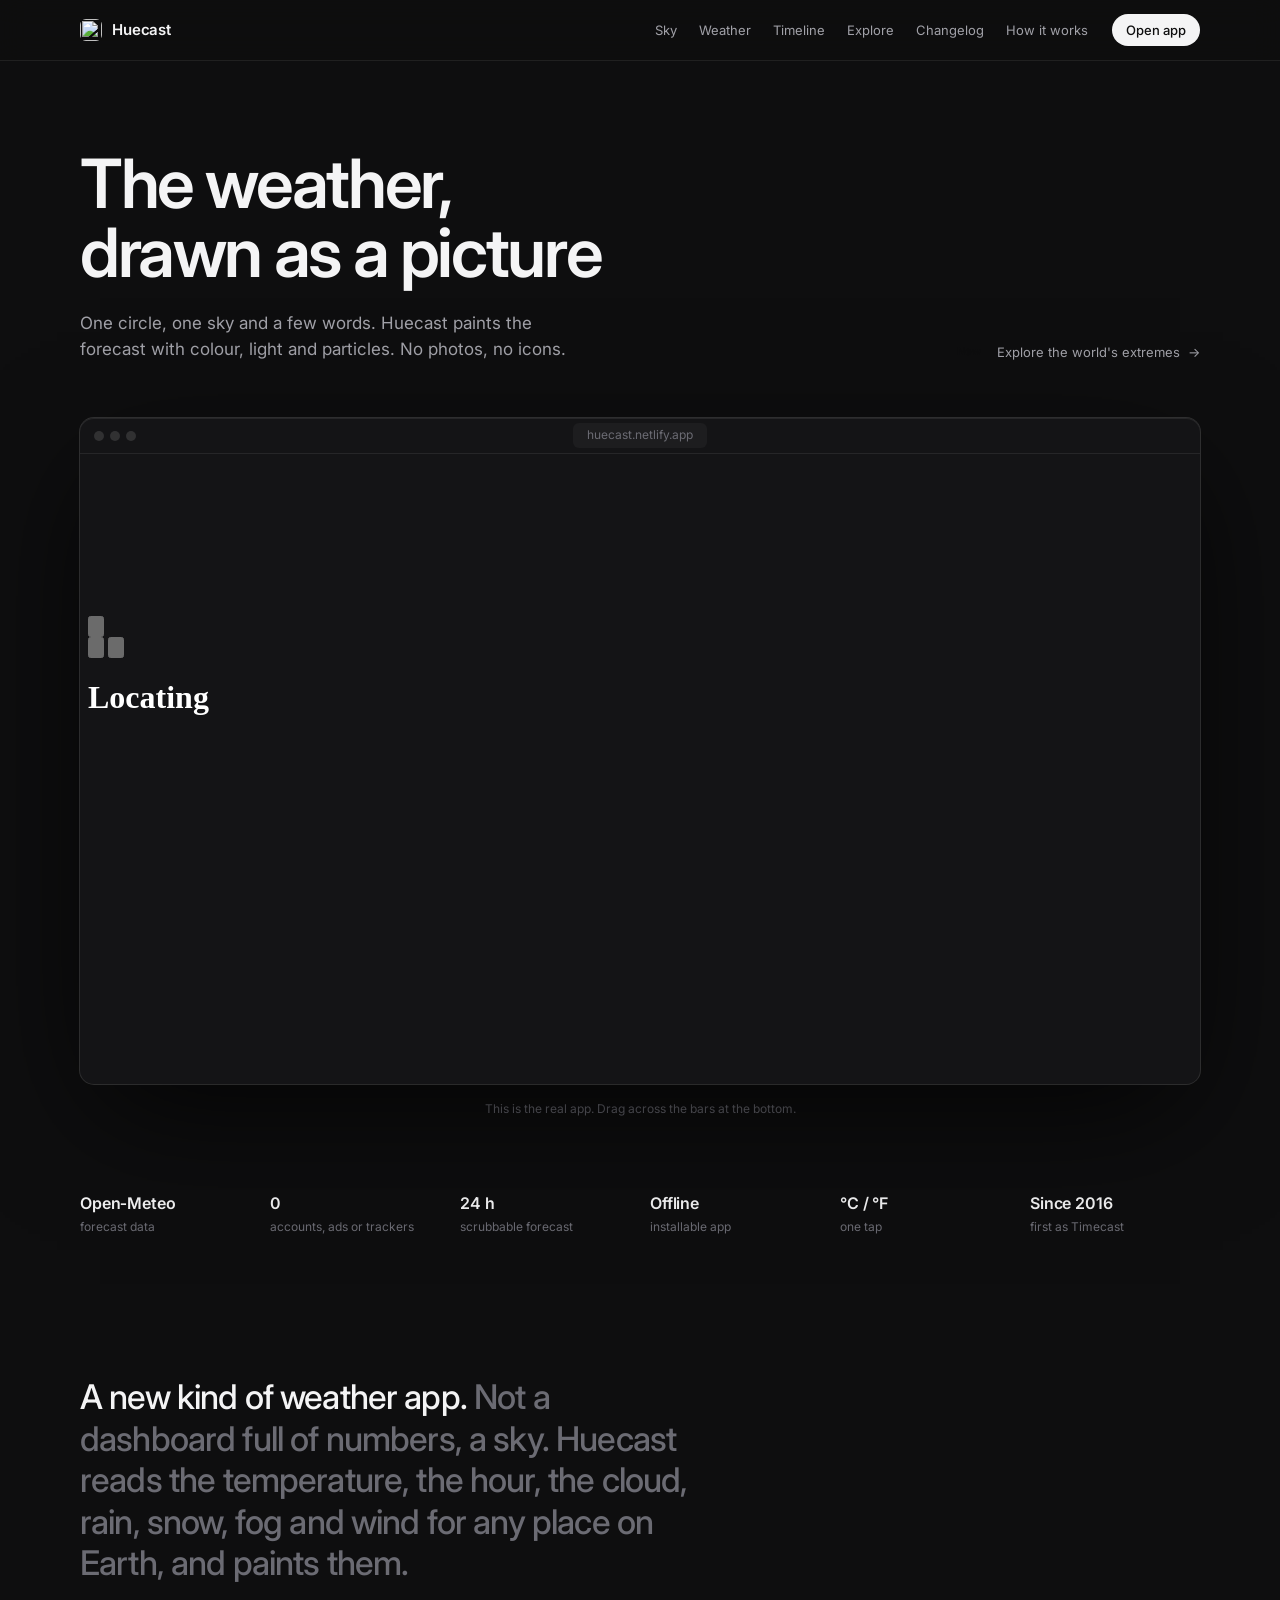
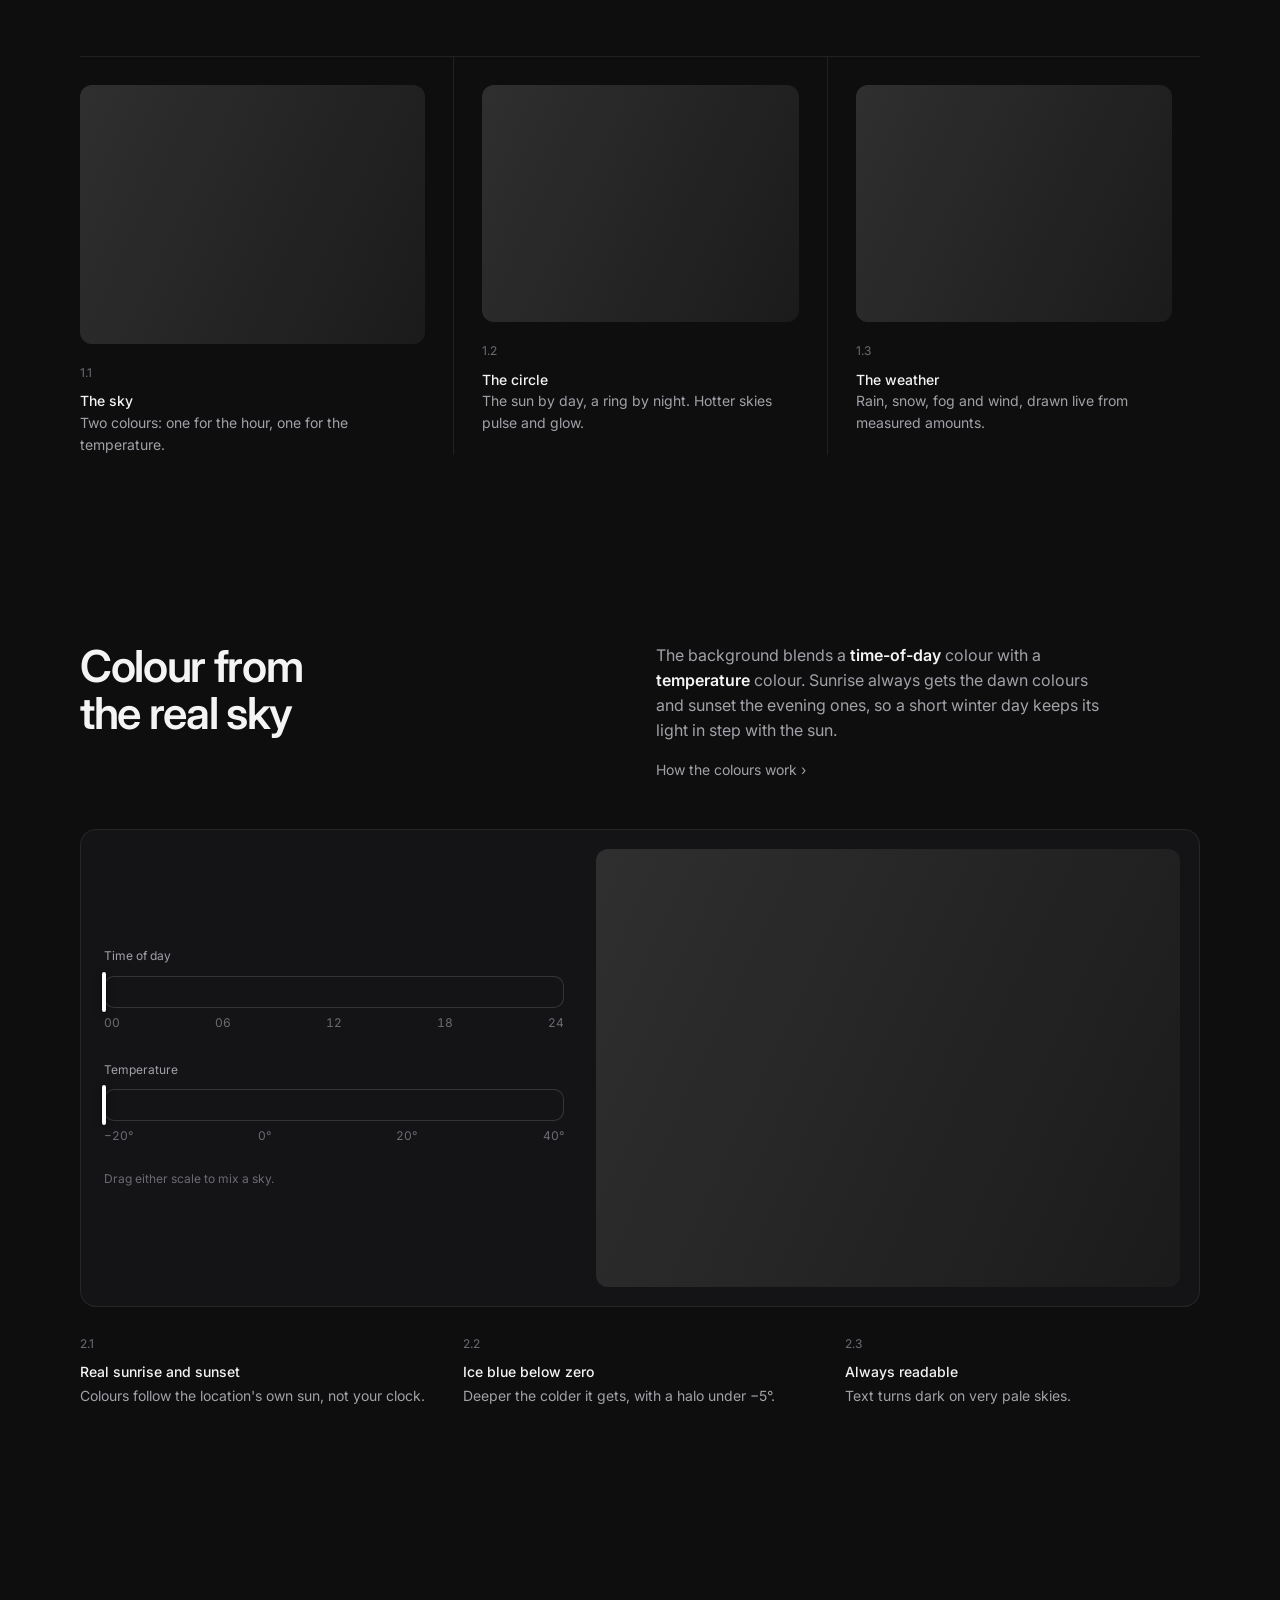
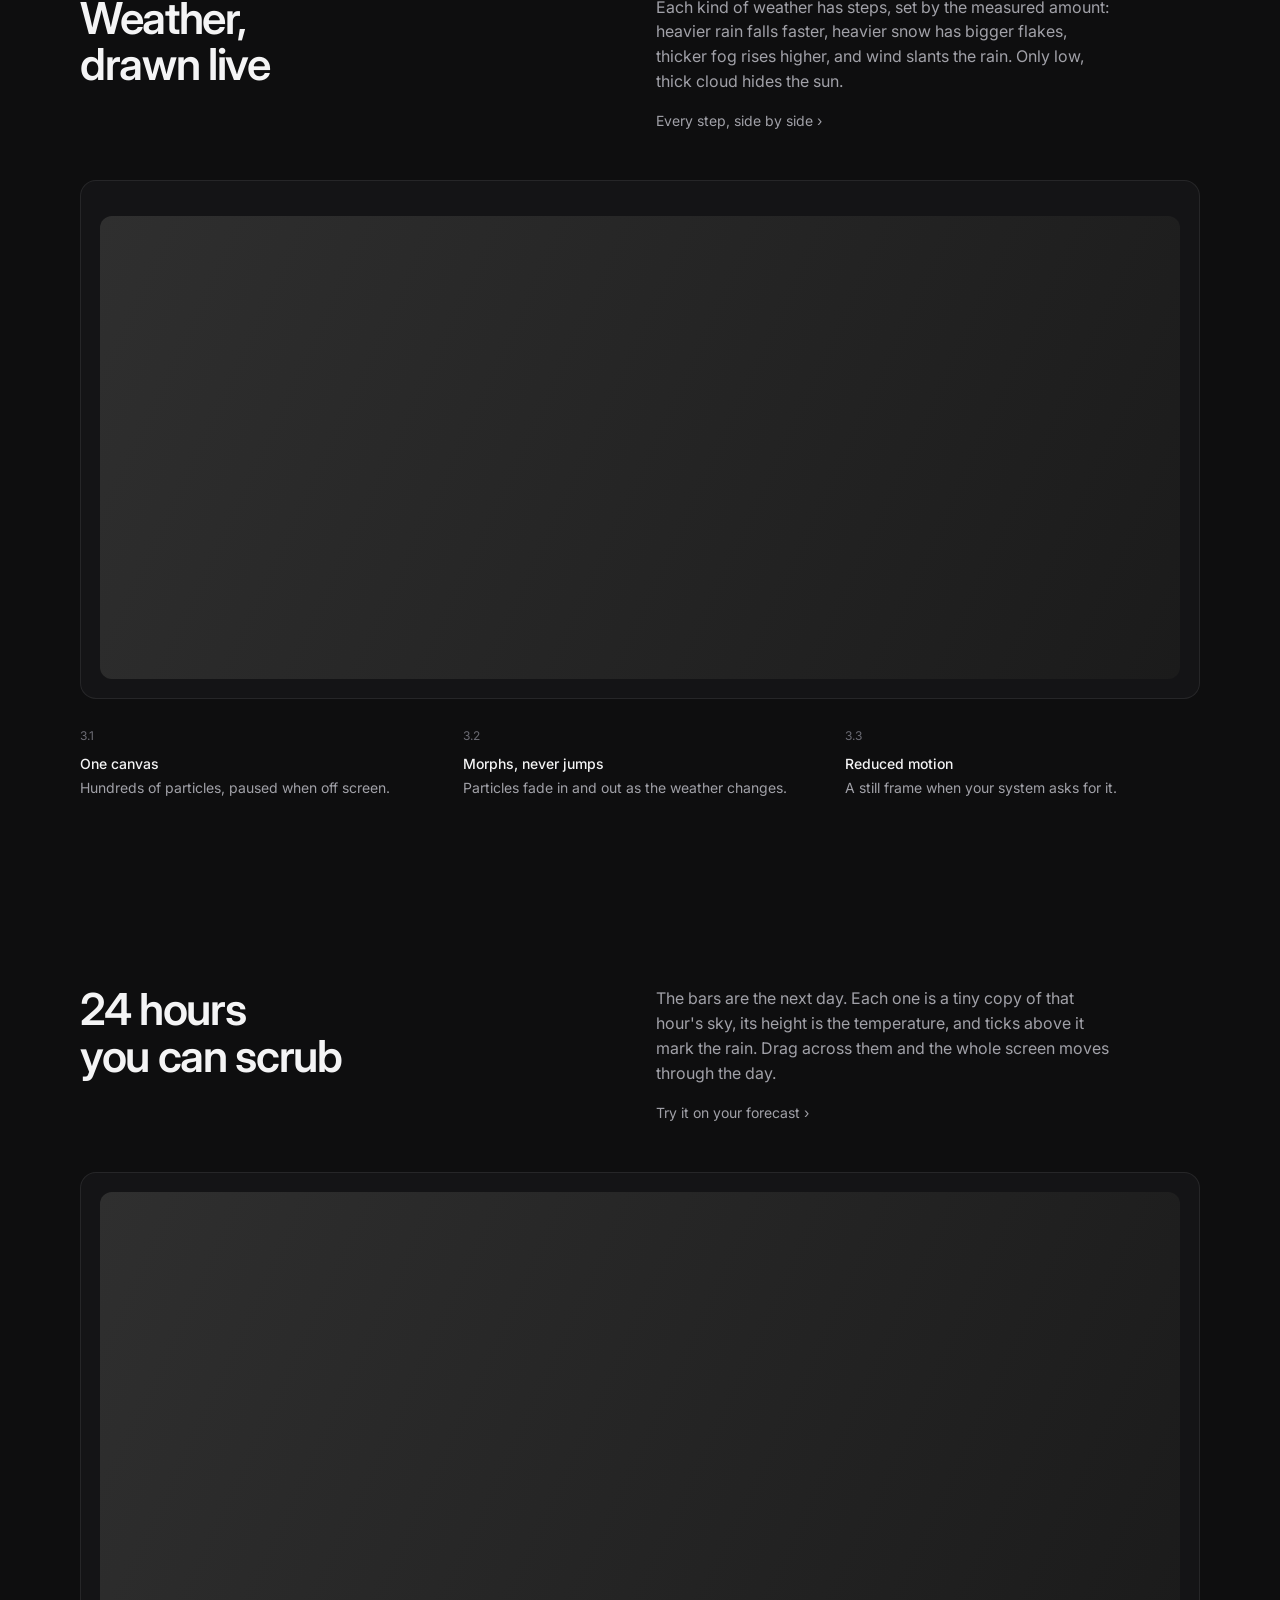
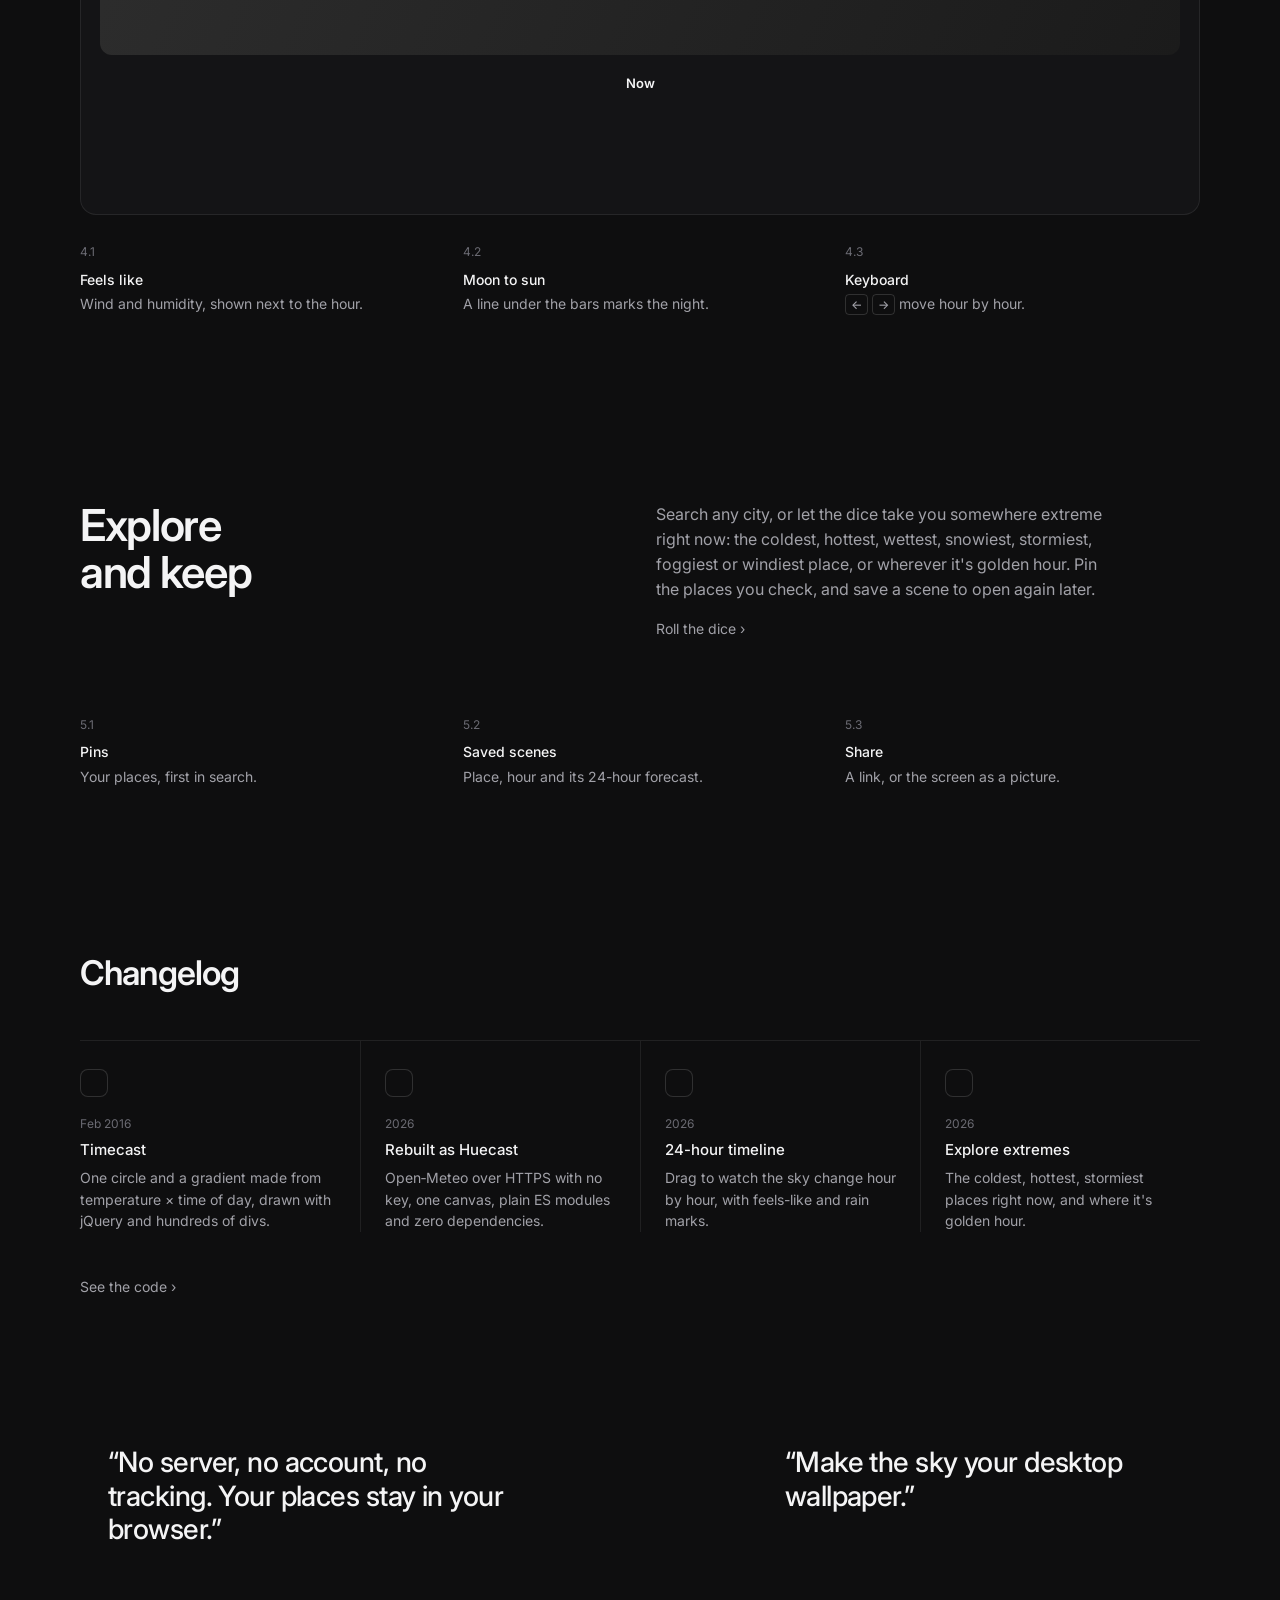
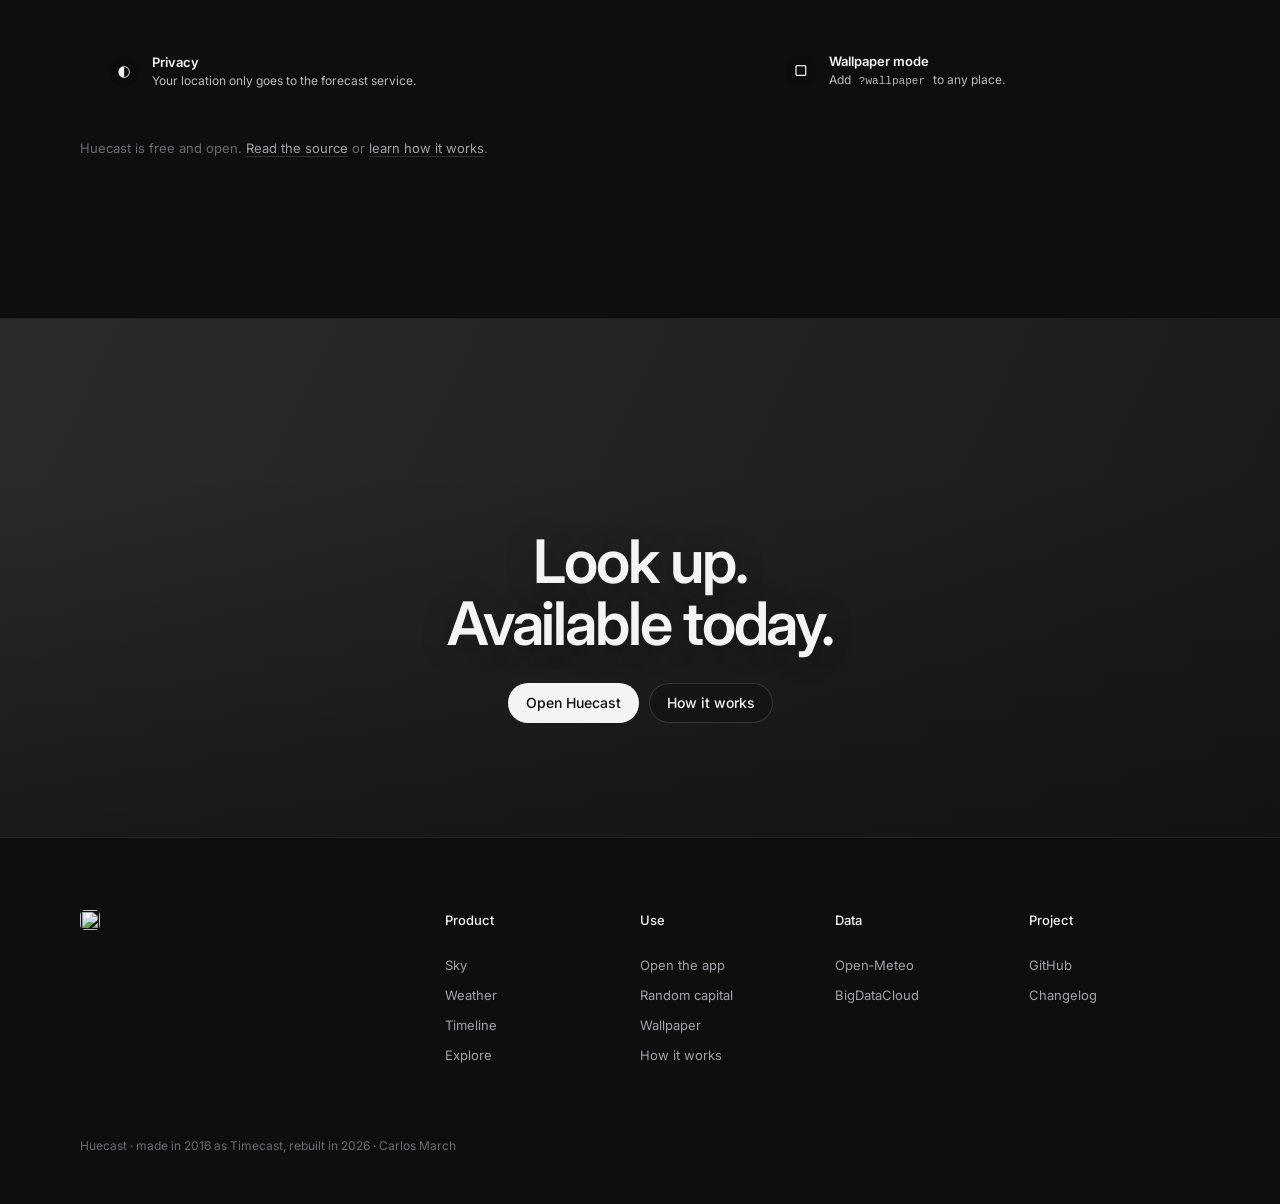
==== index.html @ 32f6c149 "Open the landing page on the first visit / sends first-time visitors to landing/. Once someone opens" ====
<!doctype html>
<html lang="en">
<head>
  <meta charset="utf-8">
  <title>HUECAST</title>
  <meta name="viewport" content="width=device-width, initial-scale=1, viewport-fit=cover">
  <meta name="description" content="Huecast, a weather app that shows the weather as a picture.">
  <meta name="theme-color" content="#1b1b1b">
  <meta name="color-scheme" content="dark">
  <meta name="apple-mobile-web-app-capable" content="yes">
  <meta name="mobile-web-app-capable" content="yes">
  <meta name="apple-mobile-web-app-status-bar-style" content="black-translucent">
  <meta name="apple-mobile-web-app-title" content="Huecast">

  <script>
    /* First visit: show the landing page. Once someone has opened the app
       (tc-seen, or pins / a last place from before), / goes straight to the
       app. Links with a query (shared places, ?wallpaper, ?demo), the
       installed app and the landing page's own preview never redirect. */
    (function () {
      try {
        if (location.search || window.top !== window) return;
        if (matchMedia('(display-mode: standalone)').matches || navigator.standalone) return;
        var ls = localStorage;
        if (ls.getItem('tc-seen') || ls.getItem('tc-place') || ls.getItem('tc-pins')) return;
        ls.setItem('tc-probe', '1'); ls.removeItem('tc-probe'); // storage works: no loop
        location.replace('landing/');
      } catch (e) {}
    })();
  </script>

  <link rel="manifest" href="manifest.webmanifest">
  <link rel="icon" href="icons/icon.svg" type="image/svg+xml">
  <link rel="apple-touch-icon" href="icons/icon-192.png">

  <link rel="preconnect" href="https://fonts.googleapis.com">
  <link rel="preconnect" href="https://fonts.gstatic.com" crossorigin>
  <link rel="stylesheet" href="https://fonts.googleapis.com/css2?family=Montserrat:wght@300;400;600;700&family=Inter:wght@400;500;600;700&display=swap">
  <link rel="preconnect" href="https://api.open-meteo.com" crossorigin>

  <link rel="stylesheet" href="css/tokens.css">
  <link rel="stylesheet" href="css/style.css">
  <script type="module" src="js/app.js"></script>
</head>
<body>
<div class="app" id="app">
  <div class="sky" aria-hidden="true">
    <div class="sky__layer"></div>
    <div class="sky__layer"></div>
    <div class="sky__darken"></div>
  </div>
  <canvas class="scene" aria-hidden="true"></canvas>

  <header class="toolbar">
    <div class="toolbar__left">
      <button class="tool" id="btn-search" type="button" aria-label="Search city" title="Search city">
        <svg viewBox="0 0 24 24" aria-hidden="true"><circle cx="11" cy="11" r="6.5"/><path d="M16 16l4.5 4.5"/></svg>
      </button>
    </div>
    <div class="toolbar__right">
      <button class="tool" id="btn-random" type="button" aria-label="Random extreme weather" title="Random extreme weather (hold to choose)">
        <svg viewBox="0 0 24 24" aria-hidden="true"><path d="M3 7h3.5c4.5 0 6.5 10 11 10H21M3 17h3.5c1.6 0 2.8-1.3 3.8-3M14 10c1-1.7 2.2-3 3.8-3H21M18.5 4.5L21 7l-2.5 2.5M18.5 14.5L21 17l-2.5 2.5"/></svg>
      </button>
      <button class="tool" id="btn-menu" type="button" aria-label="Options" title="Options" aria-haspopup="menu" aria-expanded="false" aria-controls="menu">
        <svg viewBox="0 0 24 24" aria-hidden="true"><circle cx="12" cy="12" r="3"/><path d="M19.4 15a1.65 1.65 0 0 0 .33 1.82l.06.06a2 2 0 0 1-2.83 2.83l-.06-.06a1.65 1.65 0 0 0-1.82-.33 1.65 1.65 0 0 0-1 1.51V21a2 2 0 0 1-4 0v-.09A1.65 1.65 0 0 0 9 19.4a1.65 1.65 0 0 0-1.82.33l-.06.06a2 2 0 0 1-2.83-2.83l.06-.06a1.65 1.65 0 0 0 .33-1.82 1.65 1.65 0 0 0-1.51-1H3a2 2 0 0 1 0-4h.09A1.65 1.65 0 0 0 4.6 9a1.65 1.65 0 0 0-.33-1.82l-.06-.06a2 2 0 0 1 2.83-2.83l.06.06a1.65 1.65 0 0 0 1.82.33H9a1.65 1.65 0 0 0 1-1.51V3a2 2 0 0 1 4 0v.09a1.65 1.65 0 0 0 1 1.51 1.65 1.65 0 0 0 1.82-.33l.06-.06a2 2 0 0 1 2.83 2.83l-.06.06a1.65 1.65 0 0 0-.33 1.82V9a1.65 1.65 0 0 0 1.51 1H21a2 2 0 0 1 0 4h-.09a1.65 1.65 0 0 0-1.51 1z"/></svg>
      </button>
    </div>
  </header>

  <div class="menu" id="menu" role="menu" aria-label="Options" hidden>
    <button class="menu__item" id="menu-locate" type="button" role="menuitem">
      <svg viewBox="0 0 24 24" aria-hidden="true"><circle cx="12" cy="12" r="3"/><path d="M12 2.5v3M12 18.5v3M2.5 12h3M18.5 12h3"/><circle cx="12" cy="12" r="7"/></svg>
      <span>Use my location</span>
      <kbd class="menu__key" aria-hidden="true">L</kbd>
    </button>
    <button class="menu__item" id="menu-wallpaper" type="button" role="menuitem">
      <svg viewBox="0 0 24 24" aria-hidden="true"><rect x="3" y="4.5" width="18" height="12" rx="2"/><path d="M9 20h6M12 16.5V20"/><circle cx="12" cy="10.5" r="2.5"/></svg>
      <span>Wallpaper</span>
      <kbd class="menu__key" aria-hidden="true">W</kbd>
    </button>
    <div class="menu__divider" role="separator"></div>
    <button class="menu__item" id="menu-pin" type="button" role="menuitemcheckbox" aria-checked="false">
      <svg viewBox="0 0 24 24" aria-hidden="true"><path d="M9 3.5h6l-1 6 3.5 3.5h-11L10 9.5z"/><path d="M12 13v7.5"/></svg>
      <span id="menu-pin-label">Pin this place</span>
      <kbd class="menu__key" aria-hidden="true">P</kbd>
    </button>
    <button class="menu__item" id="menu-scene" type="button" role="menuitem">
      <svg viewBox="0 0 24 24" aria-hidden="true"><rect x="5.5" y="3.5" width="13" height="17" rx="3"/><circle cx="12" cy="10.5" r="2.5"/><path d="M8.5 16.5h7"/></svg>
      <span>Save as scene</span>
      <kbd class="menu__key" aria-hidden="true">S</kbd>
    </button>
    <button class="menu__item" id="menu-save" type="button" role="menuitem">
      <svg viewBox="0 0 24 24" aria-hidden="true"><path d="M12 3.5v11"/><path d="M7.5 10 12 14.5 16.5 10"/><path d="M4.5 19.5h15"/></svg>
      <span>Save as picture</span>
      <kbd class="menu__key" aria-hidden="true">D</kbd>
    </button>
    <div class="menu__divider" role="separator"></div>
    <button class="menu__item" id="menu-share" type="button" role="menuitem">
      <svg viewBox="0 0 24 24" aria-hidden="true"><path d="M12 3.5v11"/><path d="M7.5 8 12 3.5 16.5 8"/><path d="M5.5 12v6.5a2 2 0 0 0 2 2h9a2 2 0 0 0 2-2V12"/></svg>
      <span>Share</span>
      <kbd class="menu__key" aria-hidden="true">E</kbd>
    </button>
    <a class="menu__item" id="menu-how" href="how.html" role="menuitem">
      <svg viewBox="0 0 24 24" aria-hidden="true"><circle cx="12" cy="12" r="8.5"/><path d="M12 11v5.5"/><path d="M12 7.6v.1"/></svg>
      <span>How it works</span>
      <kbd class="menu__key" aria-hidden="true">?</kbd>
    </a>
    <div class="menu__row" role="group" aria-label="Units">
      <span>Units <kbd class="menu__key" aria-hidden="true">U</kbd></span>
      <div class="seg">
        <button type="button" data-unit="C" aria-pressed="false">°C</button>
        <button type="button" data-unit="F" aria-pressed="false">°F</button>
      </div>
    </div>
  </div>

  <main class="content" aria-live="polite">
    <h1 class="text-top is-status" id="condition">Locating</h1>
    <div class="icon-container" id="icon">
      <div class="loader"><b></b><b></b><i></i></div>
    </div>
    <button class="temperature" id="temp" type="button" aria-label="Switch between Celsius and Fahrenheit" hidden></button>
    <button class="retry" id="retry" type="button" hidden>Retry</button>
    <p class="text-bottom">
      <span id="city"></span>
      <span id="date"></span>
    </p>
  </main>

  <footer class="timeline" id="timeline" hidden>
    <div class="timeline__head">
      <span class="timeline__range" id="timeline-low"></span>
      <span class="timeline__label" id="timeline-label">Now</span>
      <span class="timeline__range" id="timeline-high"></span>
    </div>
    <div class="timeline__track" id="timeline-track" role="slider" tabindex="0"
         aria-label="Forecast hour" aria-valuemin="0" aria-valuemax="24" aria-valuenow="0"></div>
    <div class="timeline__night" id="timeline-night" aria-hidden="true"></div>
  </footer>

  <div class="search" id="search" role="dialog" aria-modal="true" aria-label="Search city" hidden>
    <form class="search__form" id="search-form" autocomplete="off">
      <label class="search__field">
        <svg viewBox="0 0 24 24" aria-hidden="true"><circle cx="11" cy="11" r="6.5"/><path d="M16 16l4.5 4.5"/></svg>
        <input class="search__input" id="search-input" type="search" placeholder="Search city" aria-label="City name"
               enterkeyhint="search" spellcheck="false" autocapitalize="words">
      </label>
      <button class="tool search__close" id="search-close" type="button" aria-label="Close search">
        <svg viewBox="0 0 24 24" aria-hidden="true"><path d="M6 6l12 12M18 6L6 18"/></svg>
      </button>
    </form>
    <ul class="search__results" id="search-results"></ul>
  </div>

  <div class="sheet" id="sheet" hidden>
    <div class="sheet__backdrop" id="sheet-backdrop"></div>
    <div class="sheet__panel" role="dialog" aria-modal="true" aria-labelledby="sheet-title">
      <div class="sheet__grip" aria-hidden="true"></div>
      <h2 class="sheet__title" id="sheet-title">Random extreme</h2>
      <div class="sheet__options" id="sheet-options"></div>
    </div>
  </div>

  <div class="toast" id="toast" role="status" hidden></div>
  <div class="domlog" id="domlog" hidden></div>
</div>
</body>
</html>
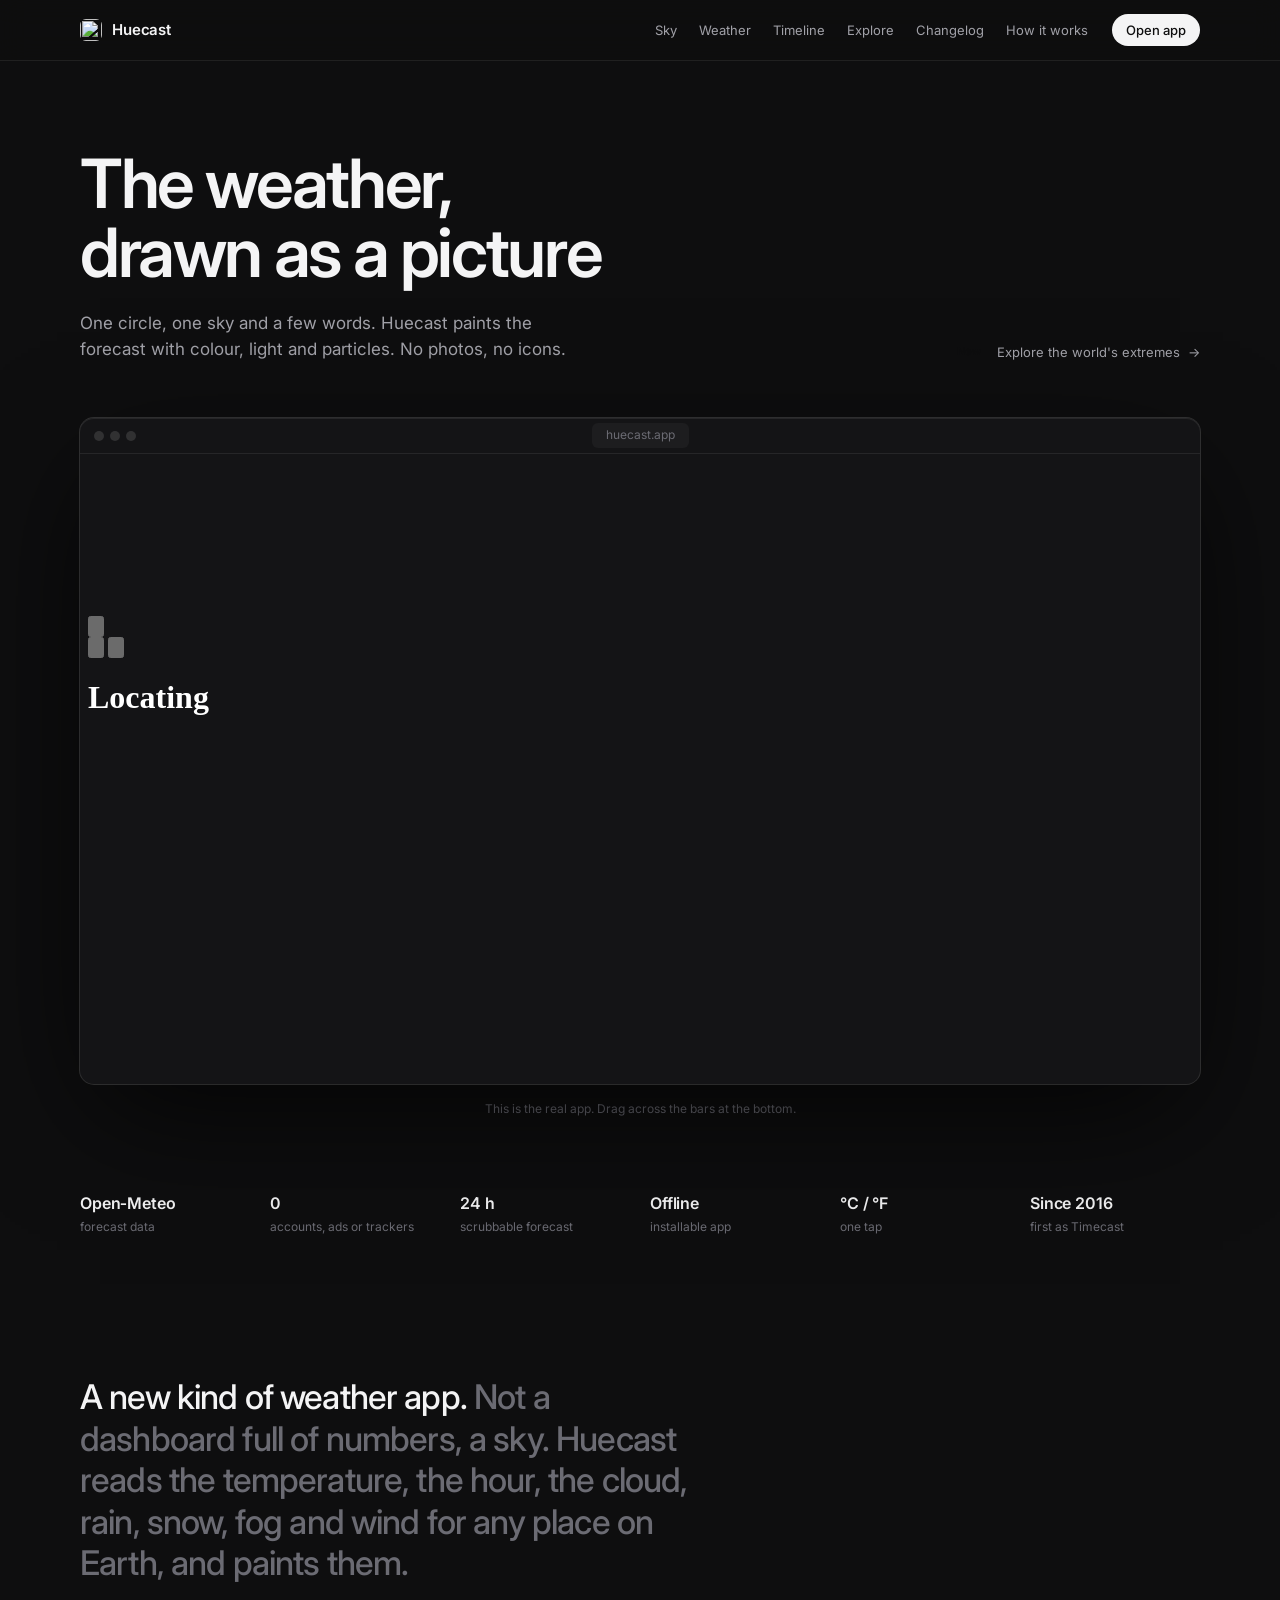
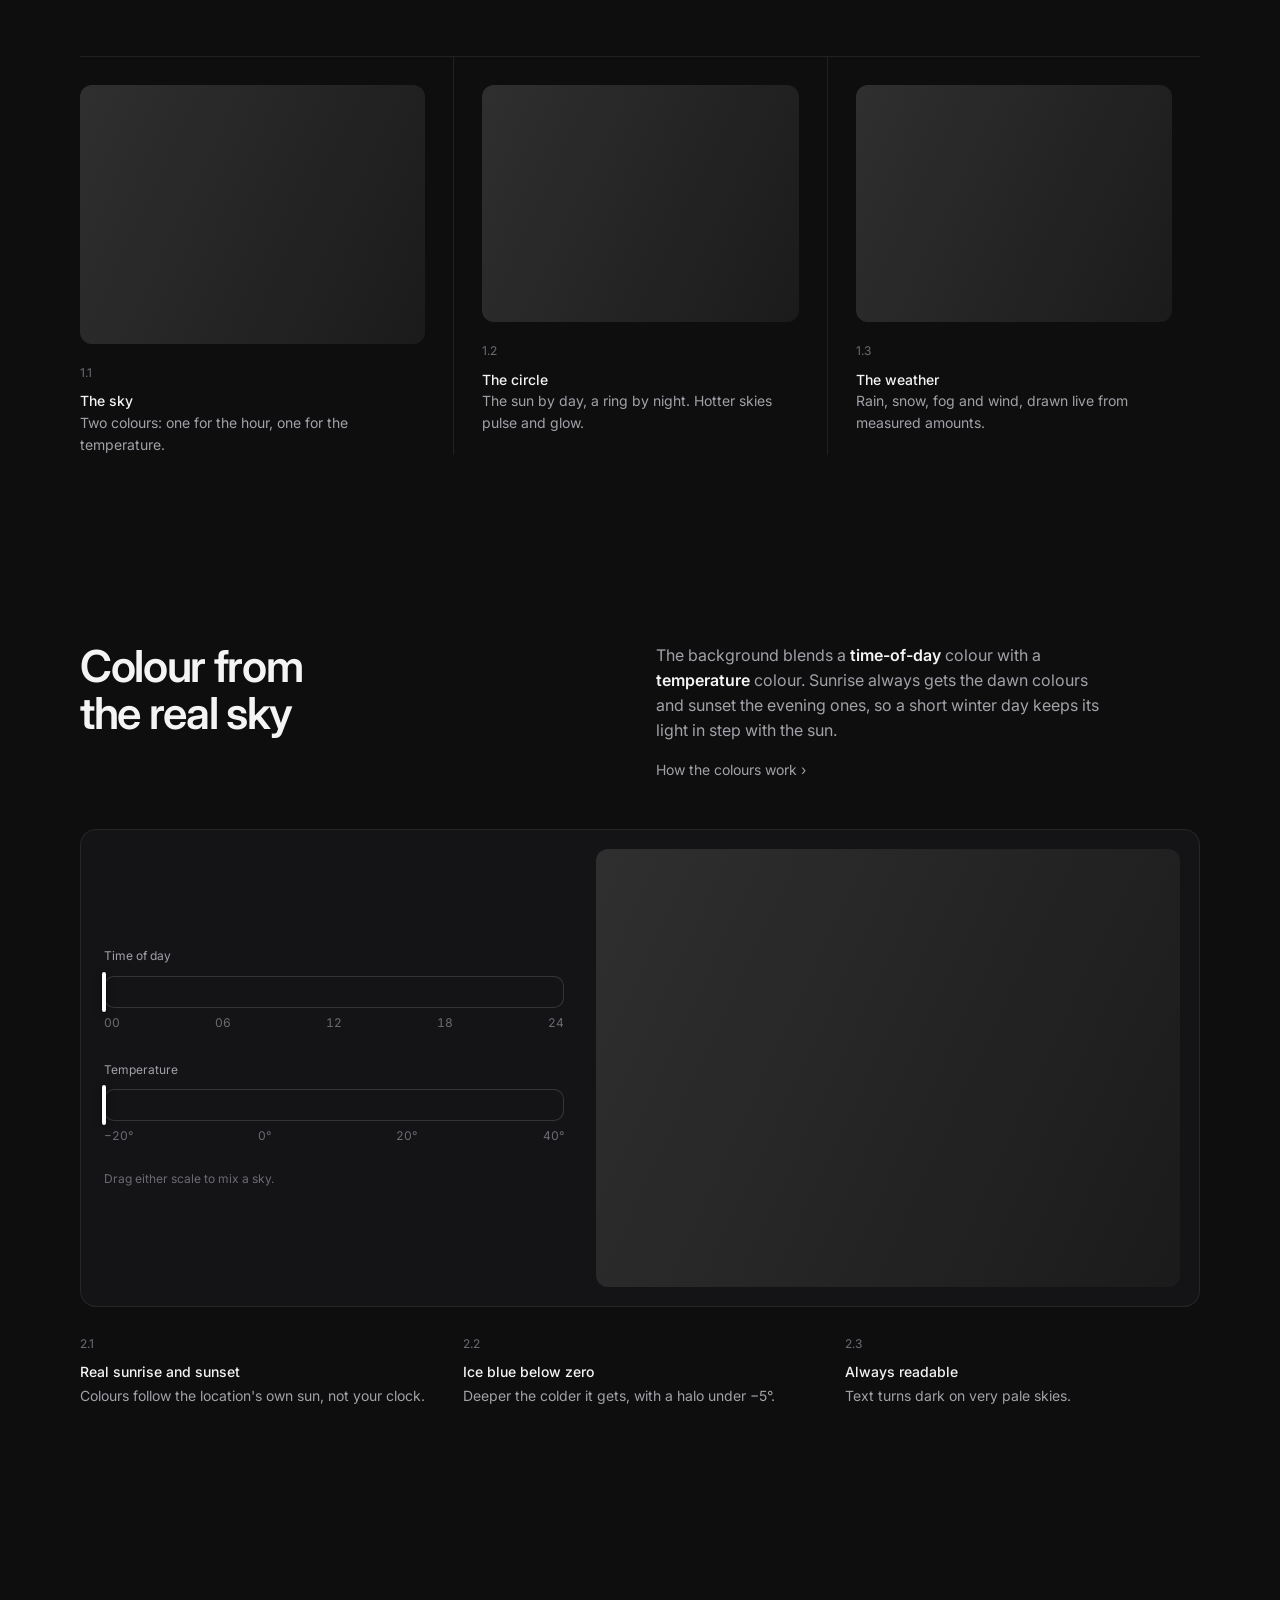
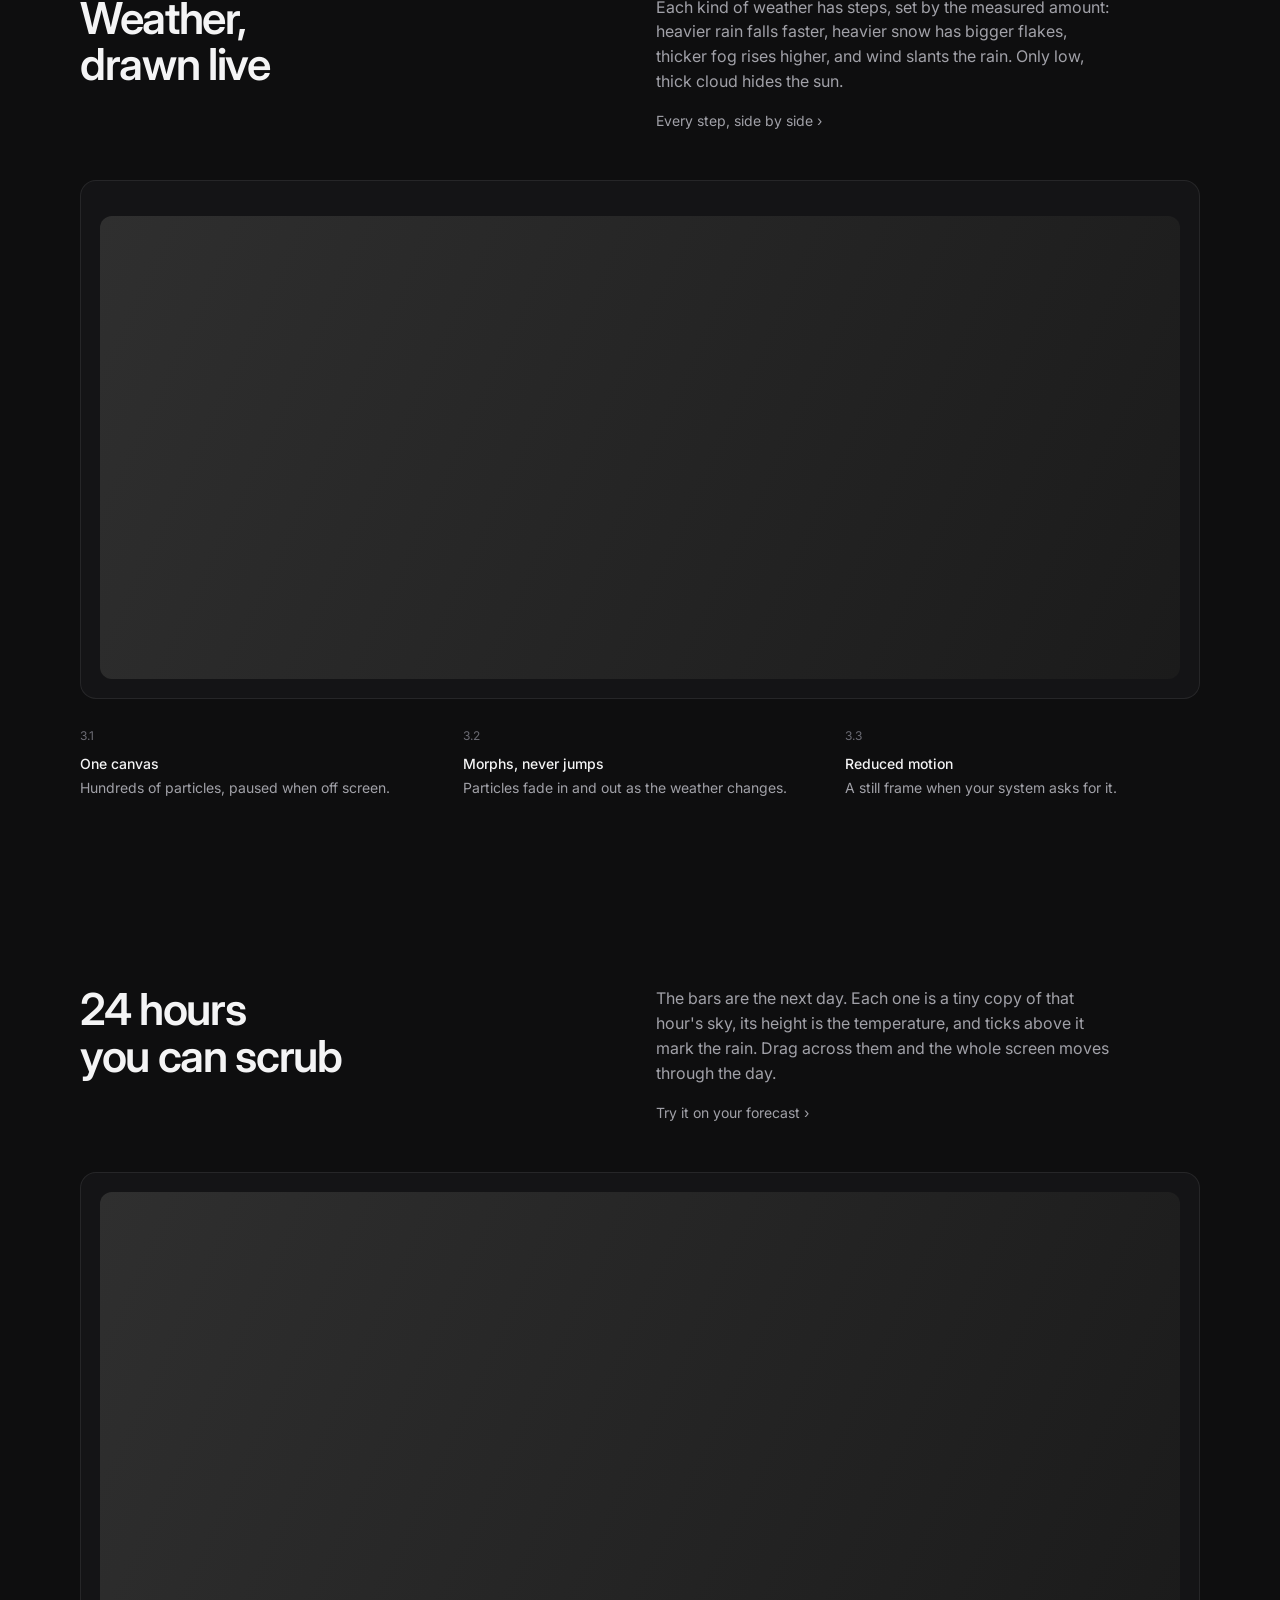
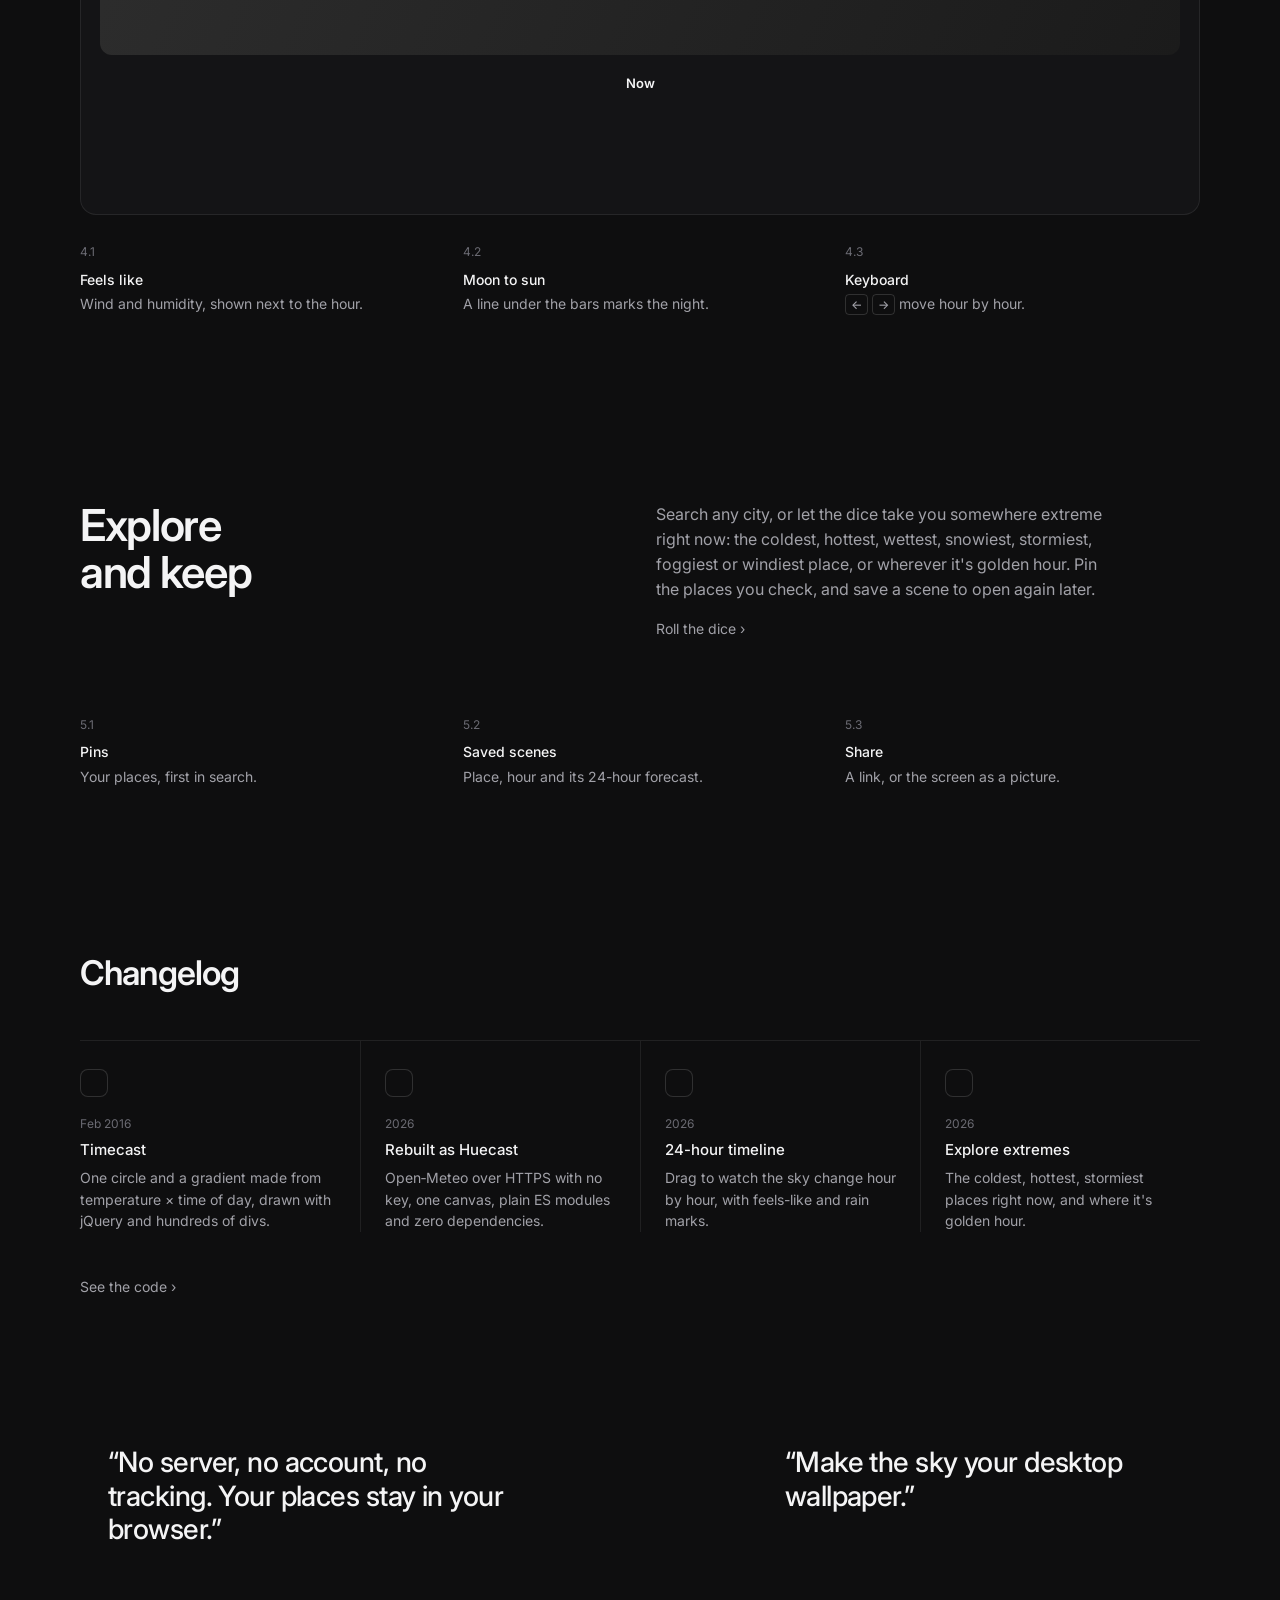
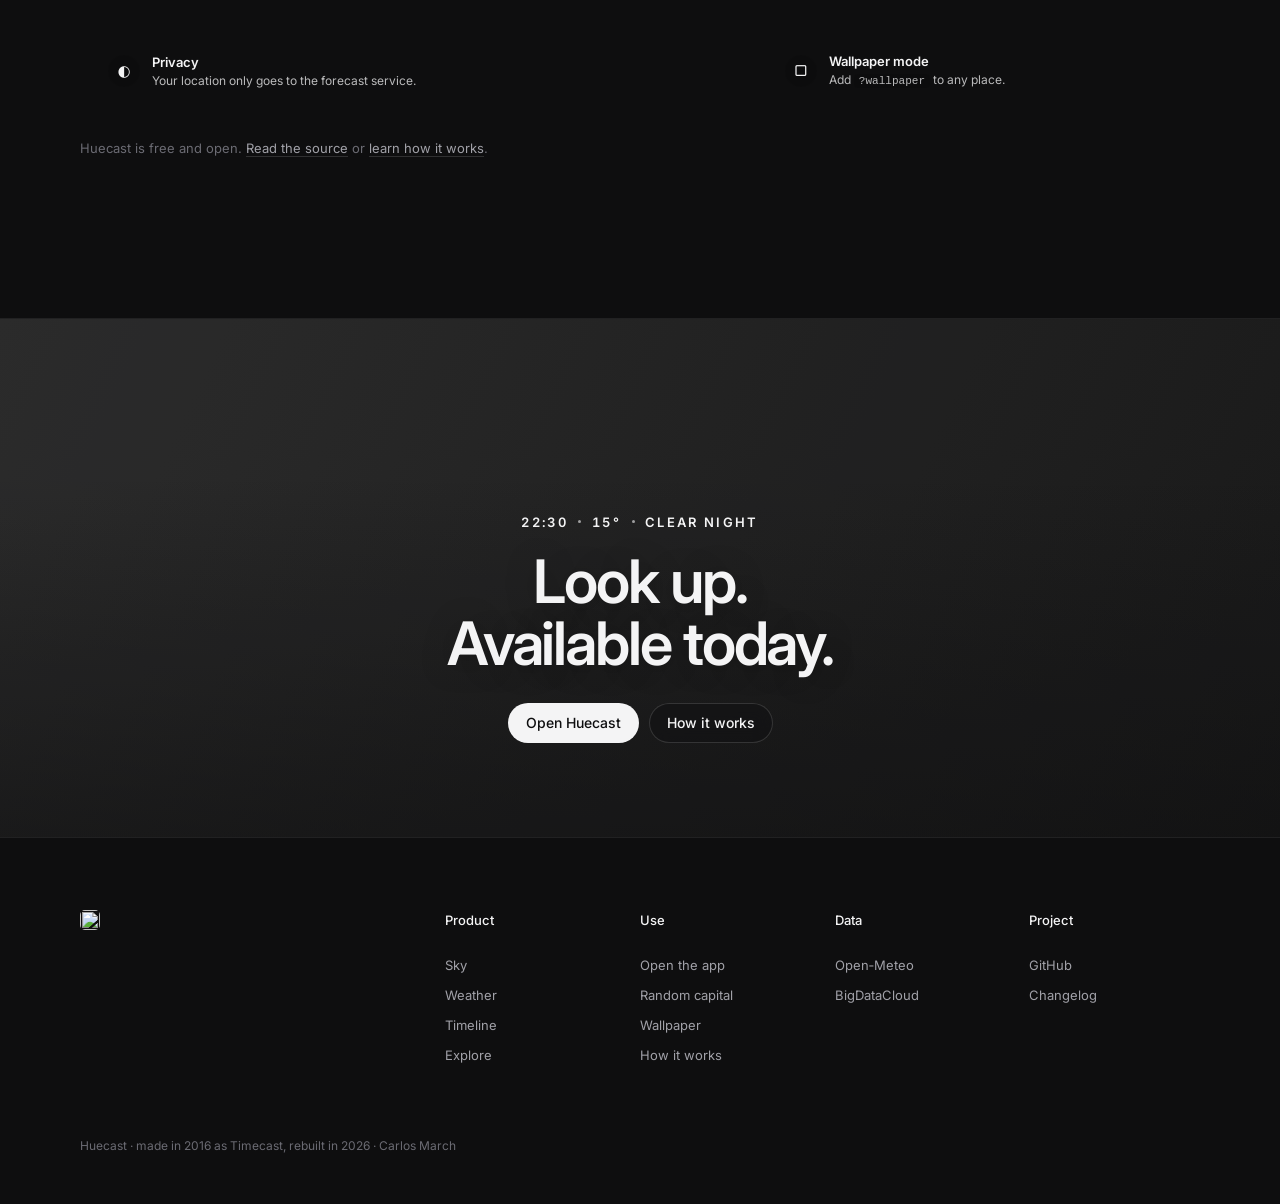
==== commit 92baa560: "Move to huecast.app: canonical URLs, og:url, README and landing mock Co-Authored-By: Claude Opus 5.5" ====
--- a/index.html
+++ b/index.html
@@ -5,6 +5,7 @@
   <title>HUECAST</title>
   <meta name="viewport" content="width=device-width, initial-scale=1, viewport-fit=cover">
   <meta name="description" content="Huecast, a weather app that shows the weather as a picture.">
+  <link rel="canonical" href="https://huecast.app/">
   <meta name="theme-color" content="#1b1b1b">
   <meta name="color-scheme" content="dark">
   <meta name="apple-mobile-web-app-capable" content="yes">
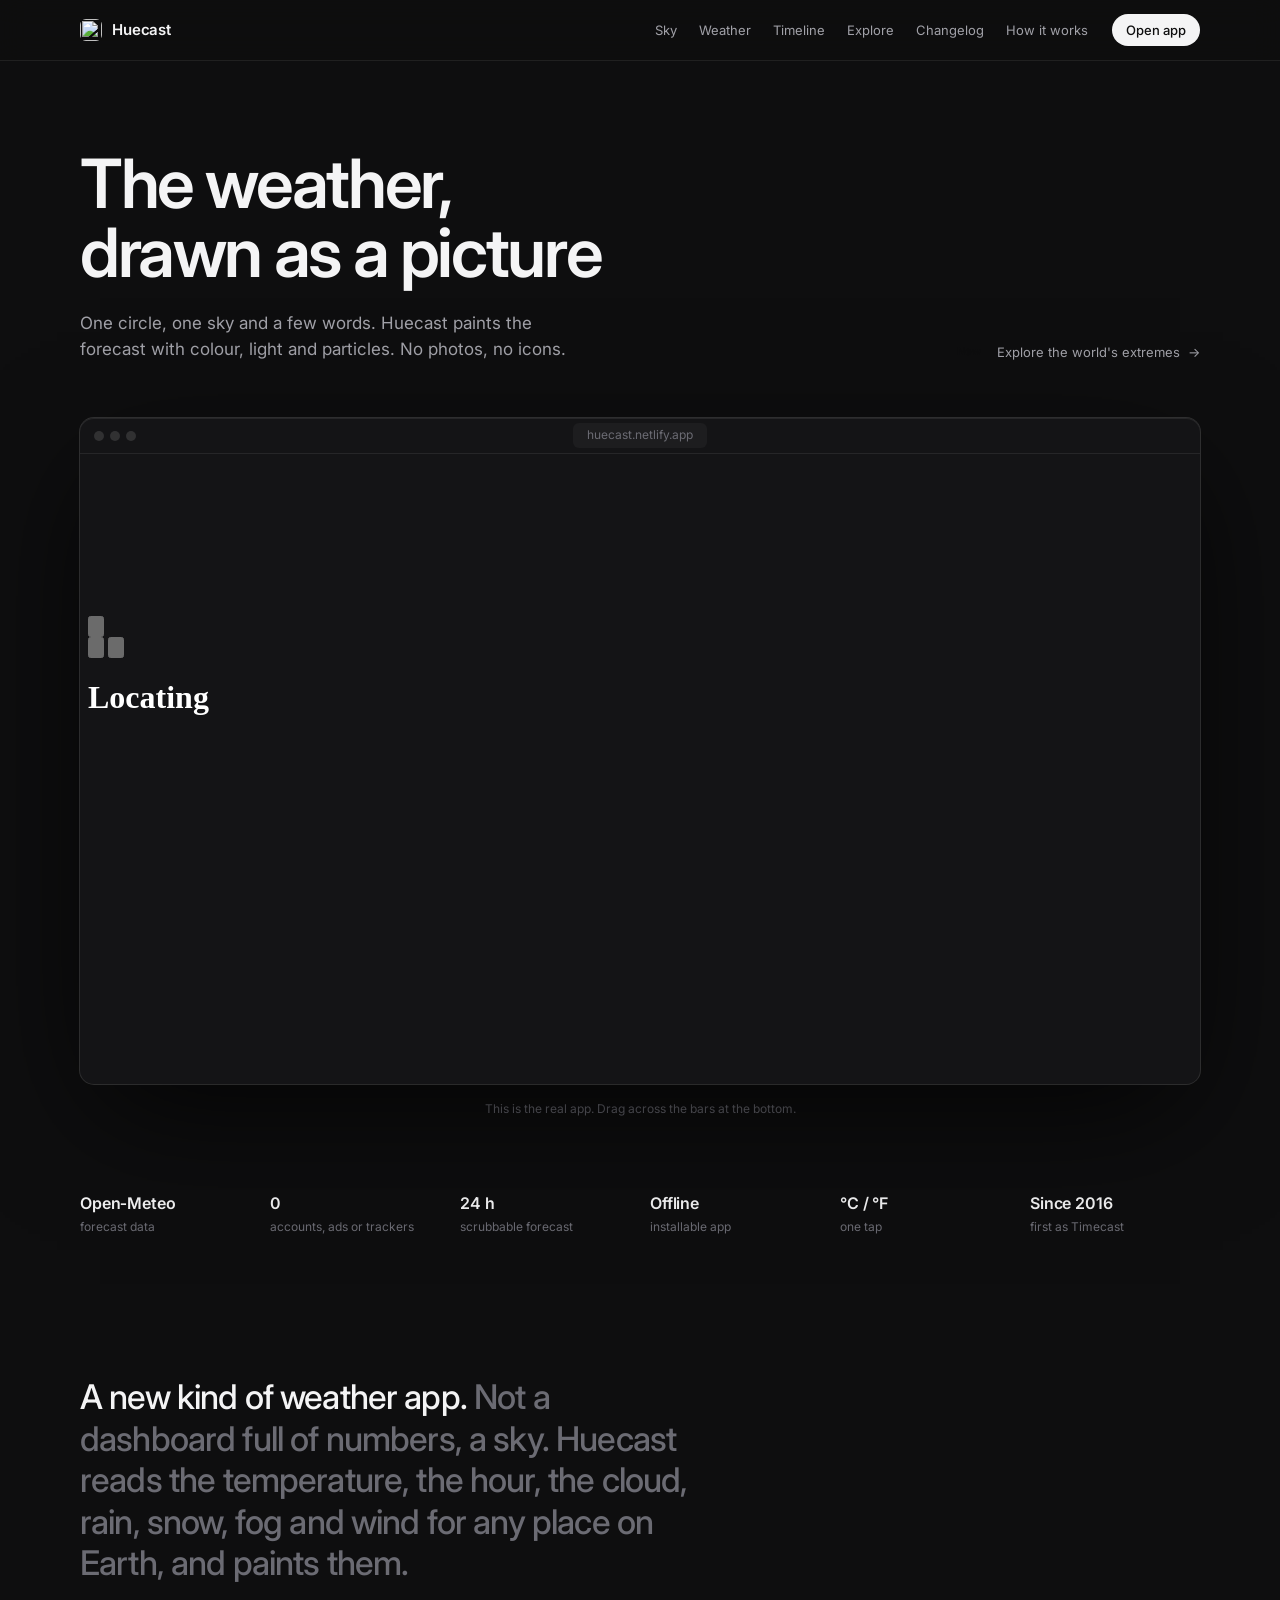
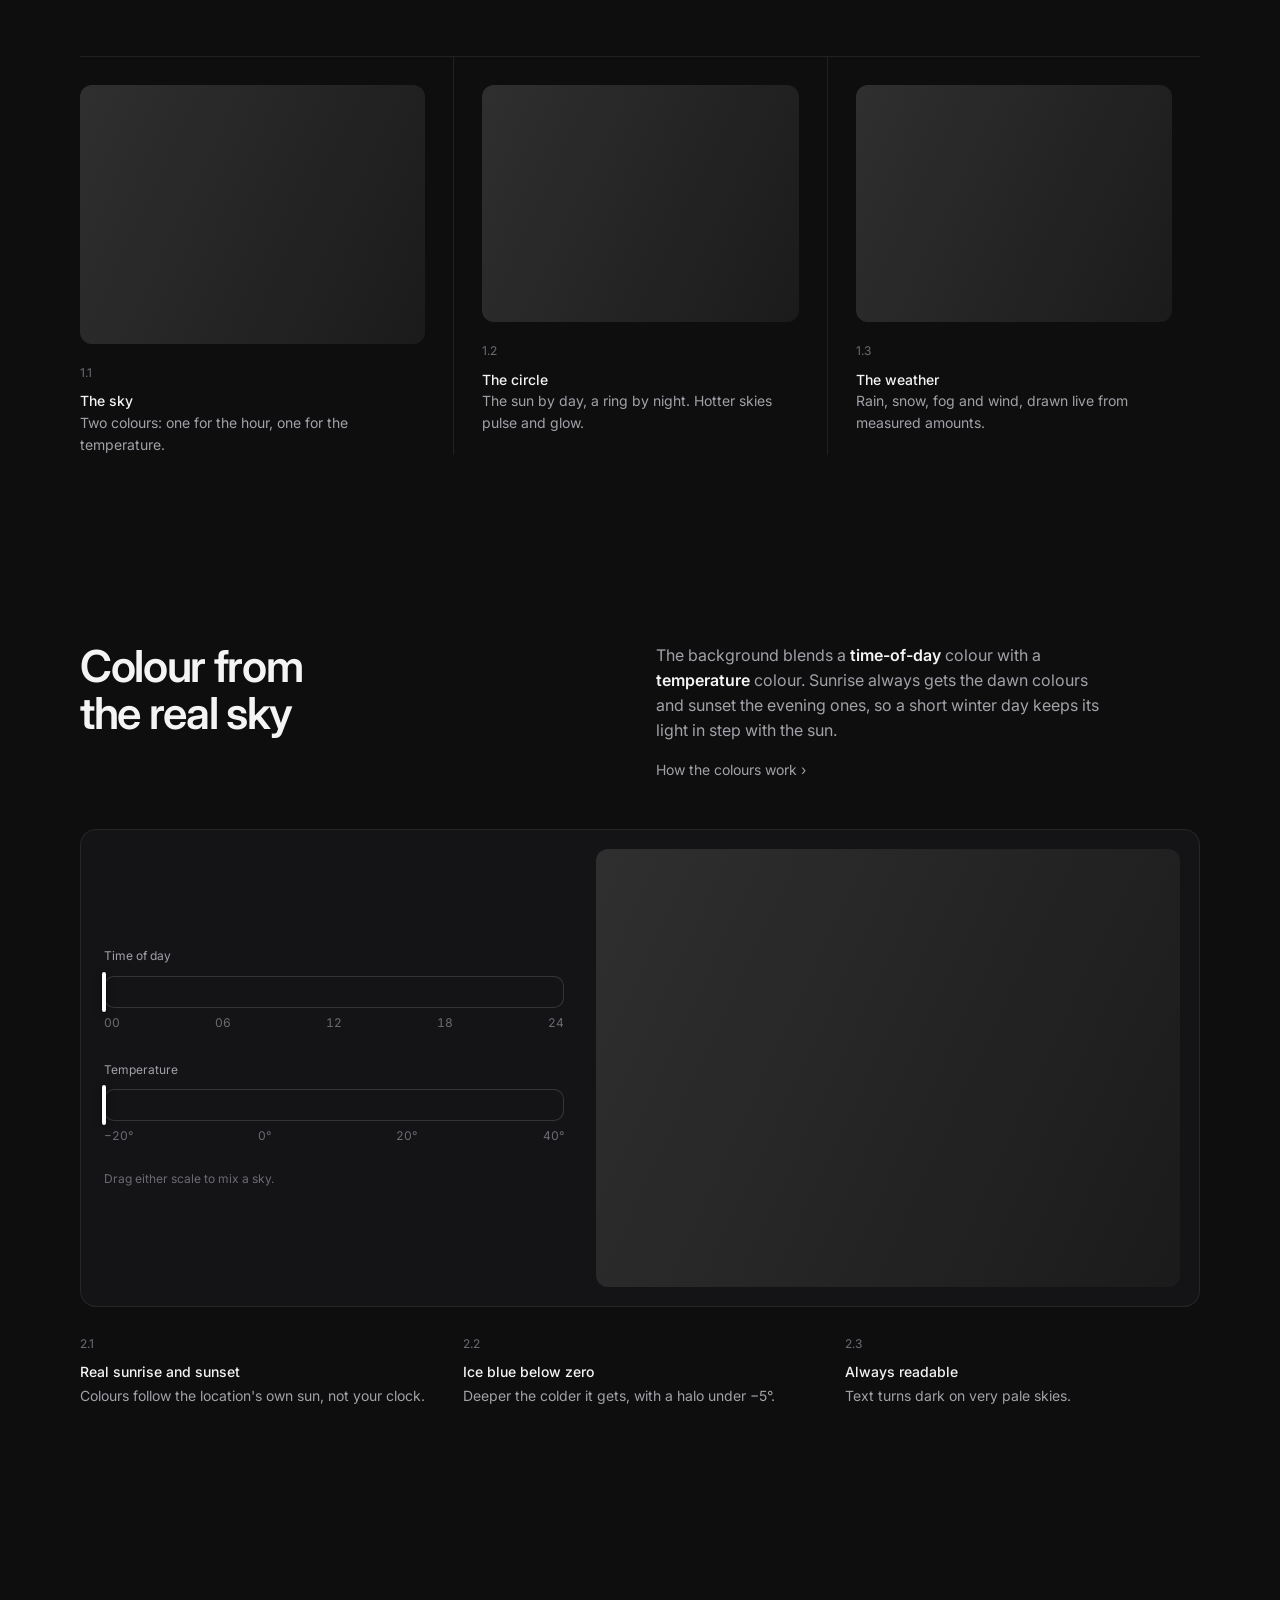
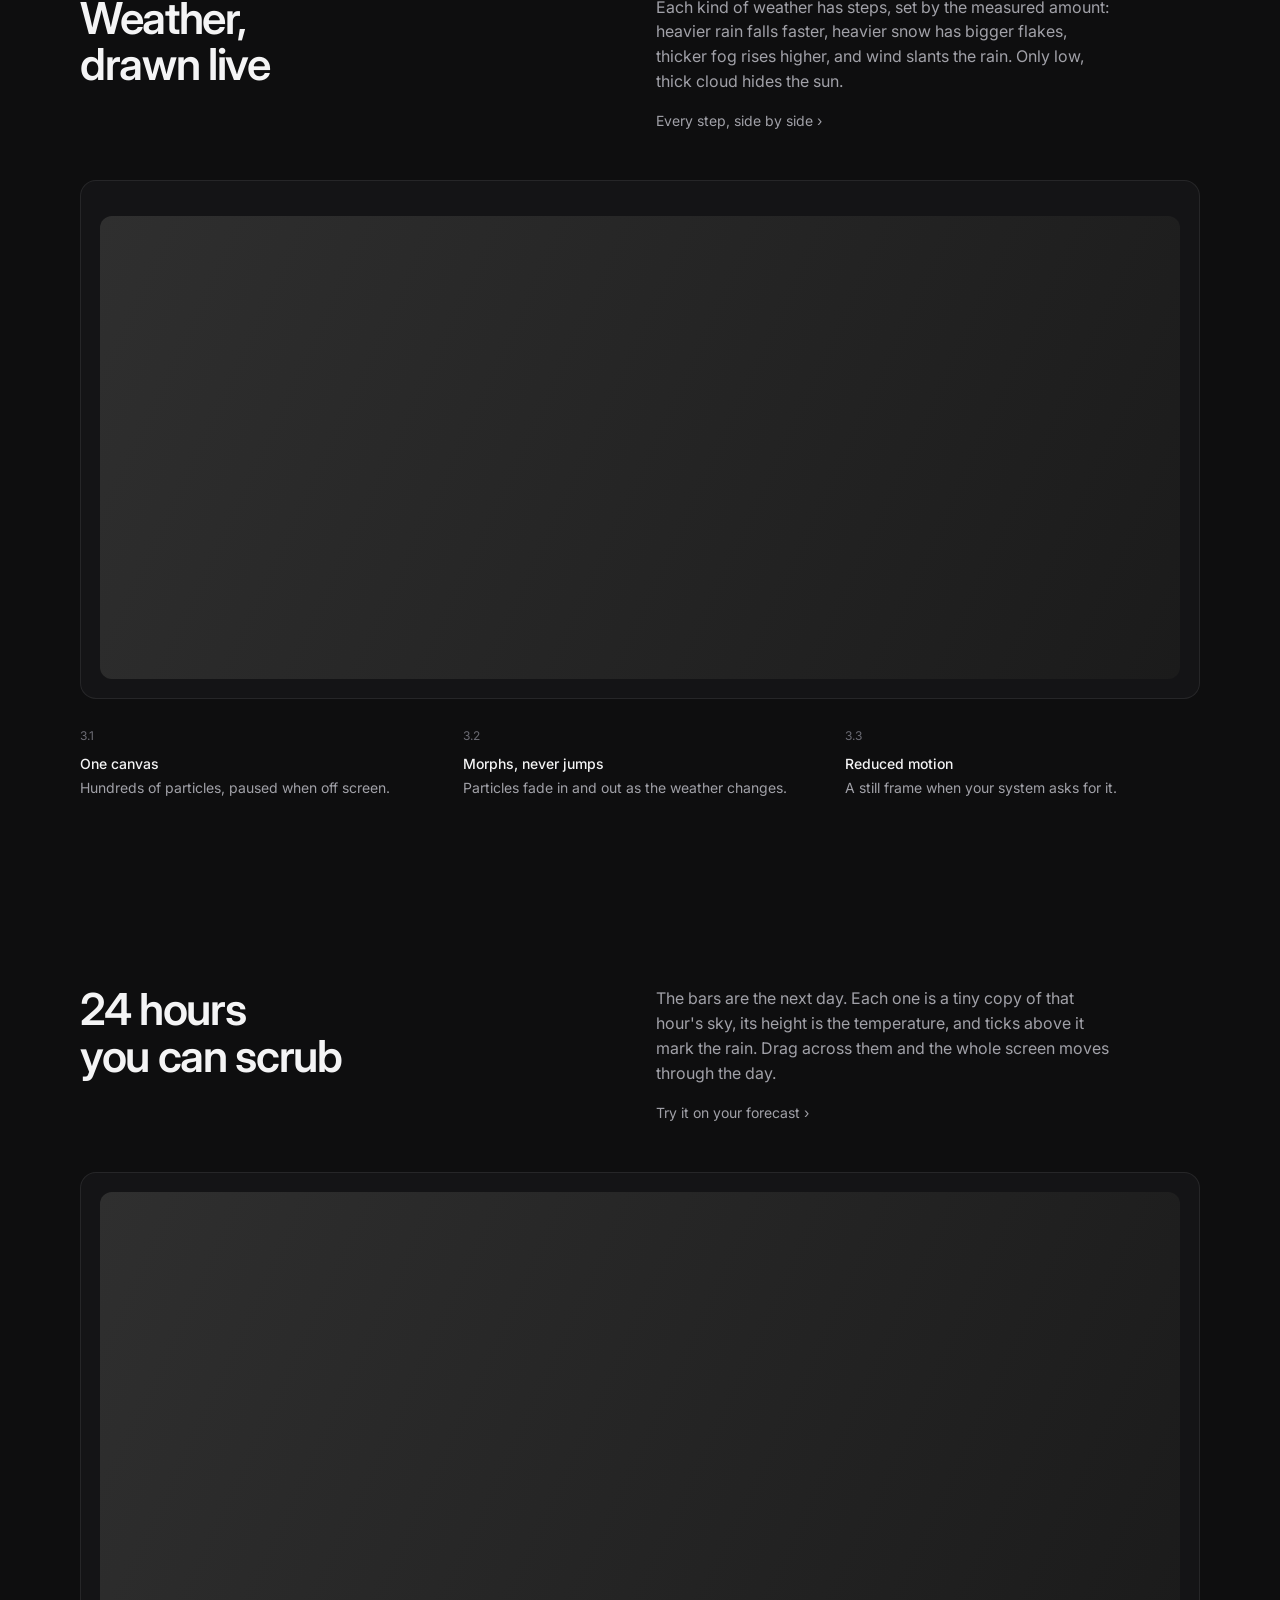
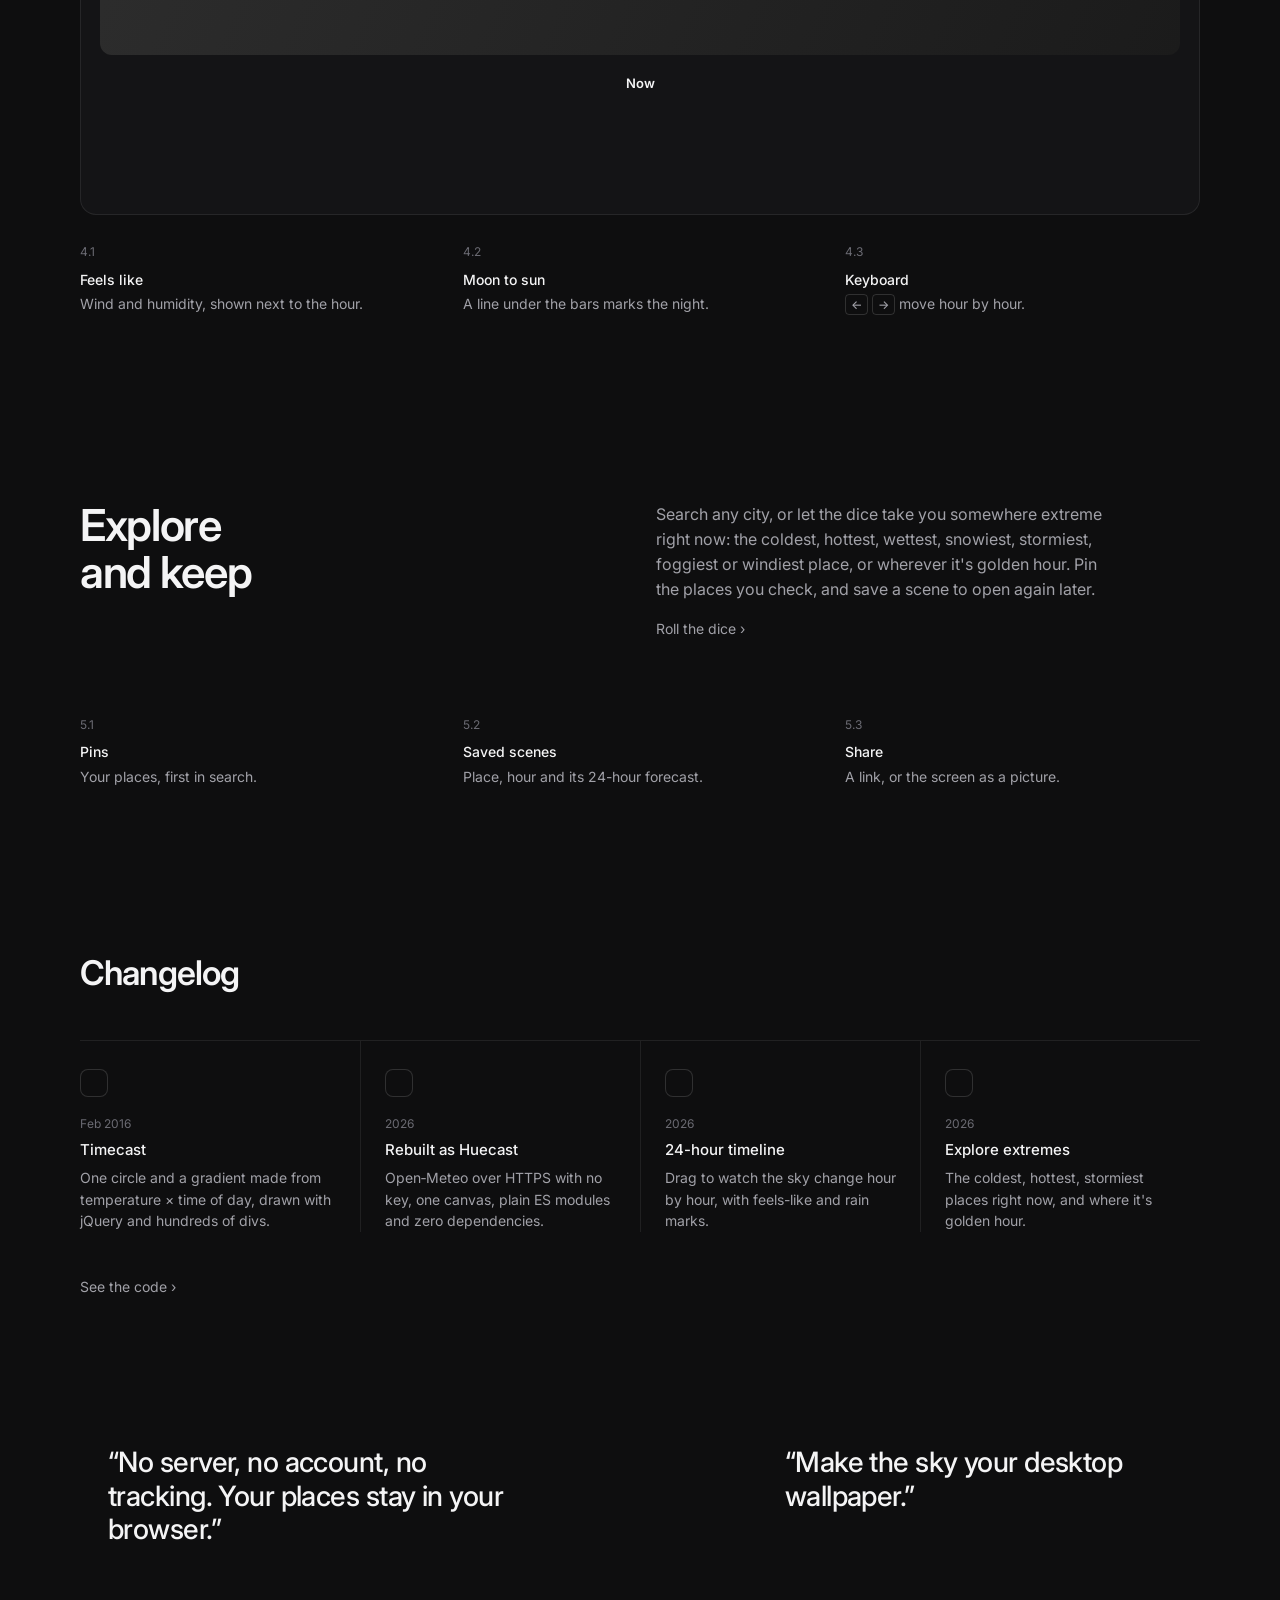
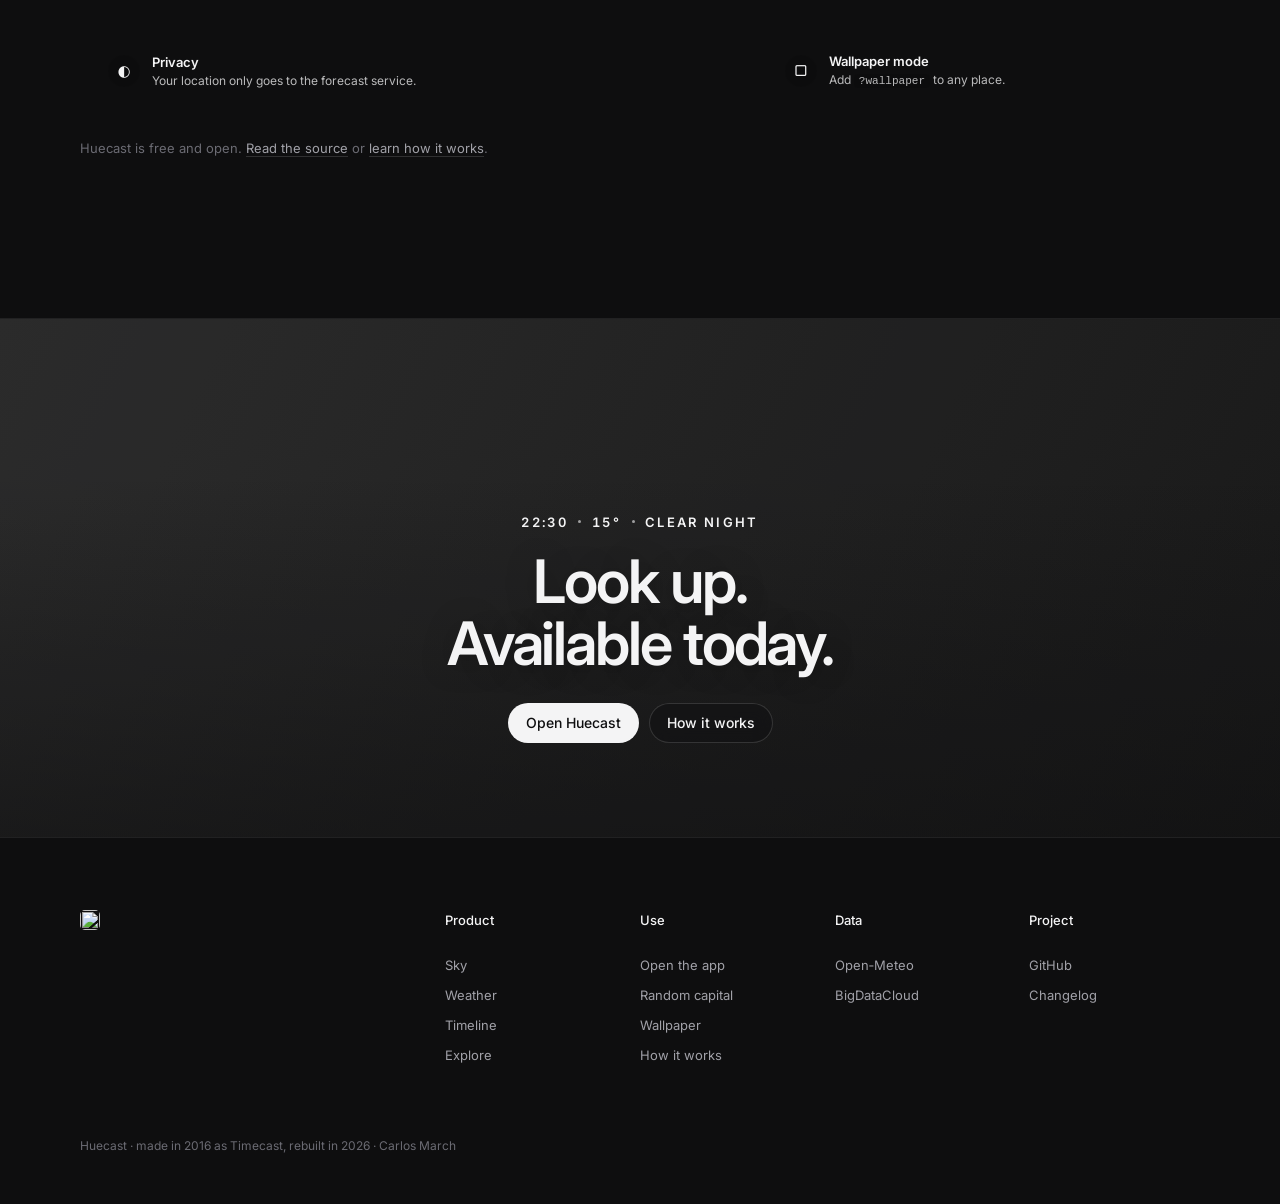
==== commit 33420925: "Add huecast.app link to the floating menu Co-Authored-By: Claude Opus 5.5 <noreply@anthropic.com> Cl" ====
--- a/index.html
+++ b/index.html
@@ -5,7 +5,6 @@
   <title>HUECAST</title>
   <meta name="viewport" content="width=device-width, initial-scale=1, viewport-fit=cover">
   <meta name="description" content="Huecast, a weather app that shows the weather as a picture.">
-  <link rel="canonical" href="https://huecast.app/">
   <meta name="theme-color" content="#1b1b1b">
   <meta name="color-scheme" content="dark">
   <meta name="apple-mobile-web-app-capable" content="yes">
@@ -106,6 +105,10 @@
       <span>How it works</span>
       <kbd class="menu__key" aria-hidden="true">?</kbd>
     </a>
+    <a class="menu__item" id="menu-site" href="https://huecast.app" target="_blank" rel="noopener" role="menuitem">
+      <svg viewBox="0 0 24 24" aria-hidden="true"><circle cx="12" cy="12" r="8.5"/><path d="M3.5 12h17"/><path d="M12 3.5c2.4 2.4 3.5 5.2 3.5 8.5s-1.1 6.1-3.5 8.5c-2.4-2.4-3.5-5.2-3.5-8.5s1.1-6.1 3.5-8.5Z"/></svg>
+      <span>huecast.app</span>
+    </a>
     <div class="menu__row" role="group" aria-label="Units">
       <span>Units <kbd class="menu__key" aria-hidden="true">U</kbd></span>
       <div class="seg">
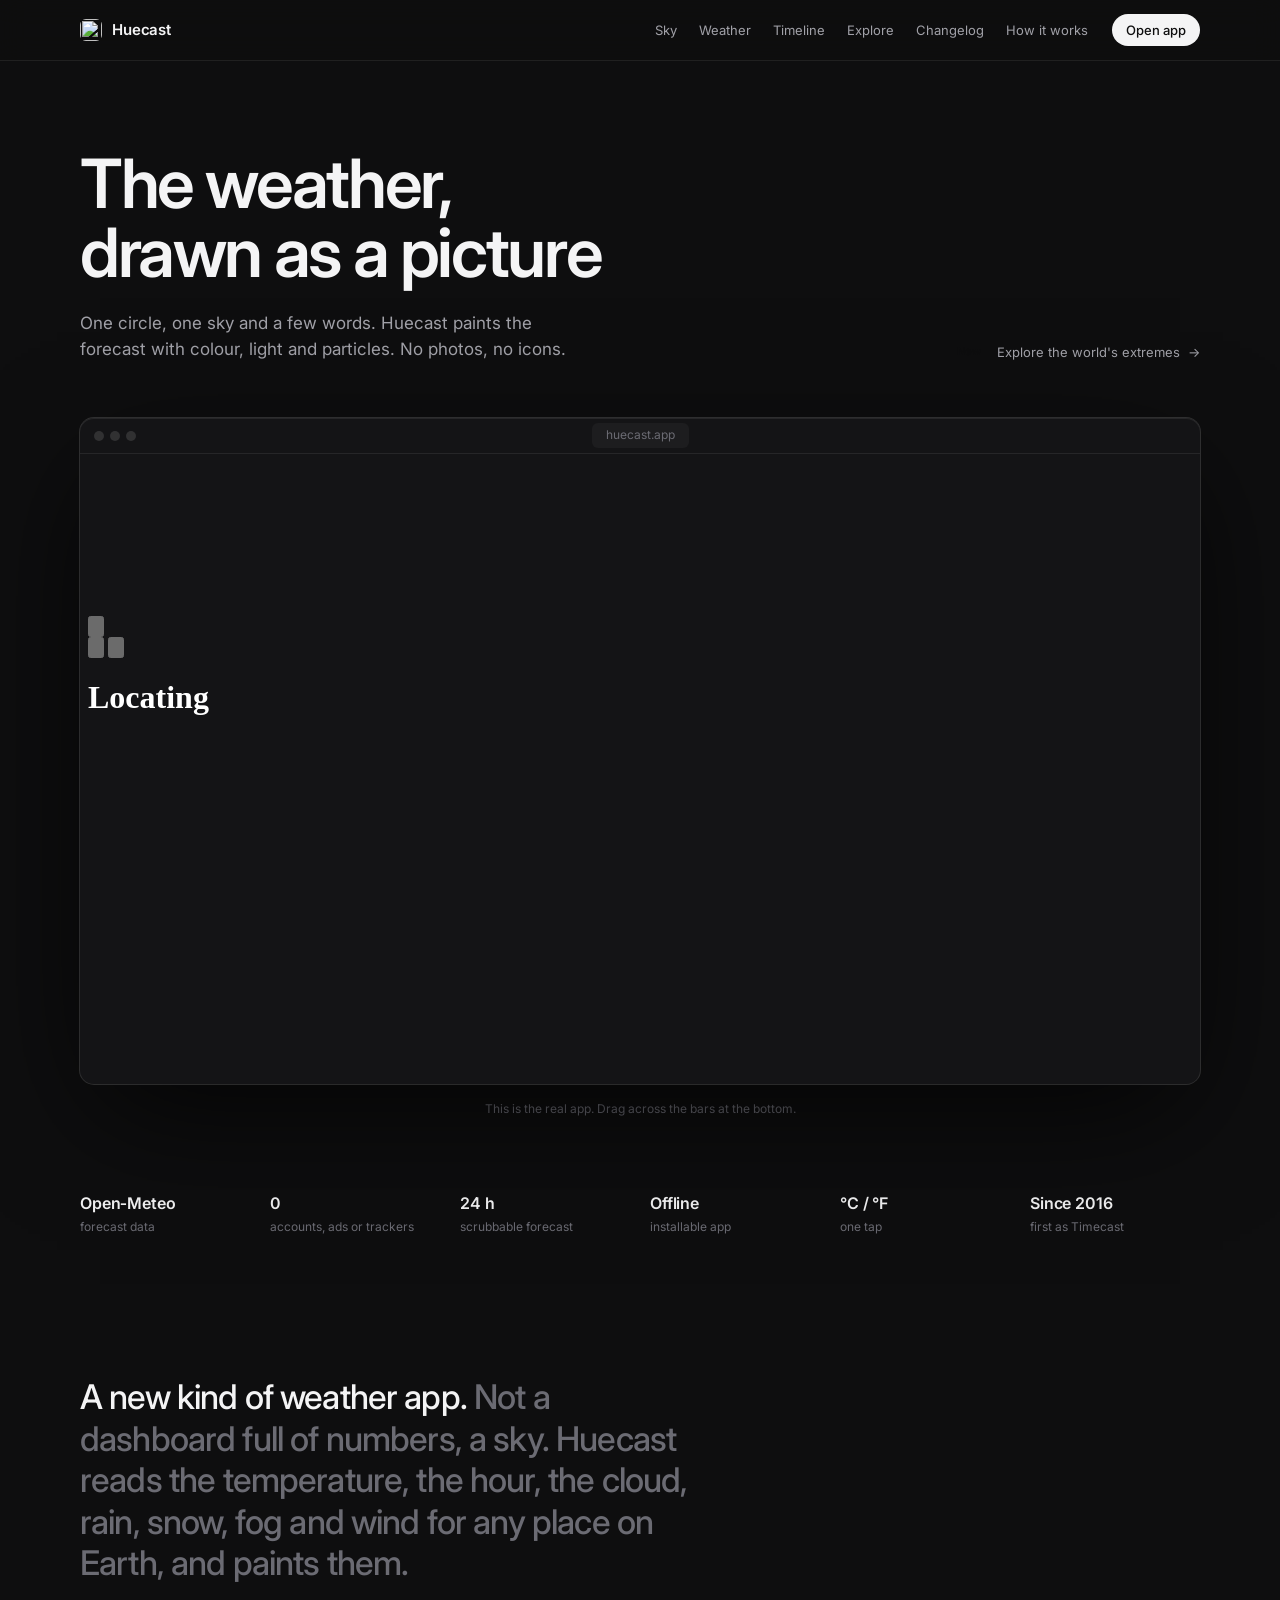
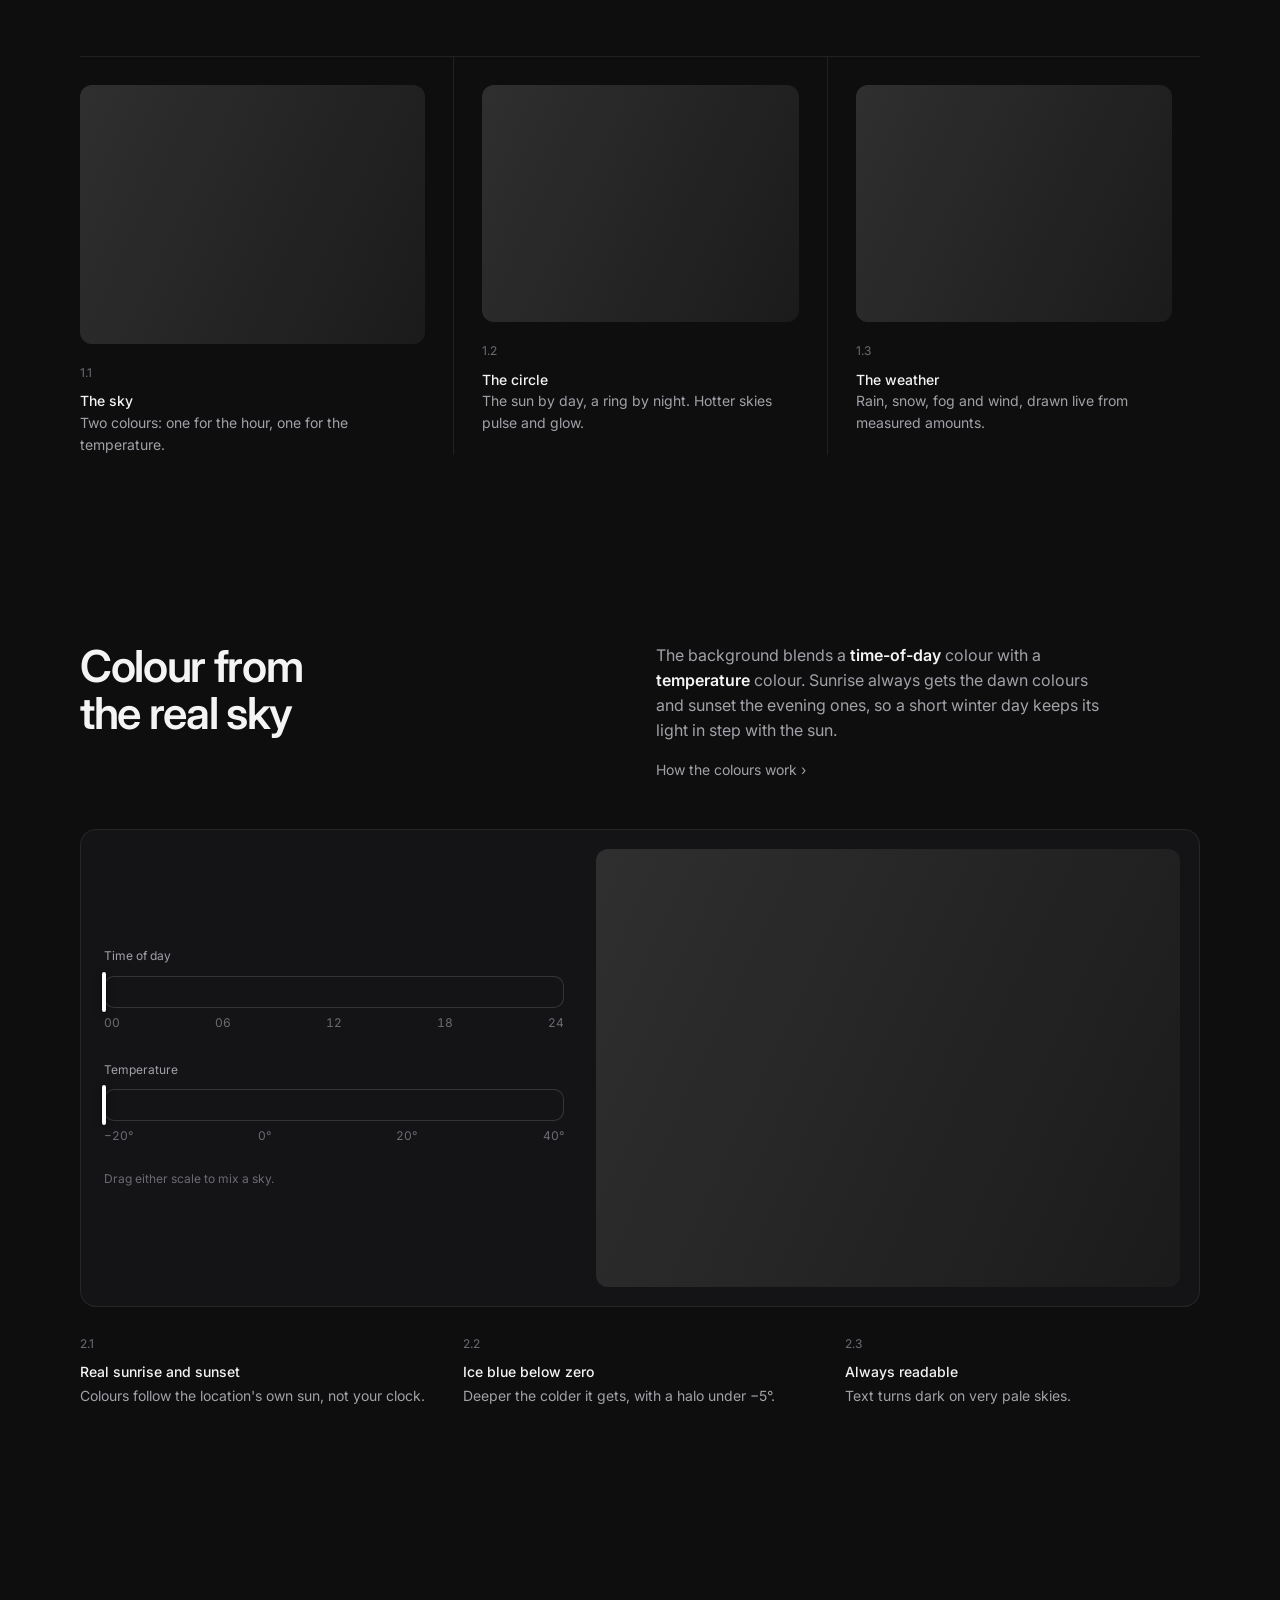
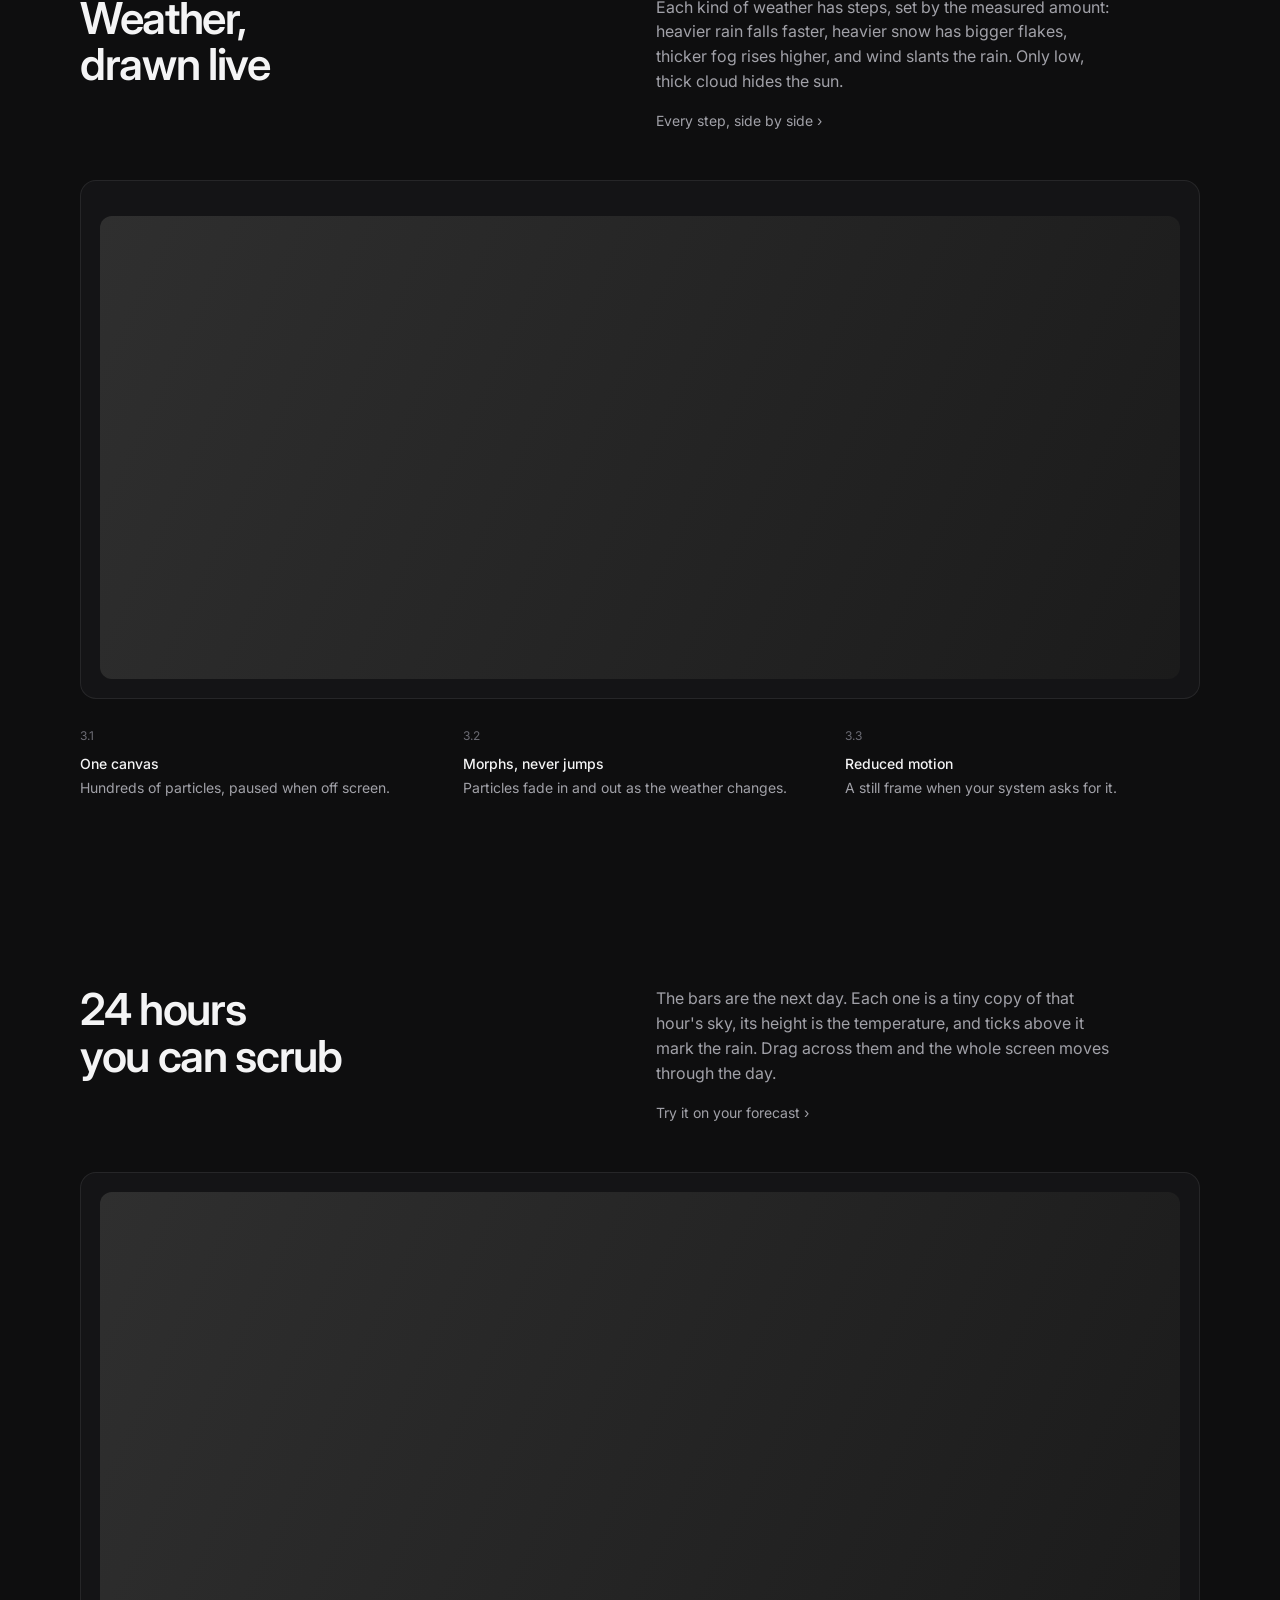
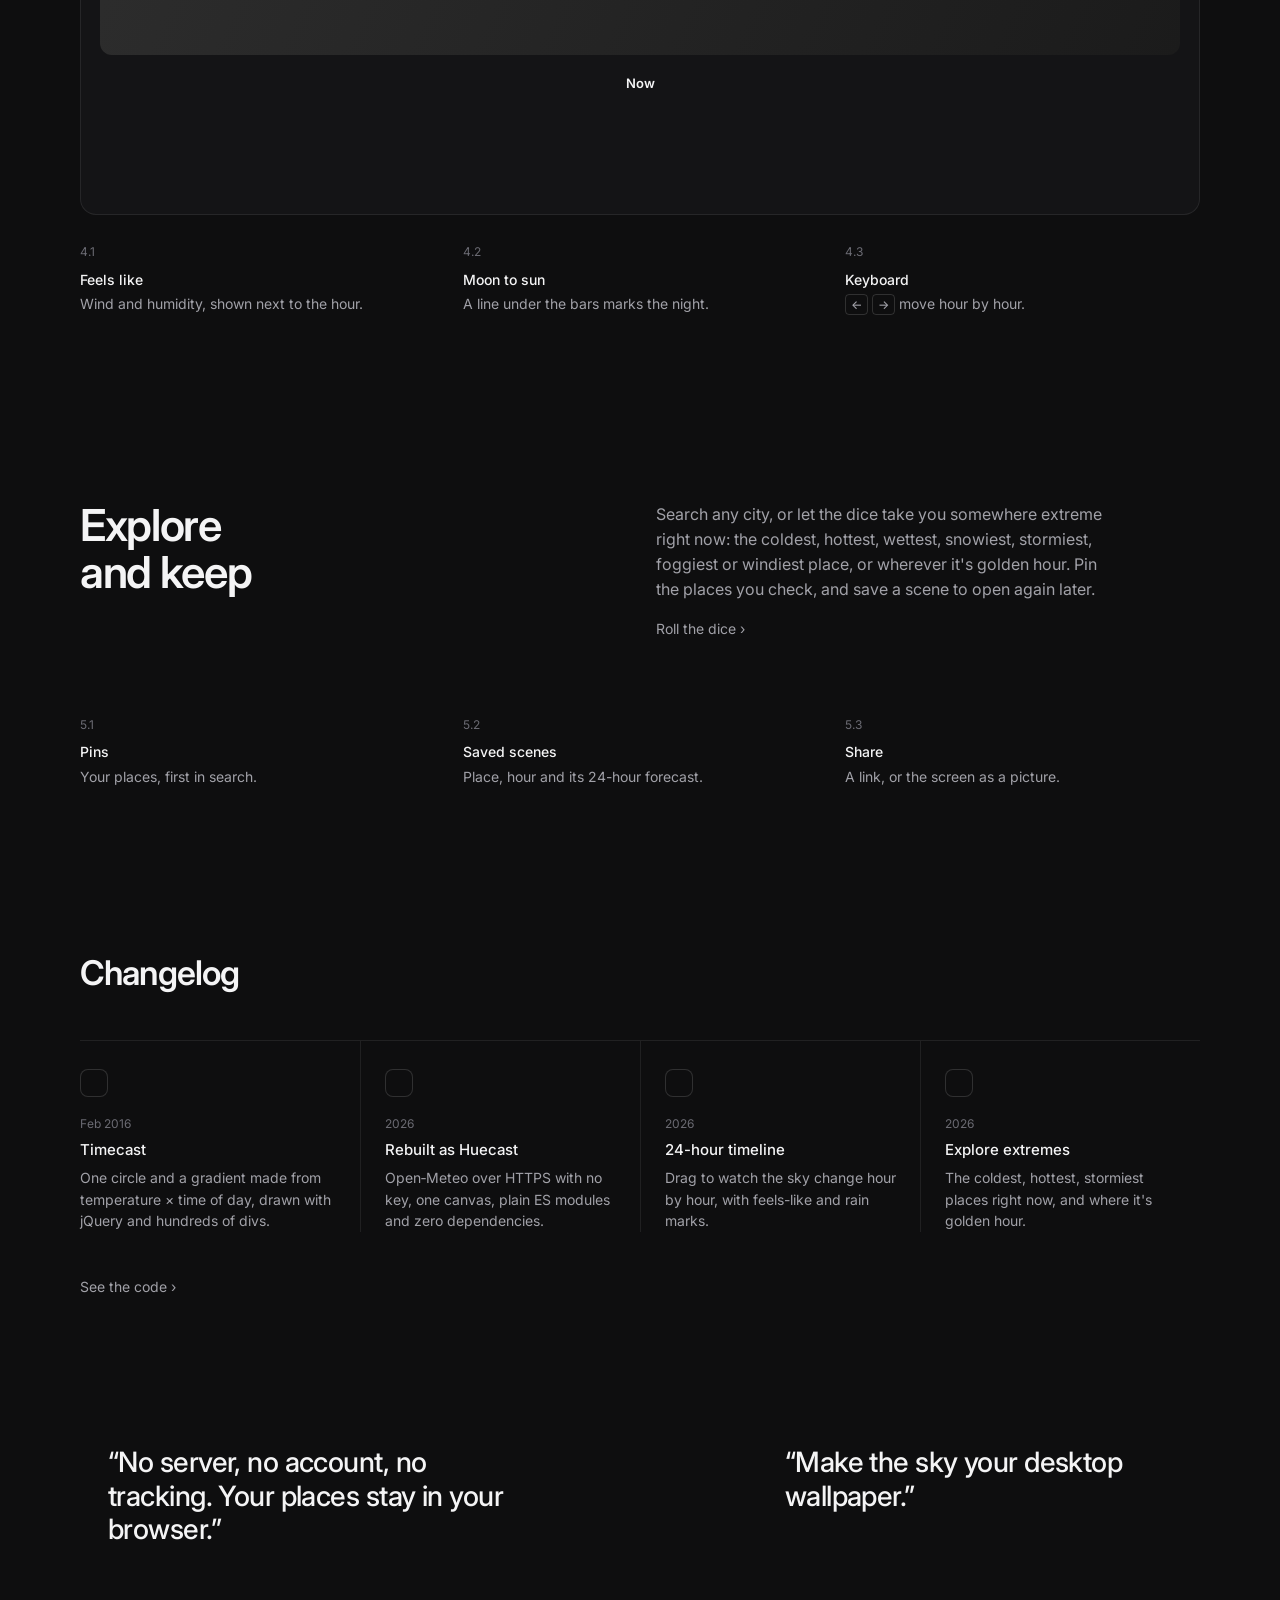
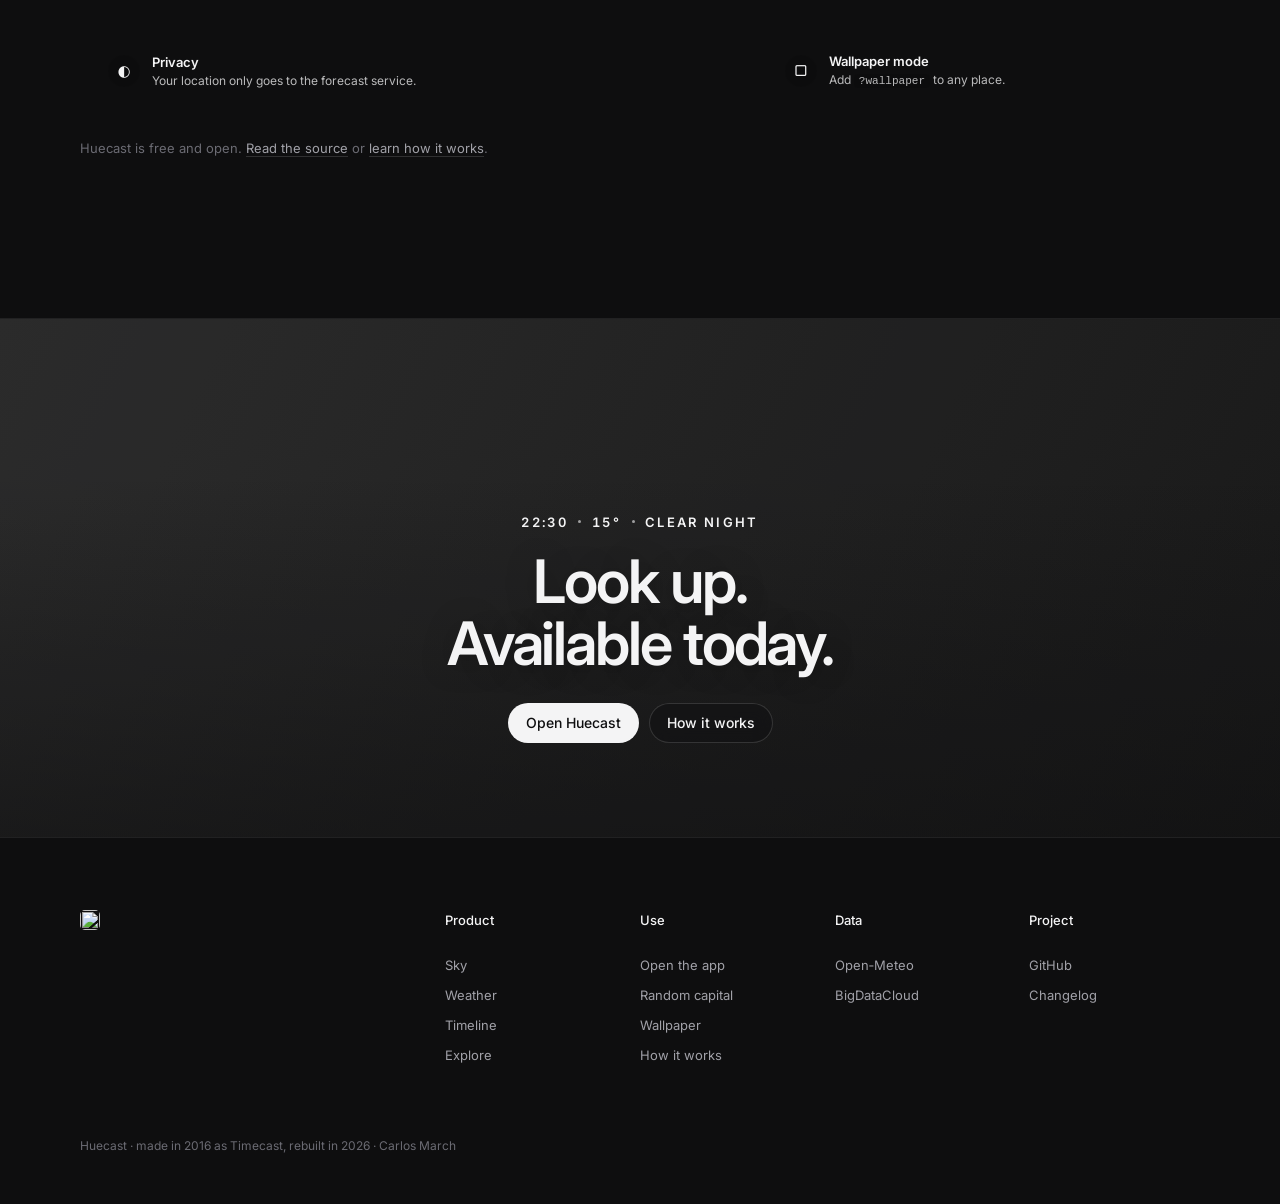
==== commit 153196da: "Merge master: keep its huecast.app links, add canonical URLs only Co-Authored-By: Claude Opus 5.5 <n" ====
--- a/index.html
+++ b/index.html
@@ -5,6 +5,7 @@
   <title>HUECAST</title>
   <meta name="viewport" content="width=device-width, initial-scale=1, viewport-fit=cover">
   <meta name="description" content="Huecast, a weather app that shows the weather as a picture.">
+  <link rel="canonical" href="https://huecast.app/">
   <meta name="theme-color" content="#1b1b1b">
   <meta name="color-scheme" content="dark">
   <meta name="apple-mobile-web-app-capable" content="yes">
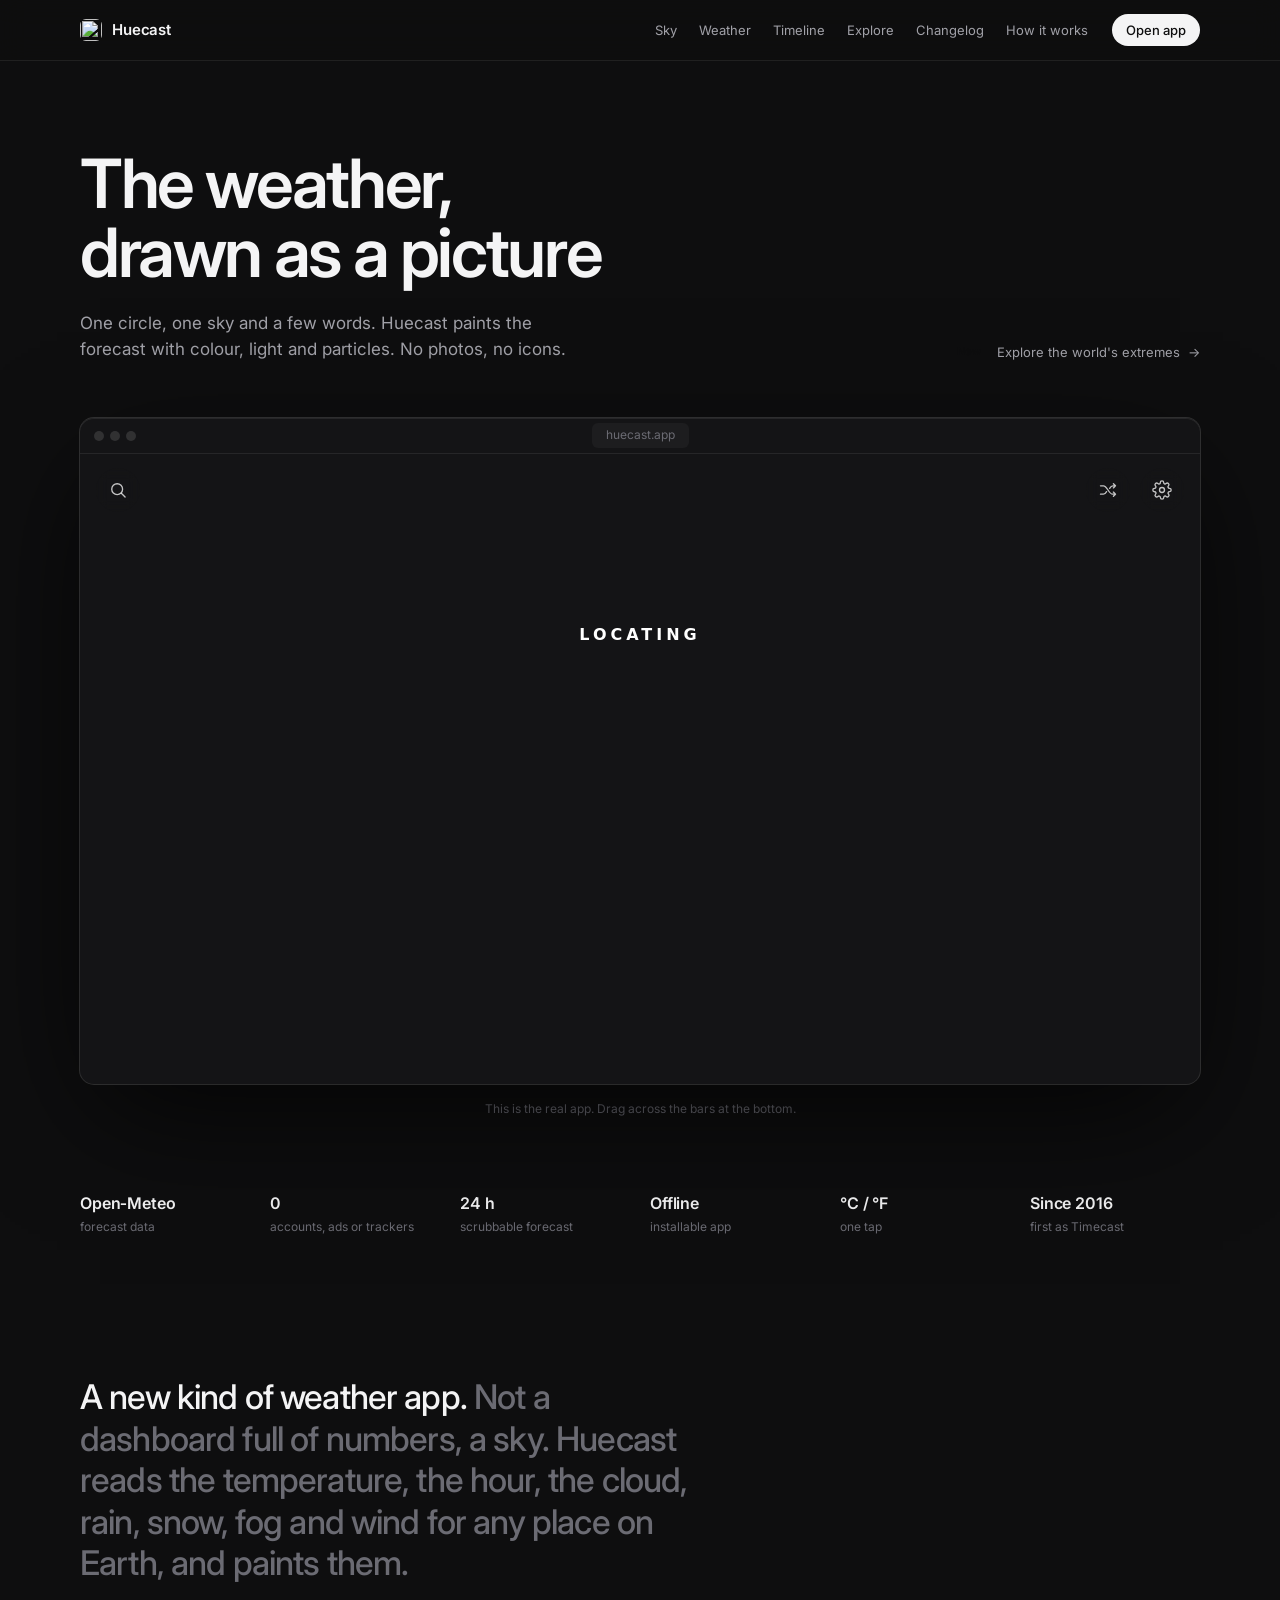
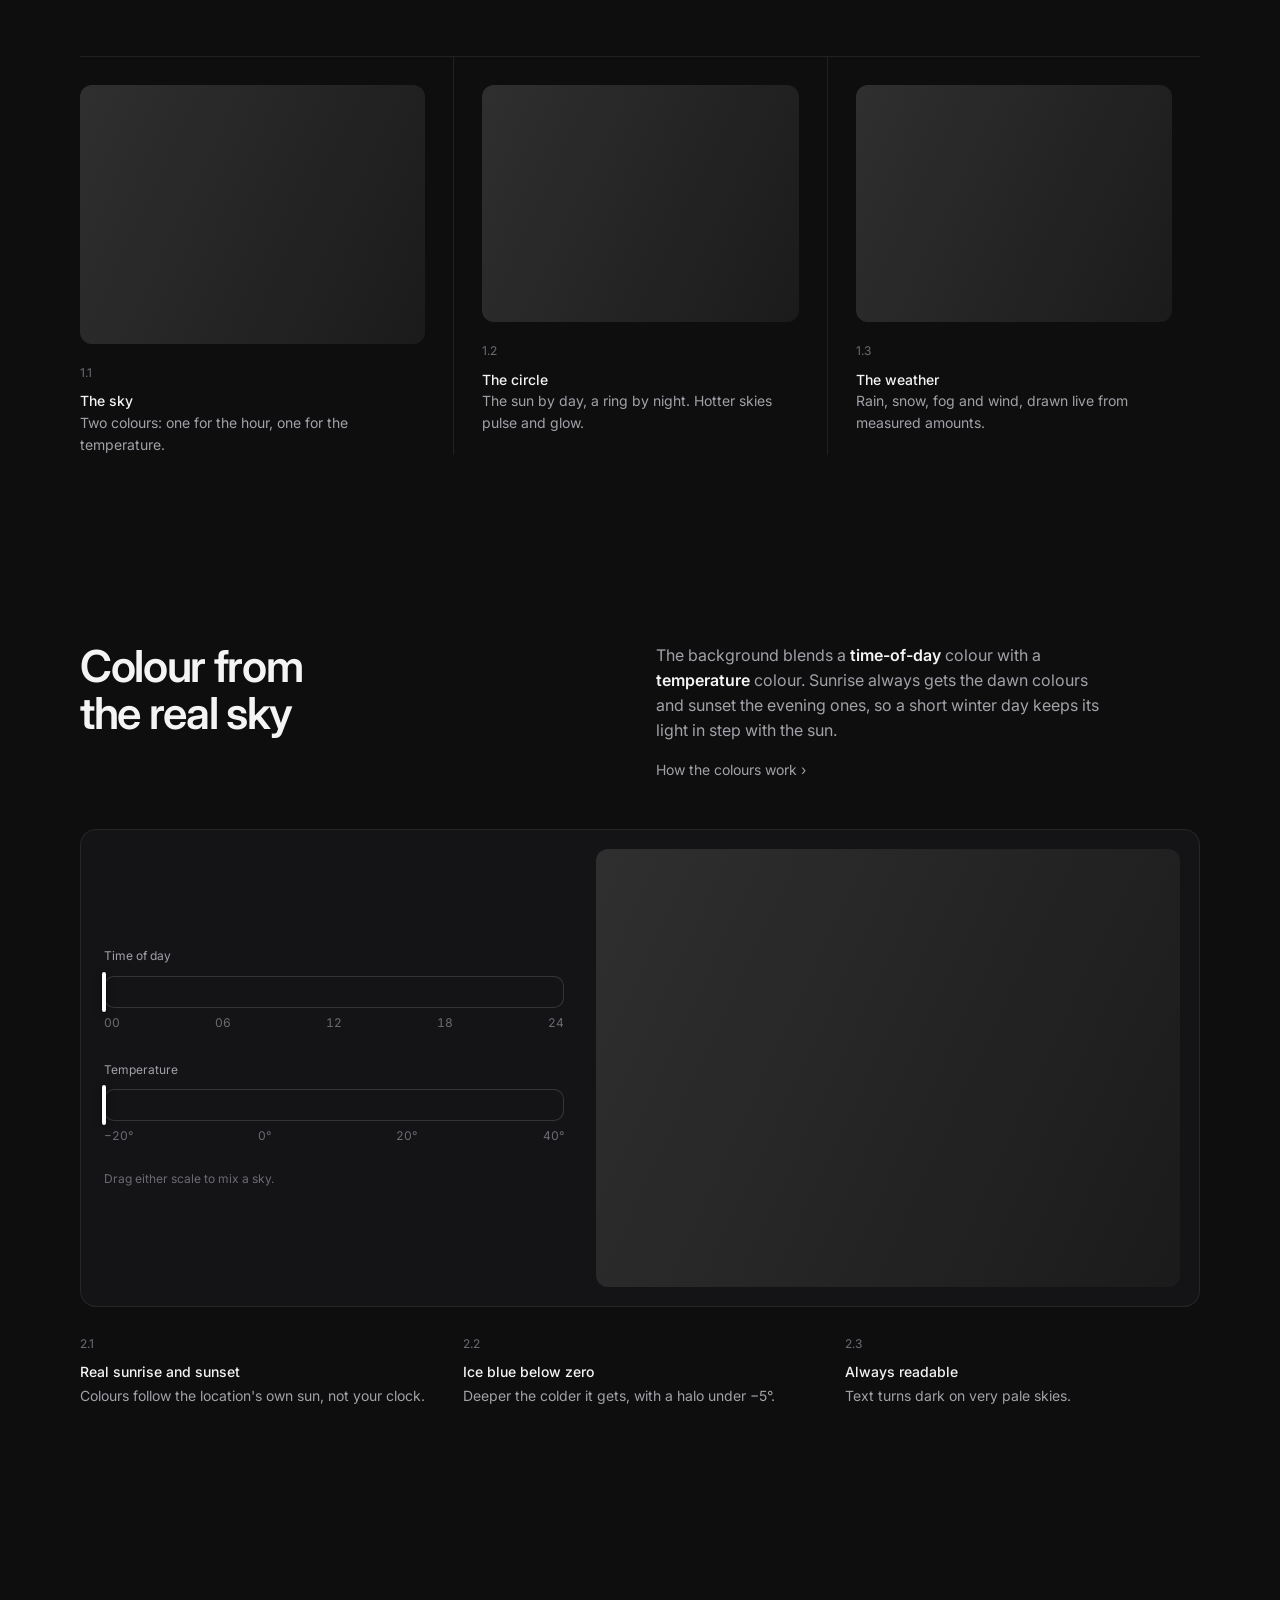
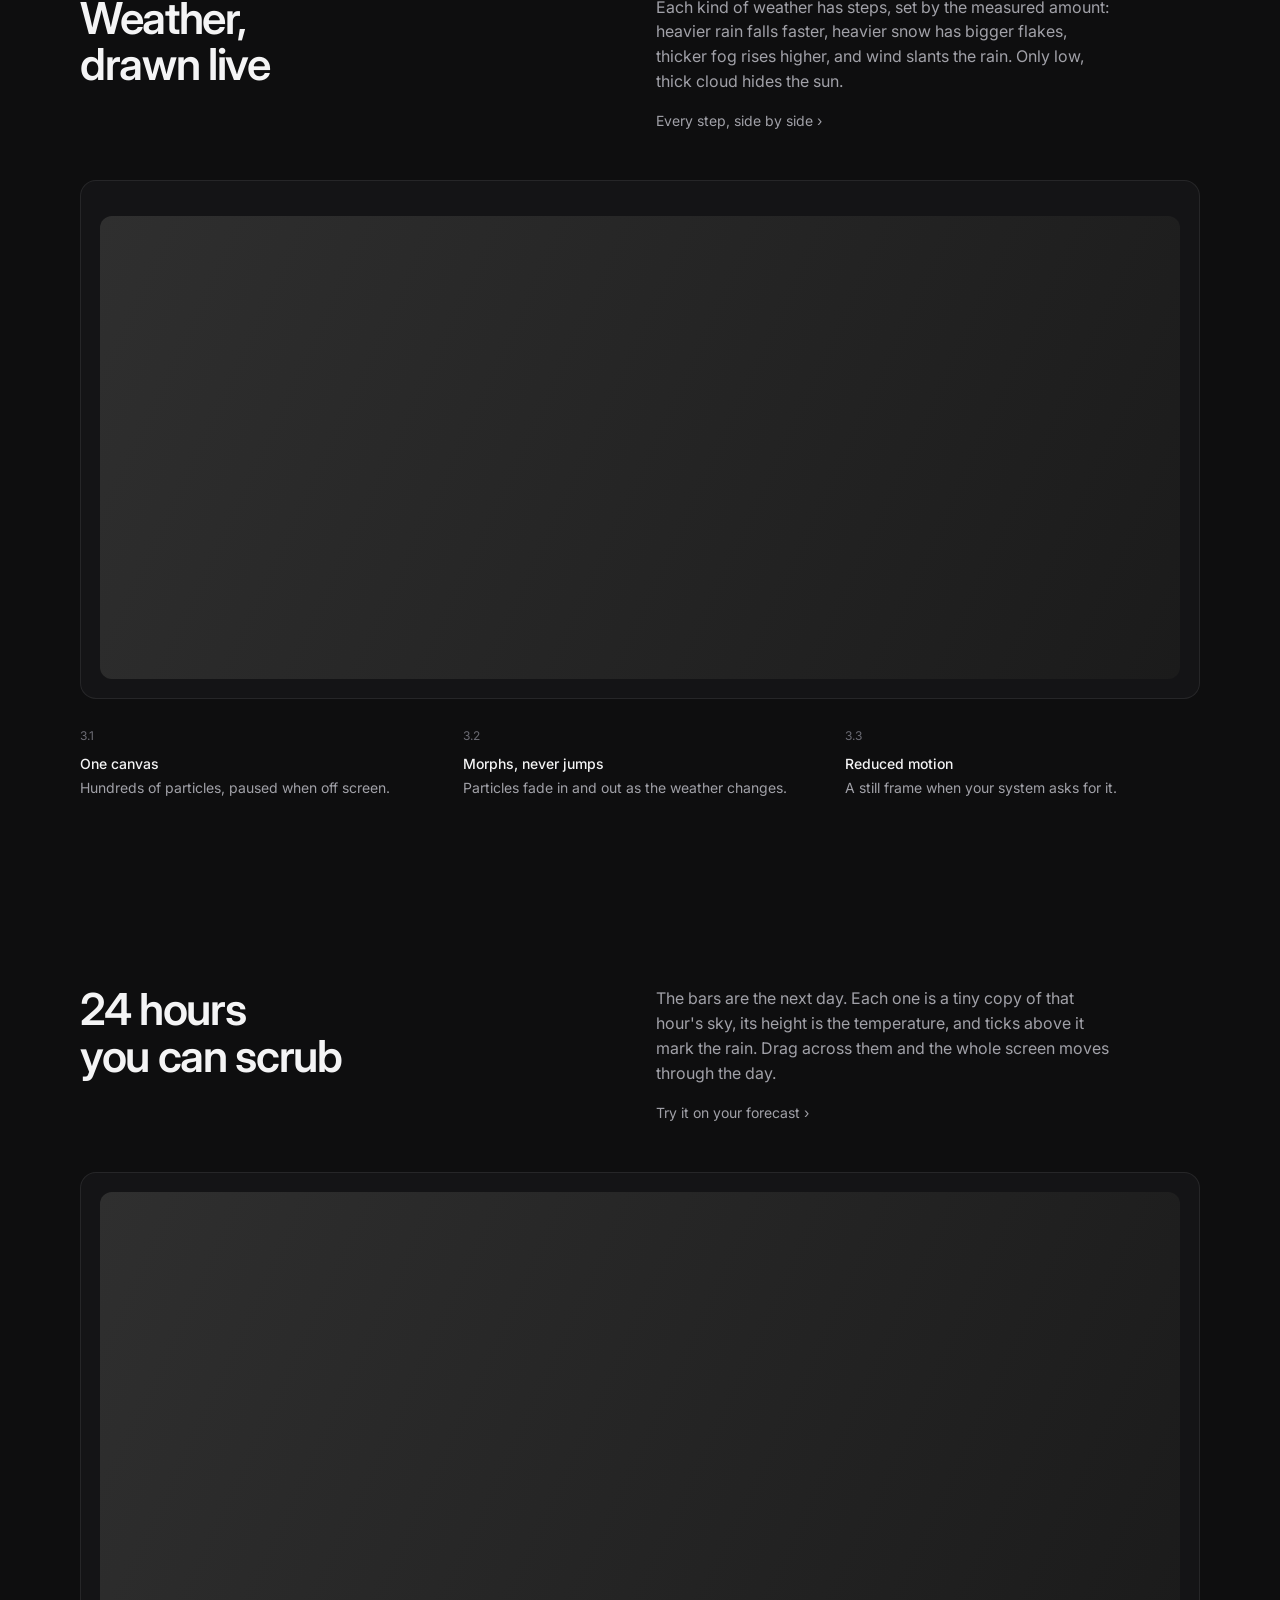
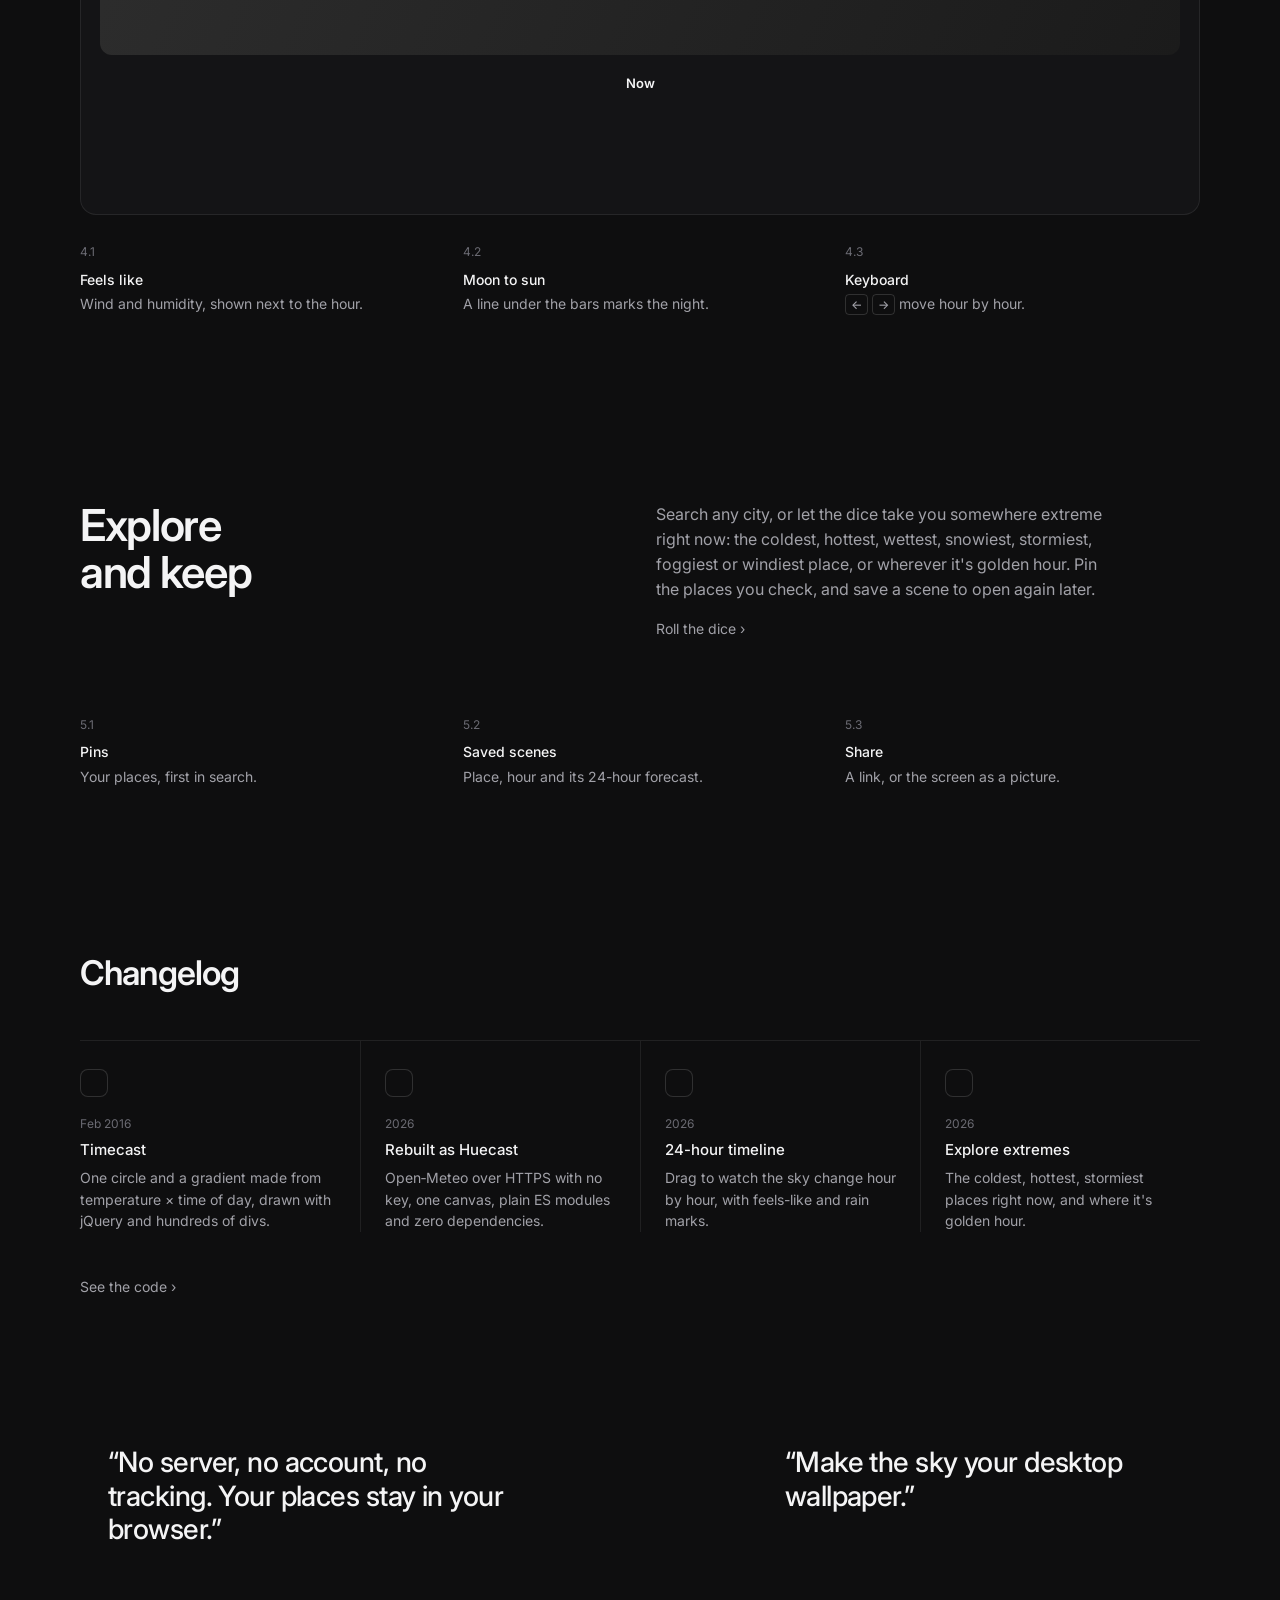
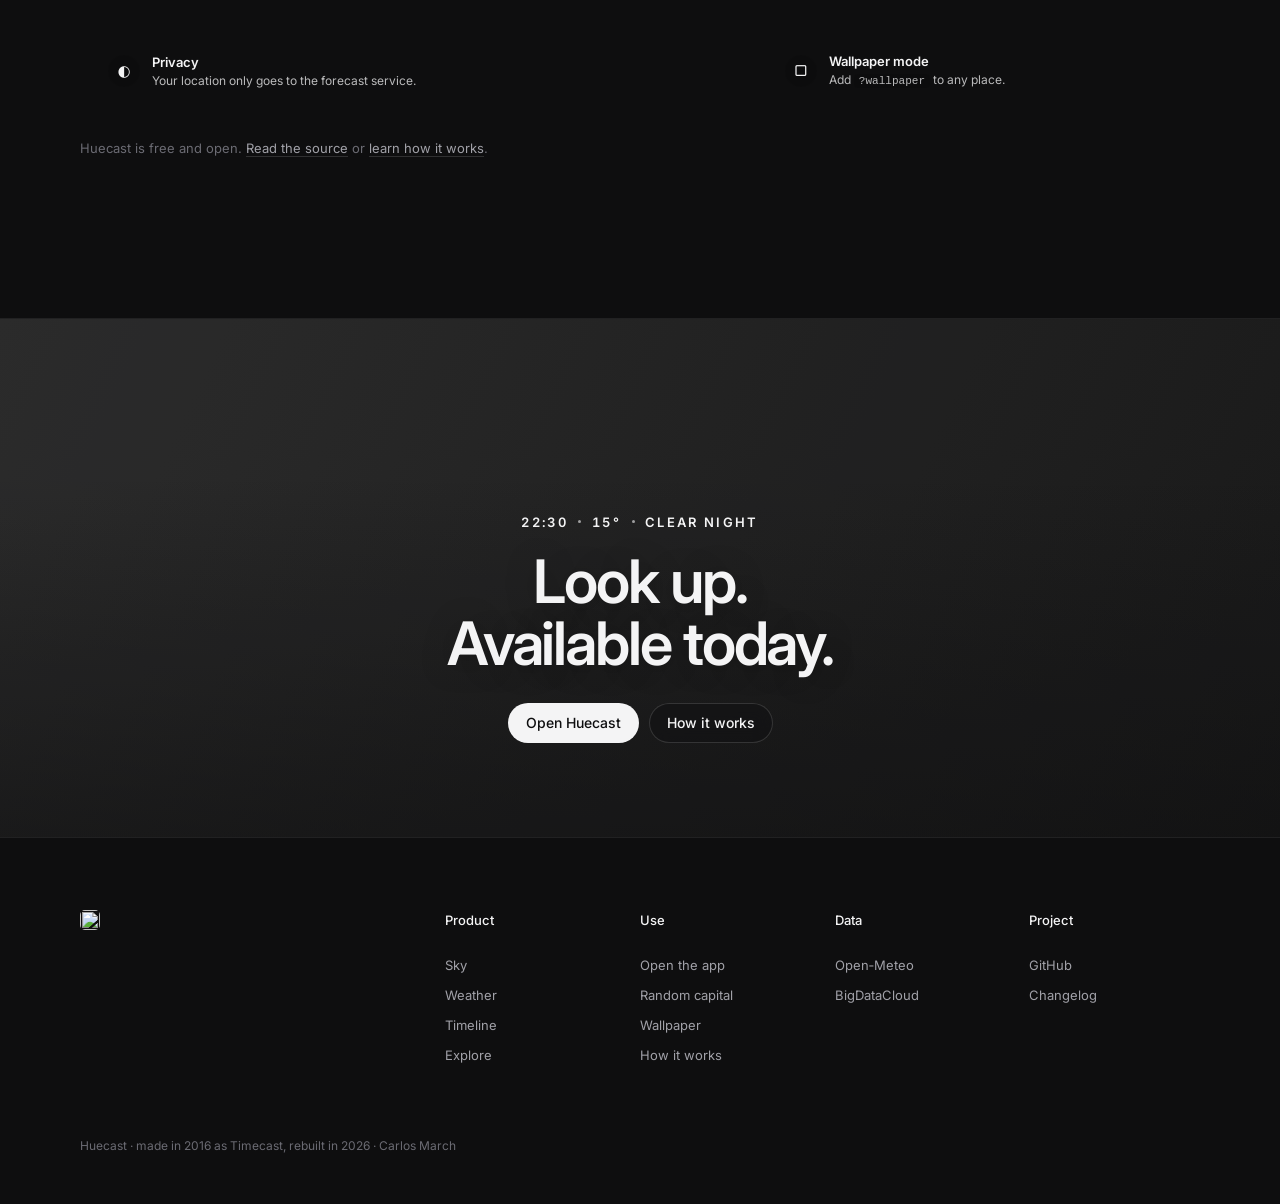
==== commit 84250986: "Next days: long press the timeline for a 7-day sheet Holding the forecast bar (or right click, N, or" ====
--- a/index.html
+++ b/index.html
@@ -25,7 +25,7 @@
         var ls = localStorage;
         if (ls.getItem('tc-seen') || ls.getItem('tc-place') || ls.getItem('tc-pins')) return;
         ls.setItem('tc-probe', '1'); ls.removeItem('tc-probe'); // storage works: no loop
-        location.replace('landing/');
+        location.replace('product/');
       } catch (e) {}
     })();
   </script>
@@ -74,6 +74,11 @@
       <span>Use my location</span>
       <kbd class="menu__key" aria-hidden="true">L</kbd>
     </button>
+    <button class="menu__item" id="menu-days" type="button" role="menuitem">
+      <svg viewBox="0 0 24 24" aria-hidden="true"><rect x="3.5" y="5" width="17" height="15.5" rx="2.5"/><path d="M3.5 10h17M8 3v4M16 3v4"/><path d="M7.5 17v-2.5M12 17v-4M16.5 17v-1.5"/></svg>
+      <span>Next days</span>
+      <kbd class="menu__key" aria-hidden="true">N</kbd>
+    </button>
     <button class="menu__item" id="menu-wallpaper" type="button" role="menuitem">
       <svg viewBox="0 0 24 24" aria-hidden="true"><rect x="3" y="4.5" width="18" height="12" rx="2"/><path d="M9 20h6M12 16.5V20"/><circle cx="12" cy="10.5" r="2.5"/></svg>
       <span>Wallpaper</span>
@@ -106,9 +111,9 @@
       <span>How it works</span>
       <kbd class="menu__key" aria-hidden="true">?</kbd>
     </a>
-    <a class="menu__item" id="menu-site" href="https://huecast.app" target="_blank" rel="noopener" role="menuitem">
+    <a class="menu__item" id="menu-site" href="product/" role="menuitem">
       <svg viewBox="0 0 24 24" aria-hidden="true"><circle cx="12" cy="12" r="8.5"/><path d="M3.5 12h17"/><path d="M12 3.5c2.4 2.4 3.5 5.2 3.5 8.5s-1.1 6.1-3.5 8.5c-2.4-2.4-3.5-5.2-3.5-8.5s1.1-6.1 3.5-8.5Z"/></svg>
-      <span>huecast.app</span>
+      <span>About Huecast</span>
     </a>
     <div class="menu__row" role="group" aria-label="Units">
       <span>Units <kbd class="menu__key" aria-hidden="true">U</kbd></span>
@@ -139,7 +144,7 @@
       <span class="timeline__range" id="timeline-high"></span>
     </div>
     <div class="timeline__track" id="timeline-track" role="slider" tabindex="0"
-         aria-label="Forecast hour" aria-valuemin="0" aria-valuemax="24" aria-valuenow="0"></div>
+         aria-label="Forecast hour" aria-description="Hold for the next days" aria-valuemin="0" aria-valuemax="24" aria-valuenow="0"></div>
     <div class="timeline__night" id="timeline-night" aria-hidden="true"></div>
   </footer>
 
@@ -166,6 +171,15 @@
     </div>
   </div>
 
+  <div class="sheet" id="days" hidden>
+    <div class="sheet__backdrop" data-close></div>
+    <div class="sheet__panel" role="dialog" aria-modal="true" aria-labelledby="days-title">
+      <div class="sheet__grip" aria-hidden="true"></div>
+      <h2 class="sheet__title" id="days-title">Next days</h2>
+      <div class="days" id="days-list"></div>
+    </div>
+  </div>
+
   <div class="toast" id="toast" role="status" hidden></div>
   <div class="domlog" id="domlog" hidden></div>
 </div>
--- a/css/style.css
+++ b/css/style.css
@@ -0,0 +1,1311 @@
+/* ======================================================================
+   HUECAST v3
+   Same idea as 2016: one circle, a gradient and a few words.
+   ====================================================================== */
+
+/* Colours come from tokens.css; this file only refers to them */
+:root {
+  --text-shadow: none;
+  --icon: clamp(84px, 24vw, 104px);
+  --gutter: max(16px, env(safe-area-inset-left), env(safe-area-inset-right));
+  --ease: cubic-bezier(0.22, 1, 0.36, 1);
+  /* where the top buttons start */
+  --top-edge: max(14px, env(safe-area-inset-top));
+  color-scheme: dark;
+}
+
+/* Very light skies (late morning, pale yellow) switch to dark ink */
+:root[data-ink="dark"] {
+  --ink: var(--ink-dark);
+  --ink-soft: var(--ink-dark-soft);
+  --ink-faint: var(--ink-dark-faint);
+}
+
+*, *::before, *::after { box-sizing: border-box; }
+
+html, body {
+  margin: 0;
+  height: 100%;
+}
+
+/* JS tints this to the bottom of the sky, so any area iOS leaves without
+   content blends in instead of showing a grey band */
+html {
+  background: var(--bg);
+  transition: background-color 2s ease;
+}
+
+body {
+  overflow: hidden;
+  color: var(--ink);
+  font-family: 'Montserrat', system-ui, sans-serif;
+  text-rendering: optimizeLegibility;
+  -webkit-font-smoothing: antialiased;
+  -moz-osx-font-smoothing: grayscale;
+  -webkit-tap-highlight-color: transparent;
+  overscroll-behavior: none;
+  user-select: none;
+  -webkit-user-select: none;
+  transition: color 1.2s ease;
+}
+
+/* Everything lives in one fixed box sized to the real screen (JS sets
+   --app-h). iOS home-screen apps with a translucent status bar report a
+   viewport short by the status bar's height; sizing from 100% or bottom: 0
+   left an unpainted strip at the bottom */
+.app {
+  position: fixed;
+  top: 0;
+  left: 0;
+  right: 0;
+  height: var(--app-h, 100%);
+  overflow: hidden;
+  -webkit-touch-callout: none; /* long press is wallpaper mode */
+}
+
+/* Installed iOS app: iOS doesn't paint fixed elements below the short
+   viewport it reports, so make the page itself screen-tall and place the
+   app in it instead of pinning it to the viewport. The page must not
+   scroll, though: on a scrollable page iOS 26 lays a blurred band under
+   the status bar, over the top buttons */
+.is-standalone { height: var(--app-h, 100%); overflow: hidden; }
+.is-standalone body { overflow: visible; touch-action: none; }
+.is-standalone .app { position: absolute; }
+.is-standalone .search__results { touch-action: pan-y; }
+/* iOS 26 softly blurs the top of an installed app, a little past the
+   status bar: drop the top buttons and the search field below it */
+.is-standalone { --top-edge: calc(env(safe-area-inset-top) + 20px); }
+
+button {
+  font: inherit;
+  color: inherit;
+  background: none;
+  border: 0;
+  padding: 0;
+  cursor: pointer;
+}
+
+:focus-visible {
+  outline: 1.5px solid var(--ink);
+  outline-offset: 4px;
+  border-radius: 6px;
+}
+
+/* ======================================================================
+   SKY - two gradient layers that cross-fade
+   ====================================================================== */
+.sky {
+  position: absolute;
+  inset: 0;
+  z-index: 0;
+  background: linear-gradient(-65deg, var(--bg-raised), var(--bg));
+}
+
+.sky__layer,
+.sky__darken {
+  position: absolute;
+  inset: 0;
+  opacity: 0;
+  transition: opacity 2s ease;
+}
+
+.sky__layer.is-active { opacity: 1; }
+
+.sky__darken { background: var(--veil); }
+
+.scene {
+  position: absolute;
+  inset: 0;
+  width: 100%;
+  height: 100%;
+  z-index: 1;
+  pointer-events: none;
+}
+
+/* white over light skies turns dark, like the original drops */
+:root[data-ink="dark"] .scene { mix-blend-mode: exclusion; }
+
+/* ======================================================================
+   TOOLBAR
+   ====================================================================== */
+.toolbar {
+  position: absolute;
+  top: 0;
+  left: 0;
+  right: 0;
+  z-index: 3;
+  display: flex;
+  justify-content: space-between;
+  padding: var(--top-edge) var(--gutter) 0;
+  transition: opacity 0.35s ease, transform 0.45s var(--ease);
+}
+
+/* Clean view (tap the screen): top buttons and the low · now · high row
+   slide away, the sky stays */
+.is-clean .toolbar {
+  opacity: 0;
+  transform: translateY(-12px);
+  pointer-events: none;
+}
+.is-clean .timeline__head {
+  opacity: 0;
+  transform: translateY(6px);
+  pointer-events: none;
+}
+
+/* Wallpaper view (?wallpaper): no buttons, words or forecast bar, just the
+   sky and the circle. The words keep their space, so the circle stays
+   where it sits in the other views */
+.is-wallpaper .toolbar,
+.is-wallpaper .timeline,
+.is-wallpaper .menu,
+.is-wallpaper .toast,
+.is-wallpaper .sheet,
+.is-wallpaper .domlog { display: none !important; }
+.is-wallpaper .text-top,
+.is-wallpaper .text-bottom,
+.is-wallpaper .temperature,
+.is-wallpaper .retry { visibility: hidden; pointer-events: none; }
+
+.toolbar__left,
+.toolbar__right { display: flex; gap: 10px; }
+
+/* A whisper of iOS-style glass: the sky lightly blurred behind a faint
+   pane with a hairline rim, just enough to hold the icon */
+.tool {
+  display: grid;
+  place-items: center;
+  width: 44px;
+  height: 44px;
+  border-radius: 50%;
+  background: var(--tool-glass);
+  backdrop-filter: blur(6px) saturate(1.1);
+  -webkit-backdrop-filter: blur(6px) saturate(1.1);
+  box-shadow:
+    inset 0 0 0 0.5px var(--tool-glass-stroke),
+    inset 0 1px 0 var(--glass-sheen);
+  transition: background-color 0.2s ease, transform 0.25s var(--ease);
+}
+
+/* Hover only where there is a pointer: on touch screens it sticks after a
+   tap and leaves a lighter pane behind the button */
+@media (hover: hover) {
+  .tool:hover { background: var(--glass); }
+  .tool:hover svg { stroke-opacity: 1; }
+}
+
+.tool:active { transform: scale(0.92); }
+
+/* Dim the stroke rather than the button: opacity below 1 puts the button
+   in its own layer, which Safari rasterises soft and the icons look blurred */
+.tool svg {
+  width: 20px;
+  height: 20px;
+  fill: none;
+  stroke: currentColor;
+  stroke-opacity: 0.75;
+  transition: stroke-opacity 0.2s ease;
+  stroke-width: 1.6;
+  stroke-linecap: round;
+  stroke-linejoin: round;
+}
+
+.tool:active svg { stroke-opacity: 1; }
+
+/* ======================================================================
+   CONTENT
+   ====================================================================== */
+.content {
+  position: absolute;
+  inset: 0;
+  z-index: 2;
+  display: flex;
+  flex-direction: column;
+  align-items: center;
+  justify-content: center;
+  padding: 72px var(--gutter) 150px;
+  text-align: center;
+  text-shadow: var(--text-shadow);
+  pointer-events: none;
+}
+
+.content > * { pointer-events: auto; }
+
+.text-top {
+  margin: 0 0 clamp(28px, 6vh, 44px);
+  min-height: 1.2em;
+  font-size: clamp(14px, 3.6vw, 16px);
+  font-weight: 700;
+  letter-spacing: 0.25em;
+  text-transform: uppercase;
+  max-width: 22ch;
+}
+
+.text-bottom {
+  margin: 10px 0 0;
+  min-height: 3em;
+  font-size: 12px;
+  font-weight: 400;
+  letter-spacing: 0.17em;
+  text-transform: uppercase;
+}
+
+.text-bottom > span { display: block; margin-bottom: 6px; }
+/* an empty line (no date yet) keeps its height, so nothing shifts */
+.text-bottom > span:empty::before { content: '\00a0'; }
+.text-bottom > span:last-child { color: var(--ink-soft); }
+.text-bottom > .is-detail {
+  max-width: 34ch;
+  margin: 14px auto 0;
+  font-size: 10px;
+  letter-spacing: 0.04em;
+  text-transform: none;
+  user-select: text;
+  -webkit-user-select: text;
+}
+
+.temperature {
+  margin-top: clamp(24px, 5vh, 36px);
+  font-size: clamp(40px, 11vw, 56px);
+  font-weight: 300;
+  line-height: 1;
+  letter-spacing: -0.02em;
+  font-variant-numeric: tabular-nums;
+  padding: 4px 10px;
+  min-height: calc(1em + 8px);
+}
+
+.temperature sup {
+  font-size: 0.5em;
+  vertical-align: 0.7em;
+  margin-left: 2px;
+}
+
+.temperature small {
+  font-size: 0.24em;
+  font-weight: 600;
+  letter-spacing: 0.15em;
+  vertical-align: 1.9em;
+  margin-left: 2px;
+  color: var(--ink-soft);
+}
+
+.animate-in { animation: fadeInUp 0.9s var(--ease) both; }
+.animate-down { animation: fadeInDown 0.9s var(--ease) both; }
+
+/* Odometer roll for changing numbers (js/roll.js). Clipped vertically
+   only, so letter spacing and glows aren't cut */
+.roll {
+  position: relative;
+  display: inline-block;
+  white-space: pre;
+  vertical-align: bottom;
+  clip-path: inset(0 -0.6em);
+}
+
+.roll__in { display: inline-block; }
+
+.roll__out {
+  position: absolute;
+  left: 0;
+  top: 0;
+}
+
+/* ======================================================================
+   SUN & MOON
+   ====================================================================== */
+.icon-container {
+  position: relative;
+  width: var(--icon);
+  height: var(--icon);
+  flex: none;
+}
+
+.sun,
+.moon,
+.loader,
+.sun-pulse,
+.sun-pulse2x {
+  position: absolute;
+  inset: 0;
+  border-radius: 50%;
+}
+
+/* Loader: the app icon (icons/icon.svg) at the size of the sun, its sun
+   breathing and its two cloud bands drifting */
+.loader {
+  border-radius: 22%;
+  overflow: hidden;
+  background: linear-gradient(to bottom left, var(--time-noon), var(--temp-very-hot));
+  animation: popIn 1.2s var(--ease) both;
+}
+
+.loader b {
+  position: absolute;
+  left: -10%;
+  right: -10%;
+  background: var(--white);
+  animation: loaderBands 3s ease-in-out infinite alternate;
+}
+
+.loader b:nth-child(1) { top: 46.1%; height: 2%;   opacity: 0.18; }
+.loader b:nth-child(2) { top: 52.7%; height: 4.3%; opacity: 0.12; animation-delay: -1.5s; }
+
+.loader i {
+  position: absolute;
+  inset: 31.25%;
+  border-radius: 50%;
+  background: var(--white);
+  animation: loaderSun 2.4s ease-in-out infinite;
+}
+
+/* Error: an empty, dashed circle - nothing to show */
+.icon-empty {
+  position: absolute;
+  inset: 0;
+  border-radius: 50%;
+  border: 1.5px dashed var(--ink-soft);
+  animation: popIn 1.2s var(--ease) both;
+}
+
+.text-top.is-status {
+  font-weight: 600;
+  color: var(--ink-soft);
+  animation: statusPulse 1.4s ease-in-out infinite alternate;
+}
+
+.retry {
+  margin-top: clamp(24px, 5vh, 36px);
+  padding: 11px 22px;
+  border: 1px solid var(--ink-faint);
+  border-radius: 22px;
+  font-size: 10px;
+  font-weight: 600;
+  letter-spacing: 0.25em;
+  text-transform: uppercase;
+  transition: background-color 0.2s ease;
+}
+
+.retry:hover { background: var(--ink-faint); }
+
+.sun {
+  background: var(--sun);
+  animation: popIn 1.2s var(--ease) both;
+}
+
+/* Glow as a radial gradient: a 100px box-shadow gets drawn in tiles
+   and shows square edges while the pulses animate */
+.sun.shining::before {
+  content: '';
+  position: absolute;
+  inset: -110%;
+  border-radius: 50%;
+  background: radial-gradient(closest-side,
+    var(--sun-glow-inner) 30%,
+    var(--sun-glow-outer) 55%,
+    var(--sun-glow-end) 100%);
+  pointer-events: none;
+}
+
+/* Behind clouds or fog: dimmer, soft edged, no glow */
+.sun.is-veiled {
+  background: var(--sun-veiled);
+  filter: blur(1.5px);
+}
+
+:root[data-ink="dark"] .sun { box-shadow: 0 0 0 1px var(--sun-edge); }
+
+.moon {
+  box-shadow: inset 0 0 0 6px var(--sun);
+  background: var(--moon-fill);
+  animation: popIn 1.2s var(--ease) both, opacityMoon 3s ease-out 1.2s infinite;
+}
+
+.sun-pulse,
+.sun-pulse2x {
+  background: var(--sun);
+  animation: pulseAnim 3s ease-out infinite;
+}
+
+.sun-pulse2x { animation: pulseAnim2x 2.5s ease-out infinite; }
+
+/* 40°+: a wider, brighter glow */
+.sun.is-blazing::before { inset: -150%; }
+
+/* Very cold: ice halo, a thin ring well outside the sun or moon
+   (warm inner edge, white, cool outer edge), breathing slowly */
+.halo {
+  position: absolute;
+  inset: -95%;
+  border-radius: 50%;
+  background: radial-gradient(closest-side,
+    transparent 80%, var(--halo-warm) 85%, var(--halo-white) 88.5%, var(--halo-cool) 92%, transparent 96%);
+  opacity: var(--halo, 0.8);
+  pointer-events: none;
+  animation: fadeIn 2s ease both, haloBreathe 7s ease-in-out 2s infinite alternate;
+}
+
+@keyframes haloBreathe {
+  from { opacity: var(--halo, 0.8); }
+  to   { opacity: calc(var(--halo, 0.8) * 0.7); }
+}
+
+/* ======================================================================
+   TIMELINE - next 24 hours, drag to scrub
+   ====================================================================== */
+.timeline {
+  position: absolute;
+  left: 0;
+  right: 0;
+  bottom: 0;
+  z-index: 3;
+  padding: 0 var(--gutter) max(18px, env(safe-area-inset-bottom));
+  animation: fadeInUp 1s var(--ease) 0.4s both;
+}
+
+.timeline__head {
+  display: grid;
+  grid-template-columns: 1fr auto 1fr;
+  align-items: baseline;
+  max-width: 560px;
+  margin: 0 auto 12px;
+  font-size: 10px;
+  font-weight: 600;
+  letter-spacing: 0.2em;
+  text-transform: uppercase;
+  font-variant-numeric: tabular-nums;
+  color: var(--ink-soft);
+  transition: opacity 0.35s ease, transform 0.45s var(--ease);
+}
+
+/* clean view: while dragging, the hour comes back (low/high stay hidden) */
+.is-clean .timeline.is-active .timeline__head { opacity: 1; transform: none; }
+
+.timeline__label { color: var(--ink); text-align: center; }
+.timeline__range { font-weight: 400; font-size: 9px; letter-spacing: 0.15em; }
+.timeline__range:last-child { text-align: right; }
+
+.timeline__track {
+  display: flex;
+  align-items: flex-end;
+  gap: 3px;
+  height: var(--track-h, 70px);
+  max-width: 560px;
+  margin: 0 auto;
+  padding: 14px 0 12px;
+  transition: height 0.35s var(--ease);
+  touch-action: none;
+  cursor: ew-resize;
+  position: relative;
+}
+
+/* Each bar is a little copy of that hour's sky (background set in JS) */
+.timeline__track:focus-visible { outline-color: var(--ink-faint); outline-offset: 6px; }
+
+.bar {
+  position: relative;
+  flex: var(--w, 1) 1 0;
+  min-height: 4px;
+  border-radius: 2px;
+  box-shadow: inset 0 0 0 1px var(--bar-stroke);
+  transform: scaleY(calc(var(--mag, 1) * var(--sel, 1)));
+  transition: transform 0.18s var(--ease), flex-grow 0.18s var(--ease), box-shadow 0.25s ease;
+  transform-origin: bottom;
+}
+
+.bar.is-selected {
+  --sel: 1.1;
+  box-shadow: inset 0 0 0 1px var(--bar-stroke-selected), 0 0 0 1.5px var(--ink);
+}
+
+/* Clean view: the bars shrink with the buttons; scrubbing grows them back */
+.timeline { --clean-h: 52px; }
+.is-clean .timeline:not(.is-active) { --track-h: var(--clean-h); }
+
+/* Growing while scrubbing (touch) or hovering (mouse) */
+.timeline.is-active { --track-h: 116px; }
+.timeline.is-active .timeline__label { transform: scale(1.25); }
+.timeline.is-active .timeline__range { opacity: 0; }
+.timeline__range { transition: opacity 0.25s ease; }
+.timeline__label { transition: transform 0.35s var(--ease); }
+
+
+/* night hours: a thin line under the bars (gradient built in JS) */
+.timeline__track::after {
+  content: '';
+  position: absolute;
+  left: 0;
+  right: 0;
+  bottom: var(--line-b);
+  height: 2px;
+  background: var(--night, none);
+  pointer-events: none;
+}
+
+/* Moon (ring) where a night starts, sun (dot) where it ends. Sits on the
+   night line, just outside each end so the line runs into it */
+.timeline { --line-b: 5px; }
+
+.timeline__night {
+  position: relative;
+  max-width: 560px;
+  height: 0;
+  margin: 0 auto;
+  pointer-events: none;
+}
+
+.night-mark {
+  position: absolute;
+  top: calc(-1 * var(--line-b) - 4.5px);
+  width: 7px;
+  height: 7px;
+  border-radius: 50%;
+}
+
+.night-mark--moon {
+  box-shadow: inset 0 0 0 1.2px var(--ink-soft);
+  transform: translateX(calc(-100% - 2px));
+}
+
+.night-mark--sun {
+  background: var(--ink-soft);
+  transform: translateX(2px);
+}
+
+/* precipitation: rain ticks, snow dots */
+.bar__wx {
+  position: absolute;
+  left: 50%;
+  bottom: calc(100% + 4px);
+  /* undo the bar's scale so the marks don't stretch */
+  transform: translateX(-50%) scaleY(calc(1 / (var(--mag, 1) * var(--sel, 1))));
+  transform-origin: bottom;
+  display: flex;
+  align-items: flex-end;
+  gap: 2px;
+}
+
+.bar__wx i {
+  width: 1px;
+  height: 6px;
+  background: var(--ink-soft);
+}
+
+/* snow: dots stacked vertically */
+.bar__wx.is-snow { flex-direction: column; align-items: center; }
+
+.bar__wx.is-snow i {
+  width: 3px;
+  height: 3px;
+  border-radius: 50%;
+}
+
+.bar__tick {
+  position: absolute;
+  top: calc(100% + 11px);
+  left: 50%;
+  transform: translateX(-50%);
+  font-size: 8px;
+  letter-spacing: 0.1em;
+  color: var(--ink-soft);
+  white-space: nowrap;
+  display: none;
+}
+
+/* Switching place: keep the old sky, quiet the controls */
+.timeline, .temperature, .text-bottom > span:last-child { transition: opacity 0.3s ease; }
+.is-loading .timeline { opacity: 0.3; pointer-events: none; }
+/* keep the temperature's room while loading, so the circle doesn't
+   jump up when the sun replaces it */
+.is-loading .temperature[hidden] { display: block; visibility: hidden; }
+.is-loading .temperature,
+.is-loading .text-bottom > span:last-child { opacity: 0; }
+
+/* ======================================================================
+   OPTIONS MENU (cog)
+   ====================================================================== */
+.menu {
+  font-family: 'Inter', system-ui, sans-serif;
+  position: absolute;
+  top: calc(var(--top-edge) + 50px);
+  right: var(--gutter);
+  z-index: 9;
+  width: min(260px, calc(100% - 2 * var(--gutter)));
+  padding: 6px;
+  border-radius: 22px;
+  background: var(--scrim);
+  backdrop-filter: blur(18px) saturate(1.2);
+  -webkit-backdrop-filter: blur(18px) saturate(1.2);
+  box-shadow: inset 0 0 0 1px var(--glass-stroke);
+  color: var(--on-glass);
+  text-shadow: none;
+  transform-origin: top right;
+  animation: menuIn 0.22s var(--ease) both;
+}
+
+.menu[hidden] { display: none; }
+
+.menu__item,
+.menu__row {
+  display: flex;
+  align-items: center;
+  gap: 12px;
+  width: 100%;
+  min-height: 46px;
+  padding: 0 14px;
+  border-radius: 16px;
+  font-size: 14px;
+  font-weight: 500;
+  text-align: left;
+}
+
+.menu__item:hover,
+.menu__item:focus-visible { background: var(--glass-row); outline: none; }
+
+.menu__item svg {
+  flex: none;
+  width: 18px;
+  height: 18px;
+  fill: none;
+  stroke: currentColor;
+  stroke-width: 1.7;
+  stroke-linecap: round;
+  stroke-linejoin: round;
+  opacity: 0.85;
+}
+
+a.menu__item { color: inherit; text-decoration: none; }
+
+.menu__item[aria-checked="true"] svg { fill: currentColor; }
+
+.menu__item.is-busy svg { animation: spin 1s linear infinite; }
+
+.menu__item[disabled] { opacity: 0.4; cursor: default; }
+
+.menu__key {
+  margin-left: auto;
+  min-width: 20px;
+  padding: 1px 5px;
+  border-radius: 6px;
+  box-shadow: inset 0 0 0 1px var(--glass-stroke);
+  font: 600 11px 'Inter', system-ui, sans-serif;
+  text-align: center;
+  opacity: 0.55;
+}
+
+.menu__row .menu__key { margin-left: 6px; }
+
+@media (hover: none) { .menu__key { display: none; } }
+
+.menu__divider {
+  height: 1px;
+  margin: 4px 14px;
+  background: var(--glass-row);
+}
+
+.menu__row {
+  justify-content: space-between;
+  margin-top: 4px;
+  box-shadow: 0 -1px 0 var(--glass-row);
+  border-radius: 0 0 16px 16px;
+}
+
+.seg {
+  display: flex;
+  padding: 3px;
+  border-radius: 14px;
+  background: var(--glass);
+}
+
+.seg button {
+  min-width: 40px;
+  padding: 6px 10px;
+  border-radius: 11px;
+  font-size: 12px;
+  font-weight: 600;
+  letter-spacing: 0.05em;
+  opacity: 0.6;
+}
+
+.seg button[aria-pressed="true"] {
+  opacity: 1;
+  background: var(--glass-hover);
+  box-shadow: inset 0 0 0 1px var(--glass-stroke-strong);
+}
+
+@keyframes menuIn {
+  from { opacity: 0; transform: translateY(-6px) scale(0.96); }
+  to   { opacity: 1; transform: none; }
+}
+
+/* ======================================================================
+   EXTREMES SHEET (long press on the dice)
+   ====================================================================== */
+#btn-random {
+  -webkit-touch-callout: none;
+  -webkit-user-select: none;
+  user-select: none;
+  touch-action: manipulation;
+}
+
+.sheet {
+  position: absolute;
+  inset: 0;
+  z-index: 10;
+  font-family: 'Inter', system-ui, sans-serif;
+}
+
+.sheet[hidden] { display: none; }
+
+.sheet__backdrop {
+  position: absolute;
+  inset: 0;
+  background: var(--backdrop);
+  animation: fadeIn 0.25s ease both;
+}
+
+.sheet__panel {
+  position: absolute;
+  left: 50%;
+  bottom: 0;
+  width: min(480px, 100%);
+  transform: translateX(-50%);
+  padding: 8px var(--gutter) max(20px, env(safe-area-inset-bottom));
+  border-radius: 26px 26px 0 0;
+  background: var(--scrim);
+  backdrop-filter: blur(18px) saturate(1.2);
+  -webkit-backdrop-filter: blur(18px) saturate(1.2);
+  box-shadow: inset 0 1px 0 var(--glass-stroke);
+  color: var(--on-glass);
+  text-shadow: none;
+  animation: sheetIn 0.32s var(--ease) both;
+}
+
+.sheet__grip {
+  width: 36px;
+  height: 4px;
+  margin: 0 auto 14px;
+  border-radius: 2px;
+  background: var(--glass-stroke-strong);
+}
+
+.sheet__title {
+  margin: 0 4px 12px;
+  font-size: 11px;
+  font-weight: 600;
+  letter-spacing: 0.17em;
+  text-transform: uppercase;
+  color: var(--on-glass-soft);
+}
+
+.sheet__options {
+  display: grid;
+  grid-template-columns: repeat(2, 1fr);
+  gap: 8px;
+}
+
+.sheet__option {
+  min-height: 52px;
+  padding: 0 16px;
+  border-radius: 16px;
+  background: var(--glass);
+  box-shadow: inset 0 0 0 1px var(--glass-stroke);
+  font-size: 14px;
+  font-weight: 500;
+  text-align: left;
+  transition: background-color 0.2s ease, box-shadow 0.2s ease;
+}
+
+.sheet__option:hover,
+.sheet__option:focus-visible {
+  outline: none;
+  background: var(--glass-hover);
+  box-shadow: inset 0 0 0 1px var(--glass-stroke-strong);
+}
+
+.sheet__option[disabled] { opacity: 0.4; cursor: default; }
+
+/* ======================================================================
+   NEXT DAYS SHEET (long press on the timeline)
+   ====================================================================== */
+.timeline {
+  -webkit-touch-callout: none;
+  -webkit-user-select: none;
+  user-select: none;
+}
+
+.days {
+  display: grid;
+  gap: 6px;
+  max-height: min(70vh, calc(var(--app-h, 100vh) - 140px));
+  overflow-y: auto;
+  overscroll-behavior: contain;
+  margin: 0 -4px;
+  padding: 0 4px 2px;
+}
+
+.day {
+  display: grid;
+  grid-template-columns: minmax(84px, 7.5em) 1fr auto;
+  align-items: center;
+  gap: 14px;
+  min-height: 58px;
+  padding: 8px 14px;
+  border-radius: 16px;
+  background: var(--glass-row);
+  box-shadow: inset 0 0 0 1px var(--glass-stroke);
+  text-align: left;
+  transition: background-color 0.2s ease, box-shadow 0.2s ease;
+}
+
+.day:hover,
+.day:focus-visible {
+  outline: none;
+  background: var(--glass-hover);
+  box-shadow: inset 0 0 0 1px var(--glass-stroke-strong);
+}
+
+.day[aria-current="true"] {
+  background: var(--glass);
+  box-shadow: inset 0 0 0 1.5px var(--on-glass);
+}
+
+.day__name {
+  display: flex;
+  flex-direction: column;
+  min-width: 0;
+  font-size: 14px;
+  font-weight: 600;
+}
+
+.day__name small {
+  margin-top: 2px;
+  overflow: hidden;
+  font-size: 11px;
+  font-weight: 400;
+  color: var(--on-glass-soft);
+  white-space: nowrap;
+  text-overflow: ellipsis;
+}
+
+/* a small copy of the timeline: one bar per hour */
+.day__bars {
+  display: flex;
+  align-items: flex-end;
+  gap: 1.5px;
+  height: 34px;
+  min-width: 0;
+}
+
+.day__bars i {
+  flex: 1 1 0;
+  min-height: 3px;
+  border-radius: 1px;
+  box-shadow: inset 0 0 0 0.5px var(--bar-stroke);
+}
+
+.day__temps {
+  font-size: 13px;
+  font-variant-numeric: tabular-nums;
+  color: var(--on-glass-soft);
+  white-space: nowrap;
+}
+
+.day__temps b { font-weight: 600; color: var(--on-glass); }
+
+@keyframes sheetIn {
+  from { transform: translate(-50%, 100%); }
+  to   { transform: translate(-50%, 0); }
+}
+
+/* ======================================================================
+   SEARCH
+   ====================================================================== */
+.search {
+  font-family: 'Inter', system-ui, sans-serif;
+  position: absolute;
+  inset: 0;
+  z-index: 10;
+  display: flex;
+  flex-direction: column;
+  align-items: center;
+  padding: var(--top-edge) var(--gutter) 24px;
+  background: var(--scrim);
+  backdrop-filter: blur(18px) saturate(1.2);
+  -webkit-backdrop-filter: blur(18px) saturate(1.2);
+  color: var(--on-glass);
+  text-shadow: none;
+  animation: fadeIn 0.25s ease both;
+}
+
+.search[hidden] { display: none; }
+
+.search__form {
+  display: flex;
+  align-items: center;
+  gap: 8px;
+  width: 100%;
+  max-width: 520px;
+  /* on the toolbar's row: the 48px field centred on the 44px buttons */
+  margin-top: -2px;
+  animation: fadeInDown 0.4s var(--ease) both;
+}
+
+/* A real input box: rounded, translucent, magnifier inside */
+.search__field {
+  flex: 1;
+  min-width: 0;
+  display: flex;
+  align-items: center;
+  gap: 10px;
+  height: 48px;
+  padding: 0 18px;
+  border-radius: 24px;
+  cursor: text;
+  transition: background-color 0.2s ease, box-shadow 0.2s ease;
+}
+
+.search__field:focus-within {
+  background: var(--glass);
+  box-shadow:
+    inset 0 0 0 0.5px var(--glass-stroke),
+    inset 0 1px 0 var(--glass-sheen);
+}
+
+.search__field svg {
+  flex: none;
+  width: 18px;
+  height: 18px;
+  fill: none;
+  stroke: currentColor;
+  stroke-width: 1.8;
+  stroke-linecap: round;
+  opacity: 0.6;
+}
+
+.search__input {
+  flex: 1;
+  min-width: 0;
+  height: 100%;
+  padding: 0;
+  background: none;
+  border: 0;
+  outline: 0;
+  color: var(--on-glass);
+  font: inherit;
+  font-size: 16px; /* >=16px avoids iOS zoom */
+  font-weight: 500;
+  letter-spacing: 0.04em;
+  user-select: text;
+  -webkit-user-select: text;
+  -webkit-appearance: none;
+  appearance: none;
+}
+
+.search__input::placeholder { color: var(--on-glass-placeholder); }
+.search__input::-webkit-search-cancel-button,
+.search__input::-webkit-search-decoration { -webkit-appearance: none; display: none; }
+
+.search__field,
+.search__close {
+  height: 48px;
+  border-radius: 24px; /* pill field, round X */
+  /* the same faint glass as the toolbar buttons */
+  background: var(--tool-glass);
+  box-shadow:
+    inset 0 0 0 0.5px var(--tool-glass-stroke),
+    inset 0 1px 0 var(--glass-sheen);
+}
+
+/* Same box as the input, square */
+.search__close {
+  flex: none;
+  width: 48px;
+  color: var(--on-glass);
+  opacity: 1;
+  transition: background-color 0.2s ease, box-shadow 0.2s ease, transform 0.25s var(--ease);
+}
+
+.search__close:hover,
+.search__close:focus-visible {
+  background: var(--glass);
+  box-shadow:
+    inset 0 0 0 0.5px var(--glass-stroke),
+    inset 0 1px 0 var(--glass-sheen);
+}
+
+.search__close svg { width: 18px; height: 18px; stroke-width: 1.8; }
+
+.search__results {
+  list-style: none;
+  margin: 10px 0 0;
+  padding: 0;
+  width: 100%;
+  max-width: 520px;
+  overflow-y: auto;
+}
+
+.search__heading {
+  margin: 18px 18px 6px;
+  font-size: 9px;
+  font-weight: 600;
+  letter-spacing: 0.25em;
+  text-transform: uppercase;
+  color: var(--on-glass-soft);
+}
+
+.search__heading:first-child { margin-top: 8px; }
+
+/* Explore themes: a row of pills that wraps */
+.chips {
+  display: flex;
+  flex-wrap: wrap;
+  gap: 6px;
+  margin: 4px 12px 8px;
+}
+
+.chip {
+  height: 32px;
+  padding: 0 14px;
+  border-radius: 16px;
+  background: var(--glass);
+  box-shadow: inset 0 0 0 1px var(--glass-stroke);
+  color: var(--on-glass);
+  font: inherit;
+  font-size: 12px;
+  font-weight: 500;
+  letter-spacing: 0.02em;
+  transition: background-color 0.2s ease, box-shadow 0.2s ease, color 0.2s ease;
+}
+
+.chip:hover,
+.chip:focus-visible {
+  outline: none;
+  background: var(--glass-hover);
+  box-shadow: inset 0 0 0 1px var(--glass-stroke-strong);
+}
+
+.chip[aria-pressed="true"] {
+  background: var(--on-glass);
+  color: var(--ink-dark);
+  box-shadow: none;
+}
+
+/* A place: name + region, with a pin toggle on the right */
+.place {
+  display: flex;
+  align-items: center;
+  border-radius: 24px;
+  transition: background-color 0.2s ease;
+}
+
+.place:hover,
+.place:focus-within { background: var(--glass-row); }
+
+.place__go {
+  flex: 1;
+  min-width: 0;
+  display: flex;
+  align-items: center;
+  gap: 12px;
+  text-align: left;
+  padding: 13px 4px 13px 18px;
+  font-size: 13px;
+  font-weight: 600;
+  letter-spacing: 0.17em;
+  text-transform: uppercase;
+}
+
+.place__go:focus-visible { outline: none; }
+
+/* saved picture: a small copy of its sky */
+.place__sky {
+  flex: none;
+  width: 26px;
+  height: 34px;
+  border-radius: 8px;
+  box-shadow: inset 0 0 0 1px var(--glass-stroke);
+}
+
+.place__go > span { min-width: 0; }
+
+.place small {
+  display: block;
+  margin-top: 4px;
+  font-size: 10px;
+  font-weight: 400;
+  letter-spacing: 0.12em;
+  color: var(--on-glass-soft);
+  white-space: nowrap;
+  overflow: hidden;
+  text-overflow: ellipsis;
+}
+
+.place__pin {
+  flex: none;
+  display: grid;
+  place-items: center;
+  width: 44px;
+  height: 44px;
+  margin-right: 4px;
+  border-radius: 50%;
+  color: var(--on-glass);
+  opacity: 0.45;
+  transition: opacity 0.2s ease, background-color 0.2s ease;
+}
+
+.place__pin:hover { opacity: 0.9; background: var(--glass); }
+.place__pin[aria-pressed="true"] { opacity: 1; }
+
+.place__pin svg {
+  width: 16px;
+  height: 16px;
+  fill: none;
+  stroke: currentColor;
+  stroke-width: 1.6;
+  stroke-linejoin: round;
+}
+
+.place__pin[aria-pressed="true"] svg { fill: currentColor; }
+
+.search__empty {
+  padding: 14px 18px;
+  font-size: 11px;
+  letter-spacing: 0.17em;
+  text-transform: uppercase;
+  color: var(--on-glass-soft);
+}
+
+/* ======================================================================
+   MISC
+   ====================================================================== */
+.toast {
+  position: absolute;
+  left: 50%;
+  top: max(70px, calc(var(--top-edge) + 56px));
+  z-index: 5;
+  transform: translateX(-50%);
+  max-width: calc(100% - 32px);
+  padding: 9px 16px;
+  border-radius: 20px;
+  background: var(--toast);
+  backdrop-filter: blur(10px);
+  -webkit-backdrop-filter: blur(10px);
+  color: var(--white);
+  font-size: 10px;
+  font-weight: 600;
+  letter-spacing: 0.15em;
+  text-transform: uppercase;
+  text-align: center;
+  animation: fadeInDown 0.5s var(--ease) both;
+}
+
+.is-demo .timeline { padding-bottom: max(26px, env(safe-area-inset-bottom)); }
+
+.domlog {
+  position: absolute;
+  bottom: 4px;
+  width: 100%;
+  z-index: 4;
+  text-align: center;
+  font-size: 8px;
+  letter-spacing: 0.08em;
+  text-transform: uppercase;
+  color: var(--ink-soft);
+  pointer-events: none;
+}
+
+/* Short landscape phones: tighten everything */
+@media (max-height: 500px) {
+  .content { padding-top: 48px; padding-bottom: 110px; }
+  .text-top { margin-bottom: 18px; }
+  .temperature { margin-top: 14px; font-size: 36px; }
+  .text-bottom { min-height: 0; }
+  .timeline__track { padding-bottom: 10px; }
+  .timeline { --line-b: 3px; }
+  .timeline { --track-h: 54px; }
+  .timeline.is-active { --track-h: 76px; }
+  .timeline { --clean-h: 42px; }
+  .timeline__head { margin-bottom: 4px; }
+  :root { --icon: 72px; }
+}
+
+@media (min-width: 900px) {
+  .bar__tick { display: block; }
+  .timeline__track { padding-bottom: 26px; }
+  .timeline { --line-b: 19px; }
+  .timeline { --track-h: 84px; }
+  .timeline.is-active { --track-h: 130px; }
+  .timeline { --clean-h: 64px; }
+}
+
+@media (prefers-reduced-motion: reduce) {
+  *, *::before, *::after {
+    animation-duration: 0.01ms !important;
+    animation-iteration-count: 1 !important;
+    transition-duration: 0.01ms !important;
+  }
+  .sun-pulse, .sun-pulse2x { display: none; }
+}
+
+/* ======================================================================
+   ANIMATIONS (kept from the original)
+   ====================================================================== */
+@keyframes pulseAnim {
+  0%   { transform: scale(0);   opacity: 0; }
+  45%  { transform: scale(0.9); opacity: 0.5; }
+  100% { transform: scale(1.4); opacity: 0; }
+}
+
+@keyframes pulseAnim2x {
+  0%   { transform: scale(0);   opacity: 0; }
+  45%  { transform: scale(0.9); opacity: 0.5; }
+  100% { transform: scale(2.4); opacity: 0; }
+}
+
+@keyframes opacityMoon {
+  0%   { opacity: 1; }
+  50%  { opacity: 0.9; }
+  60%  { opacity: 0.6; }
+  100% { opacity: 1; }
+}
+
+@keyframes popIn {
+  from { transform: scale(0.6); opacity: 0; }
+  to   { transform: scale(1);   opacity: 1; }
+}
+
+@keyframes fadeIn { from { opacity: 0; } to { opacity: 1; } }
+
+@keyframes fadeInUp {
+  from { opacity: 0; transform: translate3d(0, 16px, 0); }
+  to   { opacity: 1; transform: none; }
+}
+
+@keyframes fadeInDown {
+  from { opacity: 0; transform: translate3d(0, -16px, 0); }
+  to   { opacity: 1; transform: none; }
+}
+
+.toast { animation-name: toastIn; }
+@keyframes toastIn {
+  from { opacity: 0; transform: translate(-50%, -12px); }
+  to   { opacity: 1; transform: translate(-50%, 0); }
+}
+
+@keyframes spin { to { transform: rotate(360deg); } }
+
+@keyframes loaderSun {
+  0%, 100% { transform: scale(0.85); }
+  50%      { transform: scale(1.1); }
+}
+
+@keyframes loaderBands {
+  from { transform: translateX(-6%); }
+  to   { transform: translateX(6%); }
+}
+
+@keyframes statusPulse {
+  from { opacity: 0.45; }
+  to   { opacity: 1; }
+}
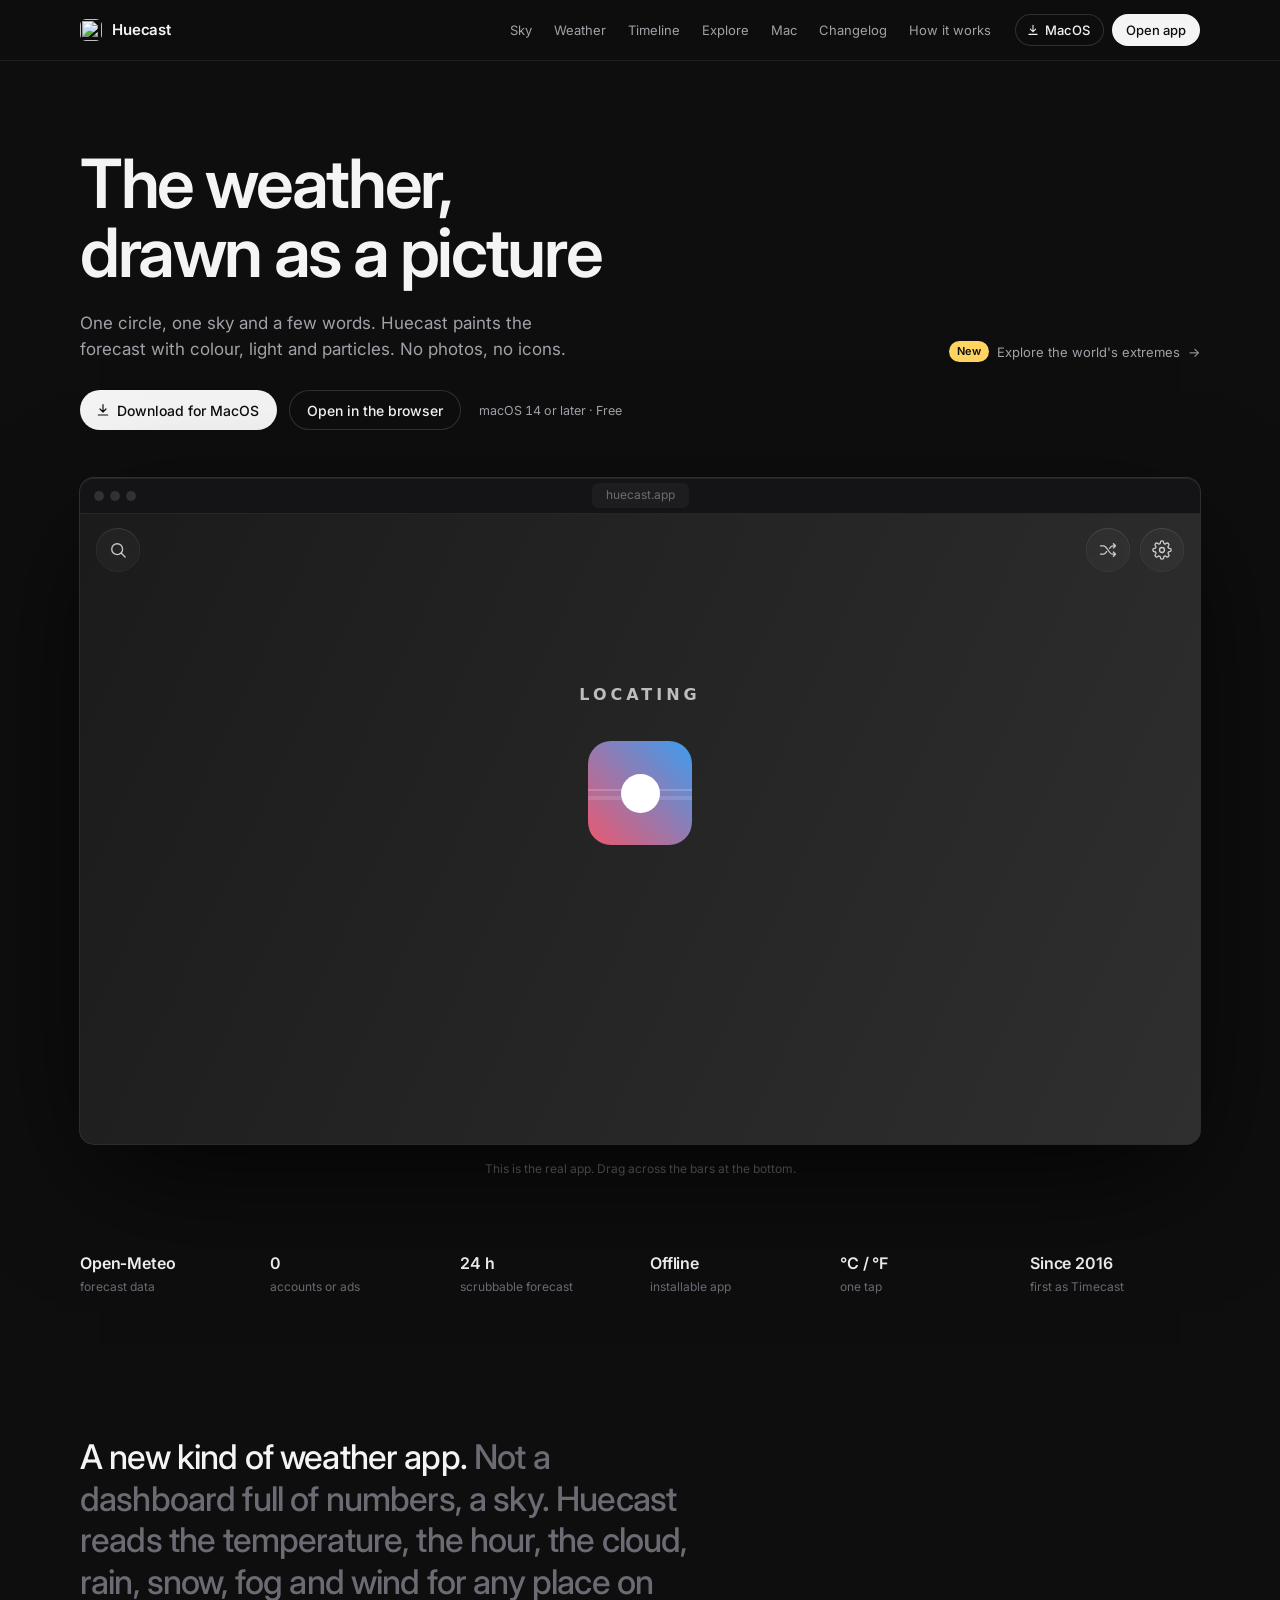
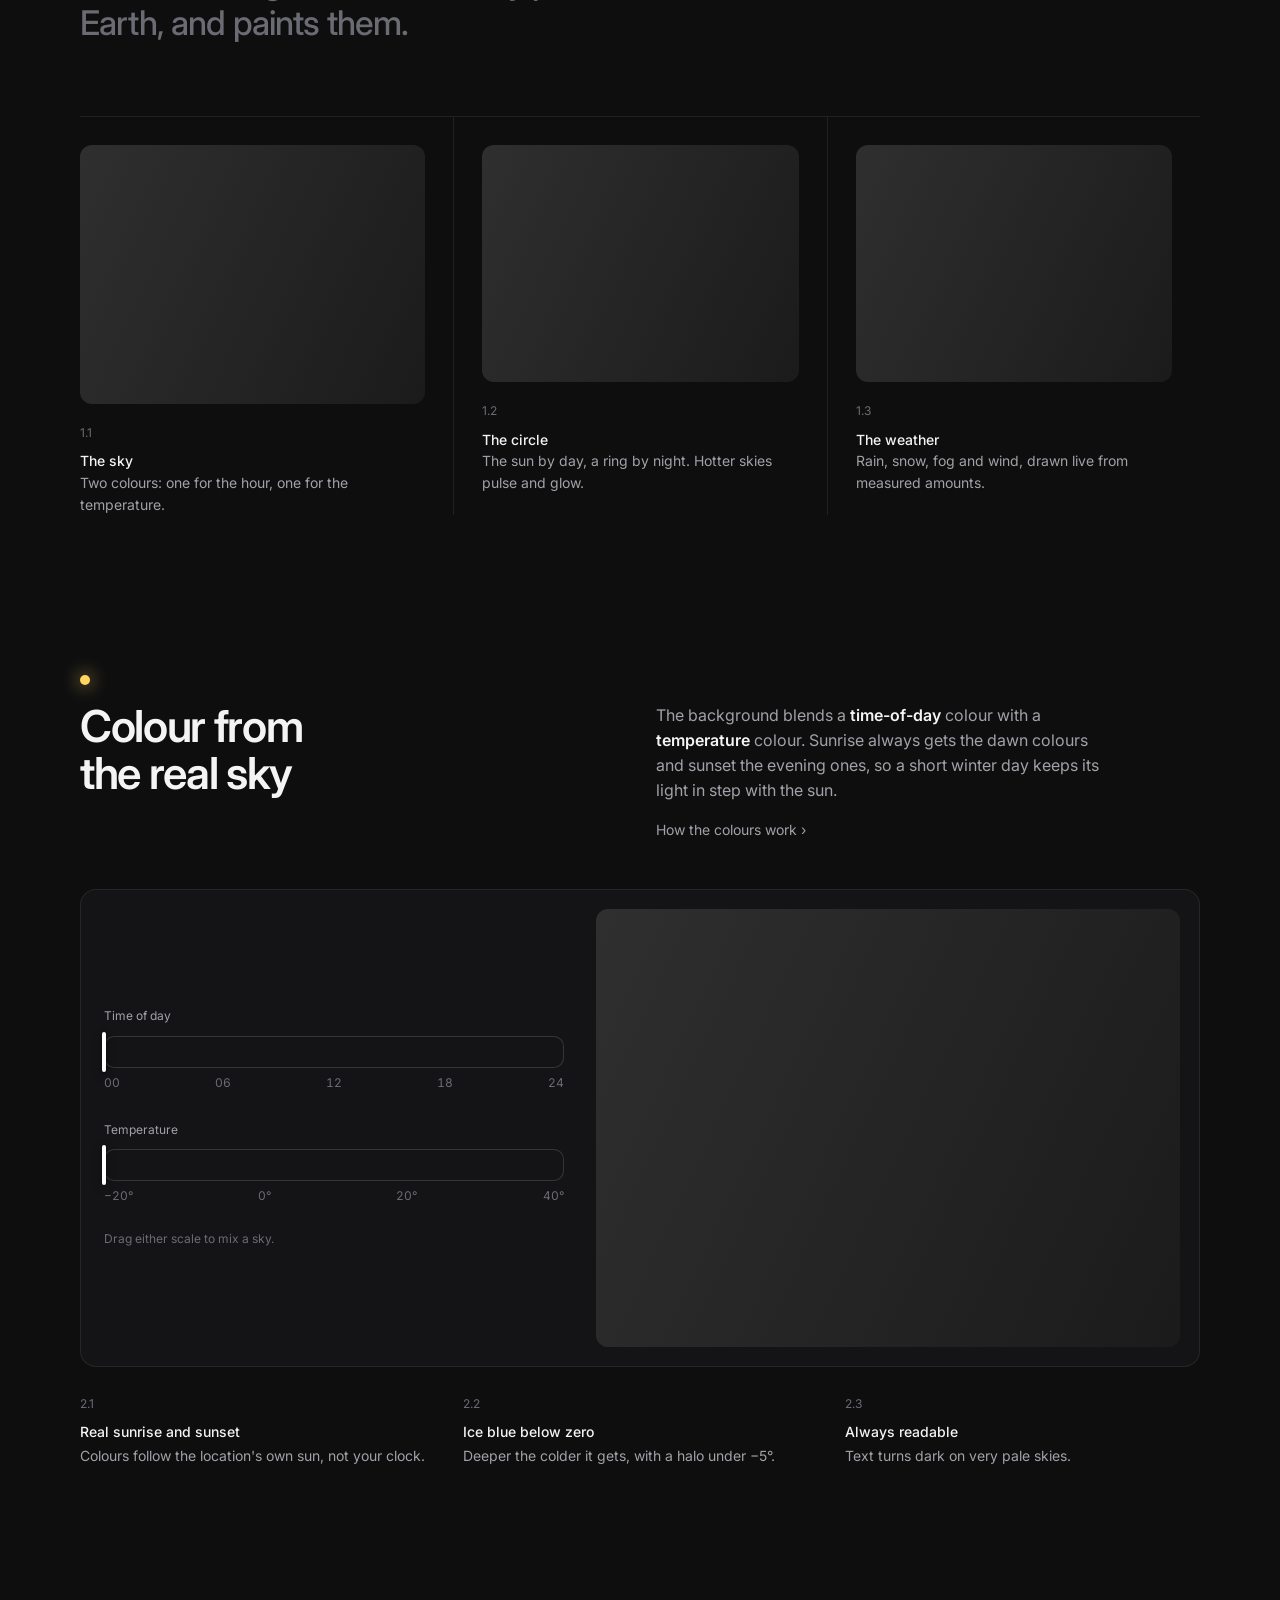
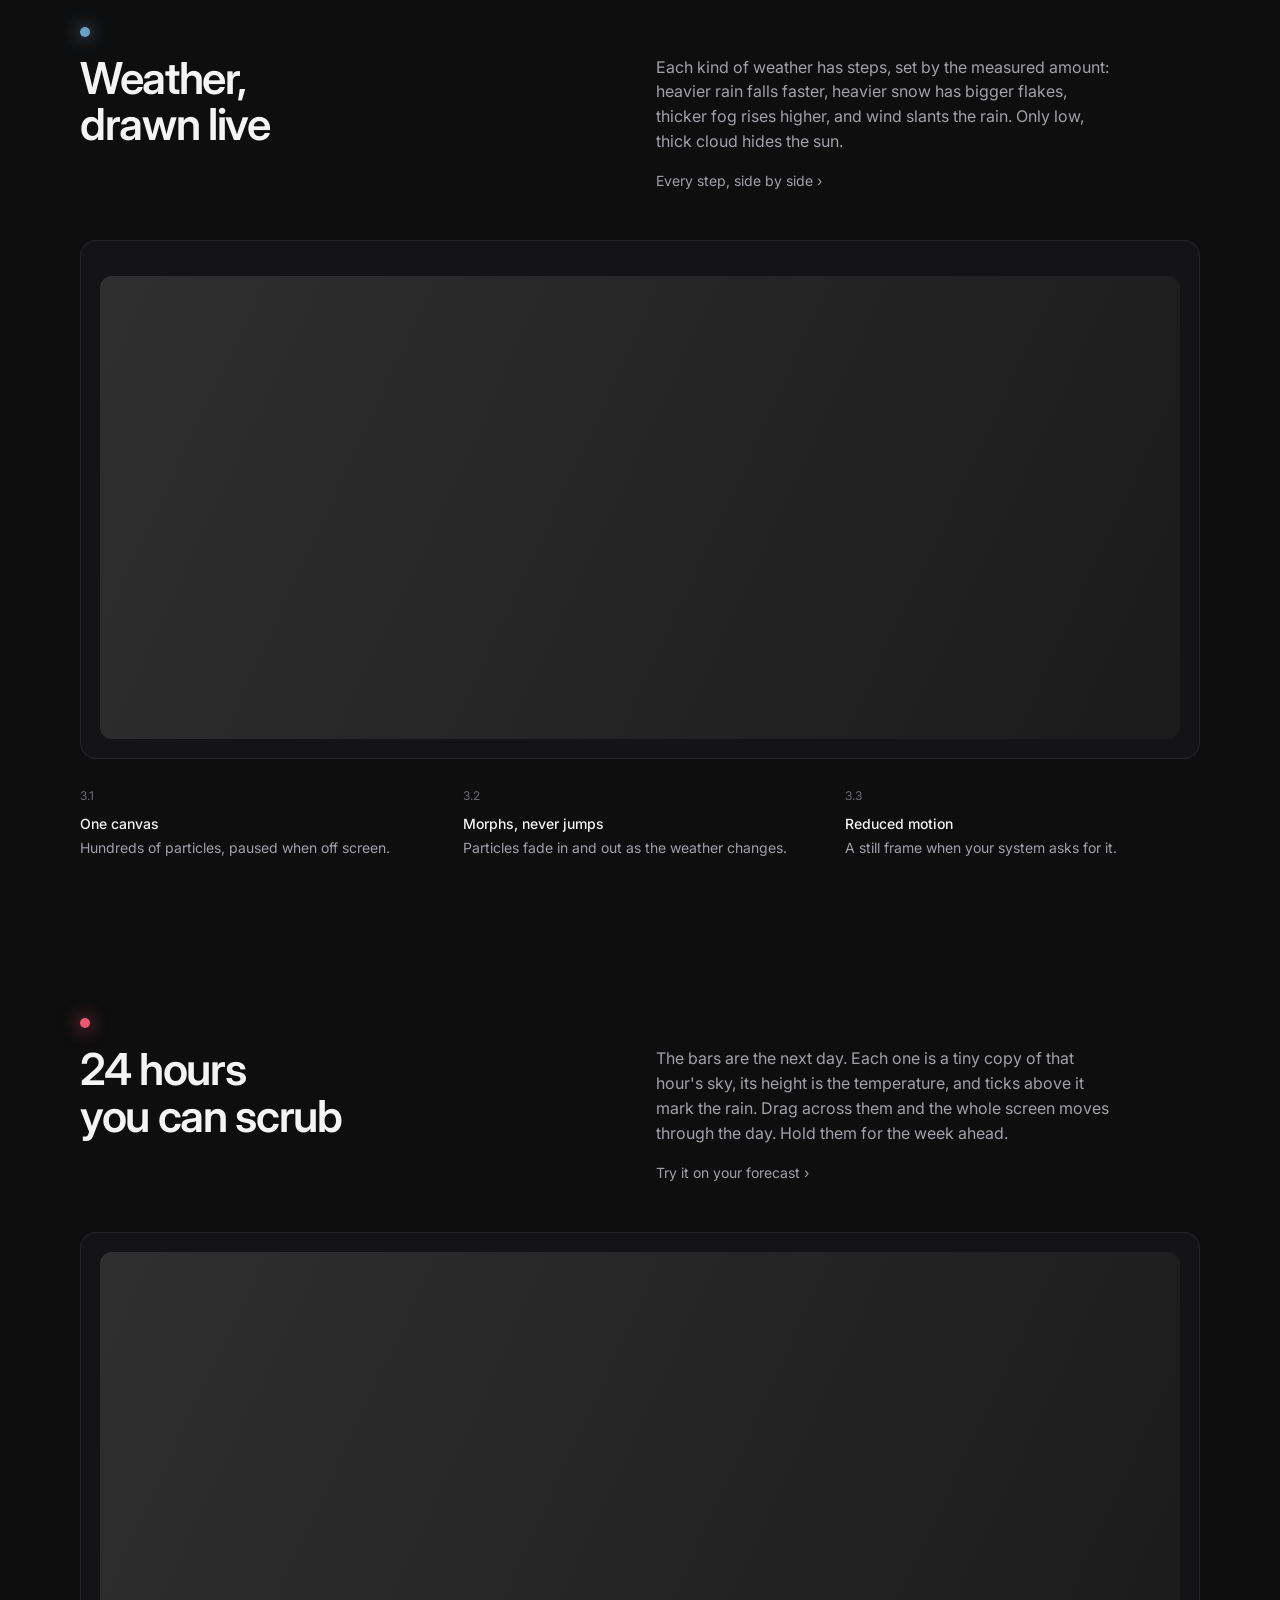
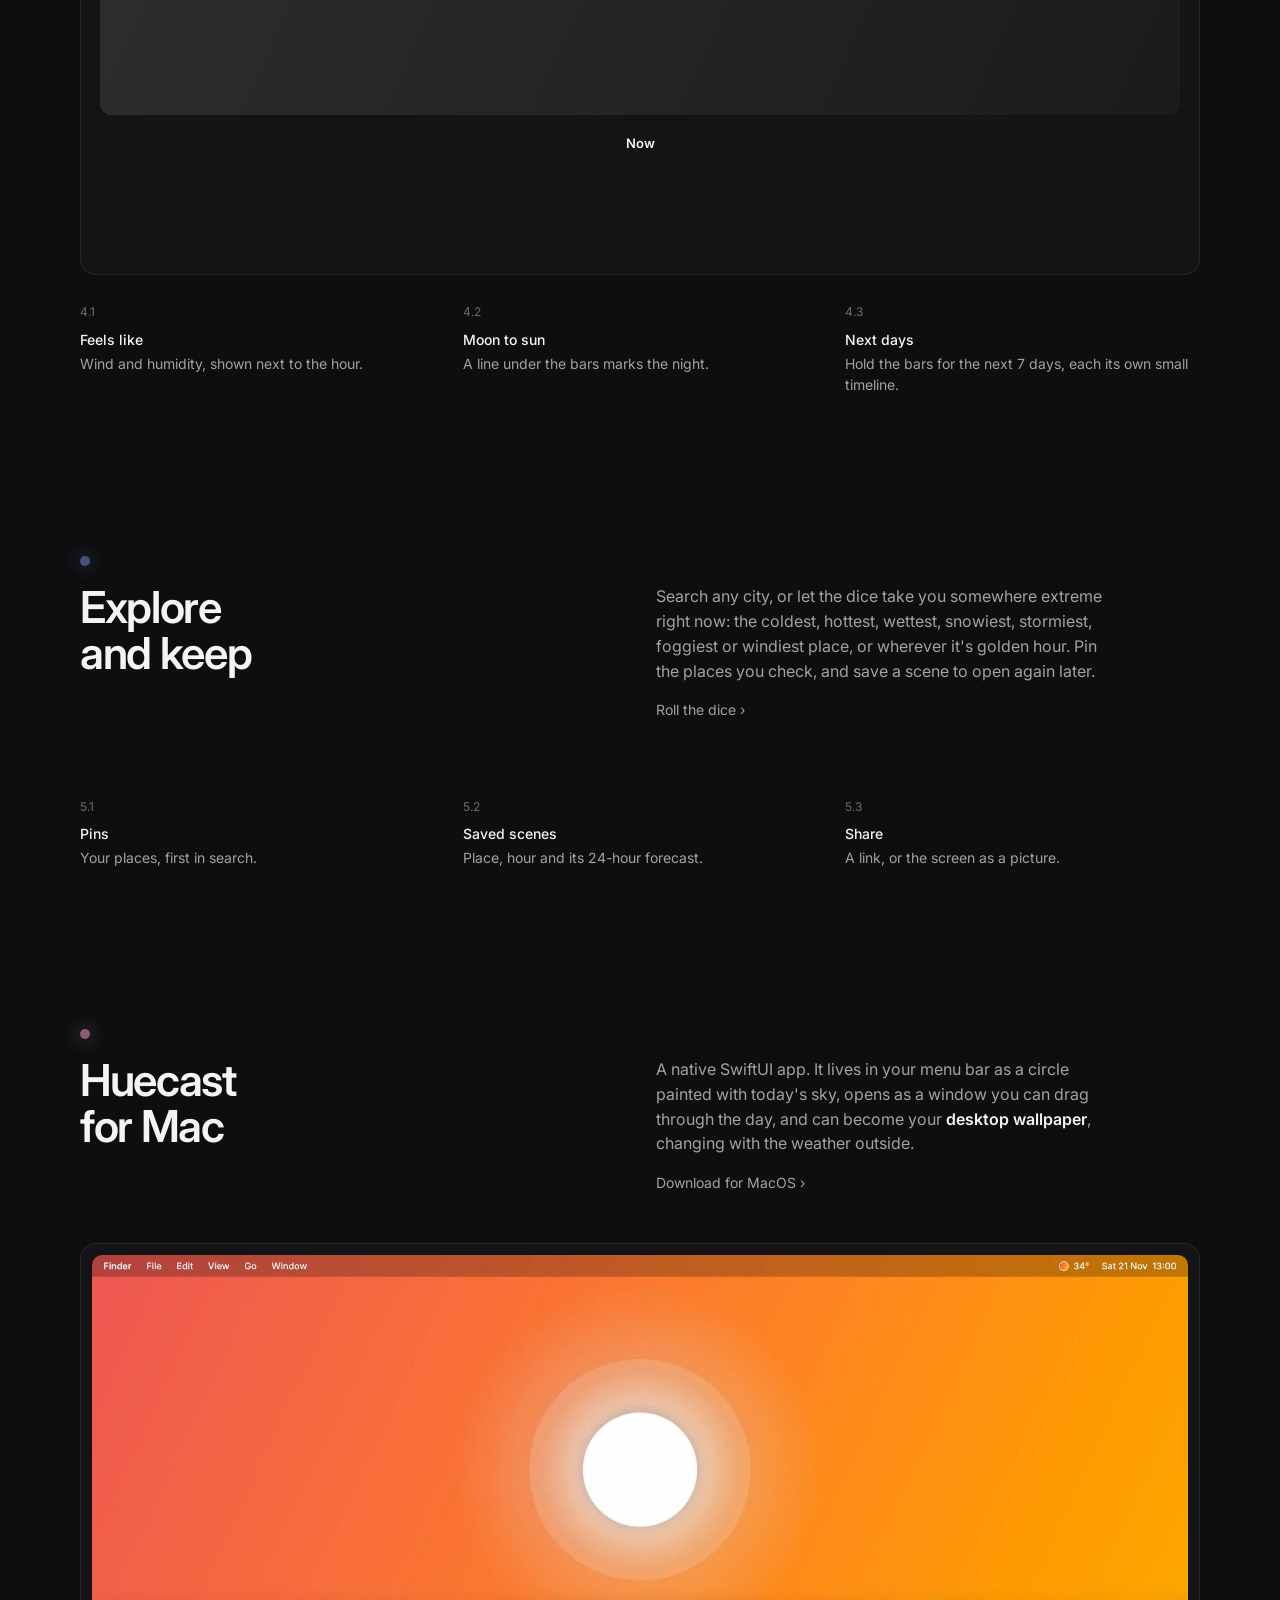
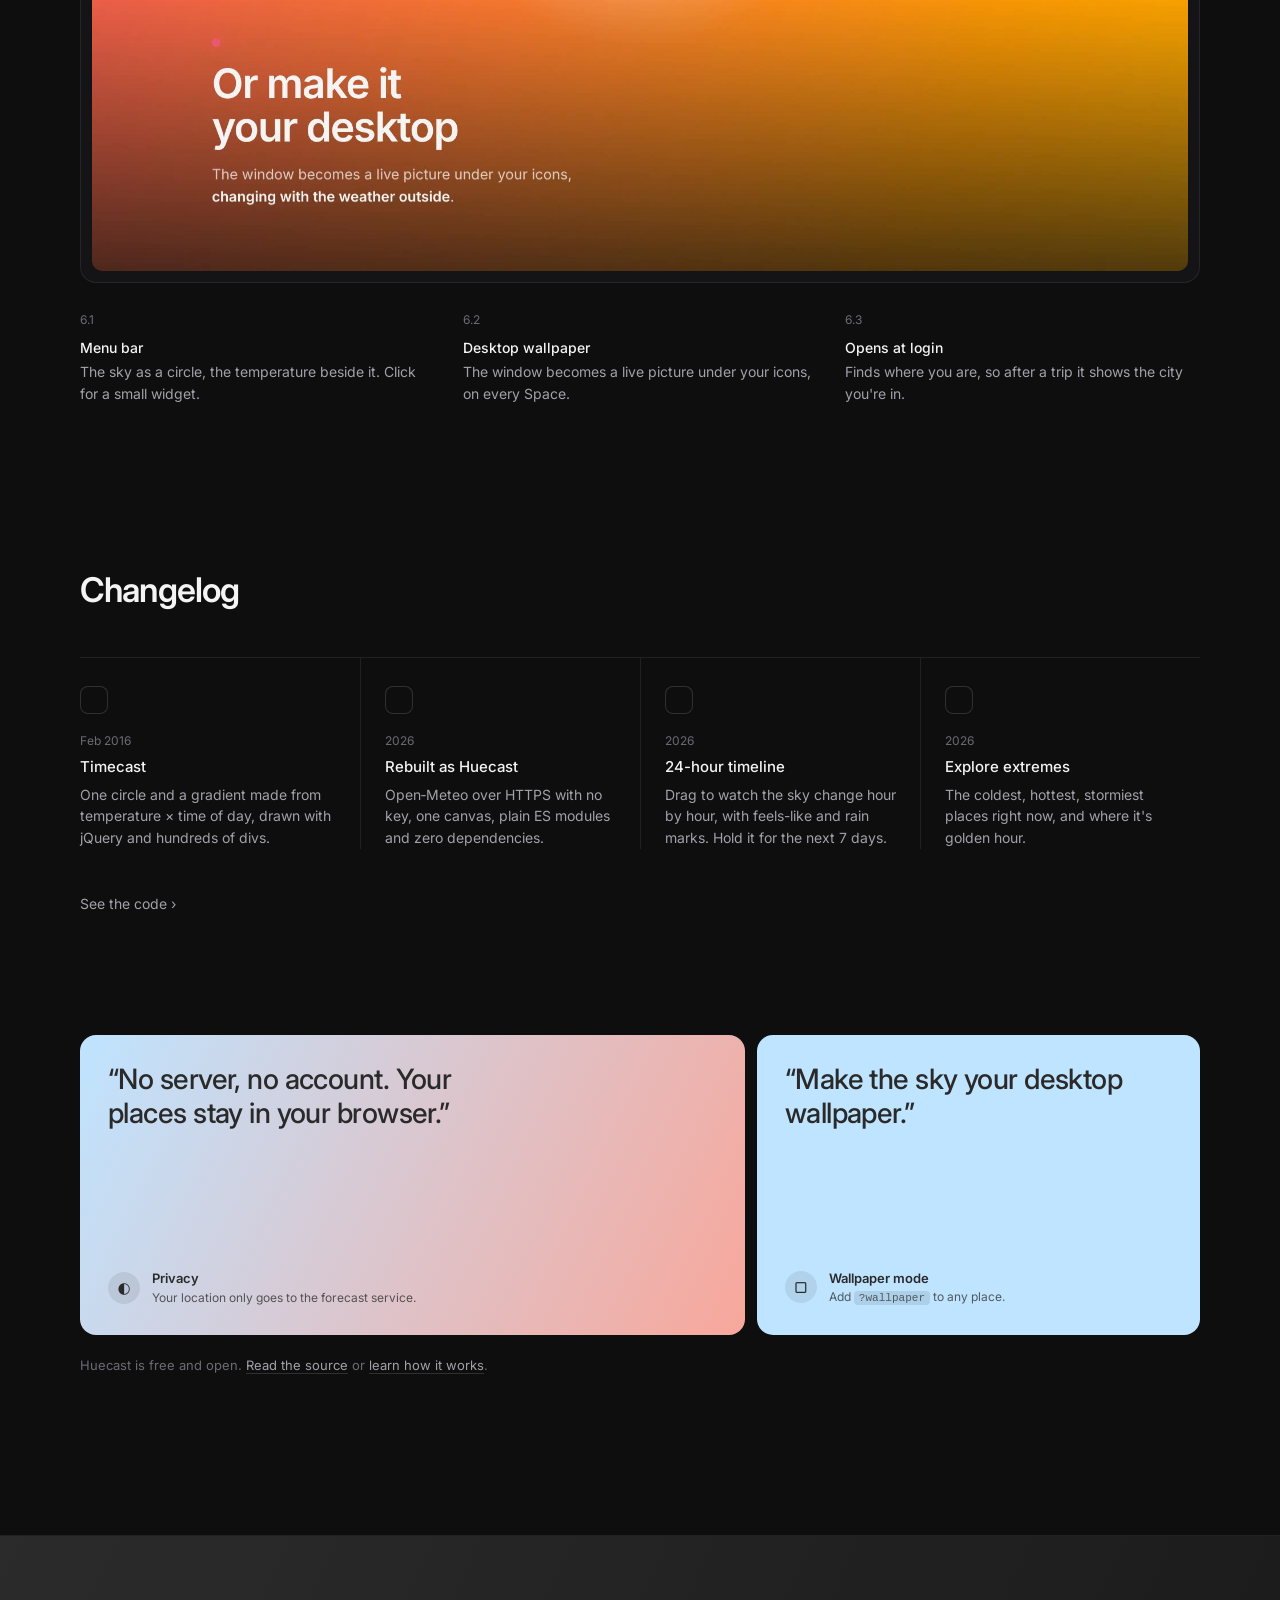
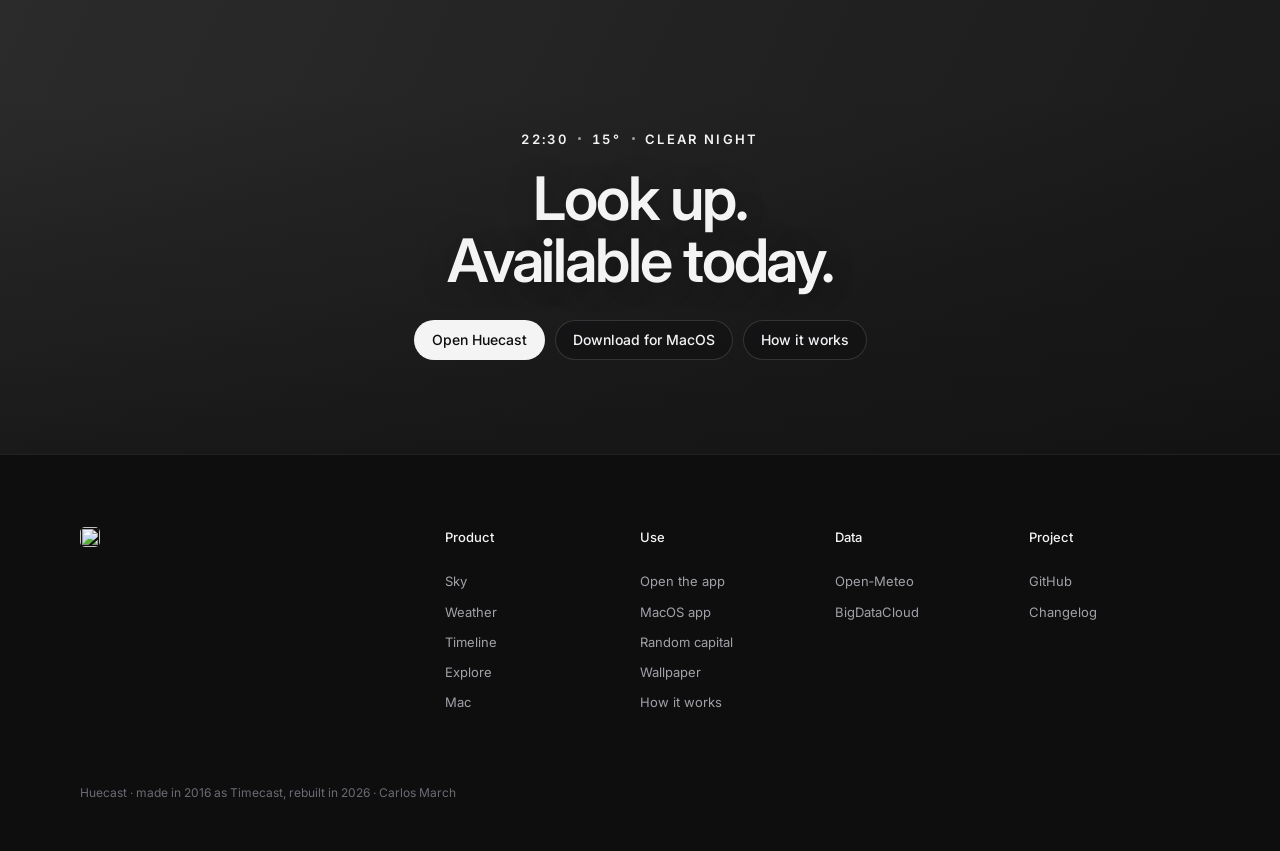
==== commit 5d277bc1: "Fill in the favicon and app icon set Co-Authored-By: Claude Opus 5.5 <noreply@anthropic.com> Claude-" ====
--- a/index.html
+++ b/index.html
@@ -31,8 +31,10 @@
   </script>
 
   <link rel="manifest" href="manifest.webmanifest">
+  <link rel="icon" href="favicon.ico" sizes="48x48">
   <link rel="icon" href="icons/icon.svg" type="image/svg+xml">
-  <link rel="apple-touch-icon" href="icons/icon-192.png">
+  <link rel="icon" href="icons/icon-32.png" type="image/png" sizes="32x32">
+  <link rel="apple-touch-icon" href="icons/apple-touch-icon.png">
 
   <link rel="preconnect" href="https://fonts.googleapis.com">
   <link rel="preconnect" href="https://fonts.gstatic.com" crossorigin>
--- a/css/tokens.css
+++ b/css/tokens.css
@@ -0,0 +1,85 @@
+/* ======================================================================
+   HUECAST COLOUR TOKENS
+   Every colour in the app is defined here once. CSS uses them through
+   var(), and the sky engine (js/palette.js) reads the palette tokens, so
+   changing a value here changes it everywhere.
+   Palette tokens must stay 6-digit hex: the sky engine blends them.
+   ====================================================================== */
+:root {
+  /* ---- Sky palette: time of day ----
+     Blue skies by day, a dusky rose sunset, navy evenings and nights.
+     Hours are sky hours: sunrise is 07:00 and sunset 20:00 (see skyHour). */
+  --time-night:     #070B1C; /* ~03:00 */
+  --time-dawn:      #46507A; /* sunrise */
+  --time-morning:   #BFE4FF; /* ~09:30 */
+  --time-noon:      #3D9CF0; /* ~13:00-17:30 */
+  --time-dusk:      #8A5A78; /* sunset */
+  --time-evening:   #1A2348; /* ~22:00 */
+
+  /* ---- Sky palette: temperature ----
+     Below 8°: ice scale, colder is deeper blue, 0° is frost.
+     From 8° up: the original 2016 colours. */
+  --temp-polar:    #16224A; /* -20° */
+  --temp-ice:      #24508C; /* -10° */
+  --temp-glacier:  #3A78AB; /*  -5° */
+  --temp-frost:    #6AA2C4; /*   0° */
+  --temp-chilly:   #4A5A6A; /*   4° */
+  --temp-cold:     #48466D; /*   8° */
+  --temp-warm:     #F8A79B; /* 12.5° */
+  --temp-hot:      #FFD460; /* 17.5° */
+  --temp-very-hot: #EB586F; /*  25° */
+  --temp-damn-hot: #EA5455; /*  35° */
+
+  /* ---- Base ---- */
+  --white: #ffffff;
+  --black: #000000;
+  --bg: #1b1b1b;          /* page, loading screen, splash */
+  --bg-raised: #2f2f2f;   /* loading gradient */
+  --veil: #333333;        /* cloud veil over the sky */
+  --ink-light: #ffffff;
+  --ink-dark: #2a2a2a;    /* text on very pale skies */
+
+  /* ---- Sun, moon, particles ---- */
+  --sun: var(--white);
+  --sun-veiled: rgba(255, 255, 255, 0.78);
+  --sun-glow-inner: rgba(255, 255, 255, 0.65);
+  --sun-glow-outer: rgba(255, 255, 255, 0.22);
+  --sun-glow-end: rgba(255, 255, 255, 0);
+  --sun-edge: rgba(0, 0, 0, 0.05);          /* outline on pale skies */
+  --moon-fill: rgba(255, 255, 255, 0.2);
+  /* ice halo ring (below -5°): warm inner edge, white, cool outer edge */
+  --halo-warm: rgba(255, 214, 196, 0.24);
+  --halo-white: rgba(255, 255, 255, 0.34);
+  --halo-cool: rgba(196, 220, 255, 0.2);
+  --particle: var(--white);                 /* rain, snow, clouds, fog */
+
+  /* ---- Text (light skies switch these, see style.css) ---- */
+  --ink: var(--ink-light);
+  --ink-soft: rgba(255, 255, 255, 0.7);
+  --ink-faint: rgba(255, 255, 255, 0.28);
+  --ink-dark-soft: rgba(42, 42, 42, 0.72);
+  --ink-dark-faint: rgba(42, 42, 42, 0.25);
+  --shadow-text: rgba(0, 0, 0, 0.18);
+
+  /* ---- Glass: inputs, buttons, rows on the blurred overlay ---- */
+  --glass: rgba(255, 255, 255, 0.12);
+  --glass-hover: rgba(255, 255, 255, 0.17);
+  --glass-row: rgba(255, 255, 255, 0.08);
+  --glass-stroke: rgba(255, 255, 255, 0.16);
+  --glass-stroke-strong: rgba(255, 255, 255, 0.45);
+  --tool-glass: rgba(255, 255, 255, 0.03);        /* faint pane behind the toolbar icons */
+  --tool-glass-stroke: rgba(255, 255, 255, 0.08); /* hairline rim */
+  --glass-sheen: rgba(255, 255, 255, 0.08);       /* light top edge */
+  --on-glass: var(--white);
+  --on-glass-soft: rgba(255, 255, 255, 0.55);
+  --on-glass-placeholder: rgba(255, 255, 255, 0.45);
+
+  /* ---- Timeline bars ---- */
+  --bar-stroke: rgba(255, 255, 255, 0.22);
+  --bar-stroke-selected: rgba(255, 255, 255, 0.4);
+
+  /* ---- Overlays ---- */
+  --scrim: rgba(20, 20, 20, 0.55);   /* behind search */
+  --toast: rgba(0, 0, 0, 0.45);
+  --backdrop: rgba(0, 0, 0, 0.3);   /* behind the bottom sheet */
+}
